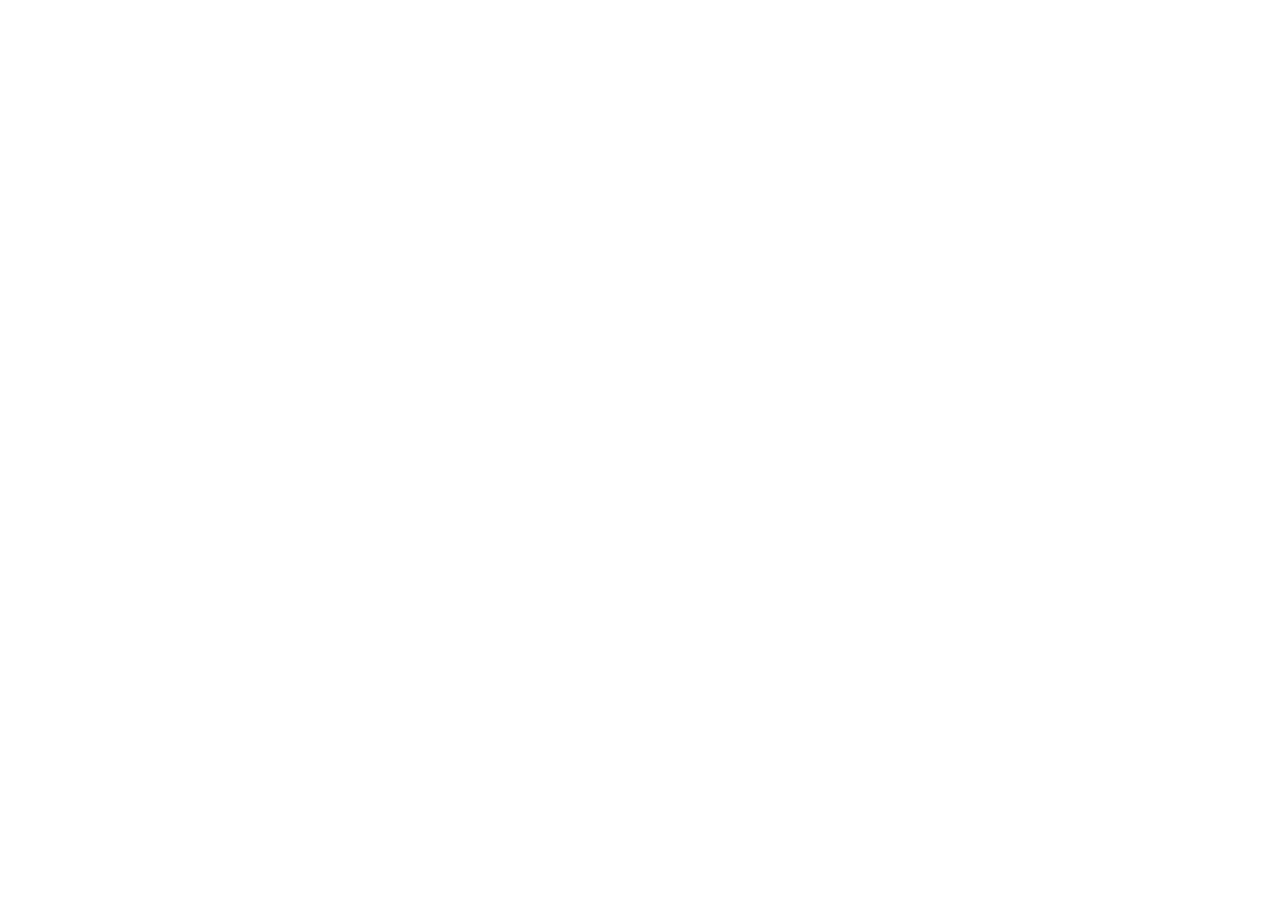
==== index.html @ fcd2b07a "Init création du dépôt, arborescence des fichiers et structure HTML de base" ====
<!DOCTYPE html>
<html lang="fr">
<head>
 <meta charset="UTF-8">
 <meta name="viewport" content="width=device-width, initial-scale=1.0">
 <title>AfriTalent — Accueil</title>
 <!-- Bootstrap 5 via CDN : feuille de style -->
 <link
href="https://cdn.jsdelivr.net/npm/bootstrap@5.3.0/dist/css/bootstrap.min.css"
rel="stylesheet">
 <!-- Votre feuille de style personnelle -->
 <link rel="stylesheet" href="css/style.css">
</head>
<body>
 <!-- Le contenu de la page sera ajoute ici -->
 <!-- Bootstrap 5 via CDN : script JavaScript -->
 <script
src="https://cdn.jsdelivr.net/npm/bootstrap@5.3.0/dist/js/bootstrap.bundle.min.js"
></script>
 <!-- Votre script JavaScript -->
 <script src="js/main.js"></script>
 </body>
</html>
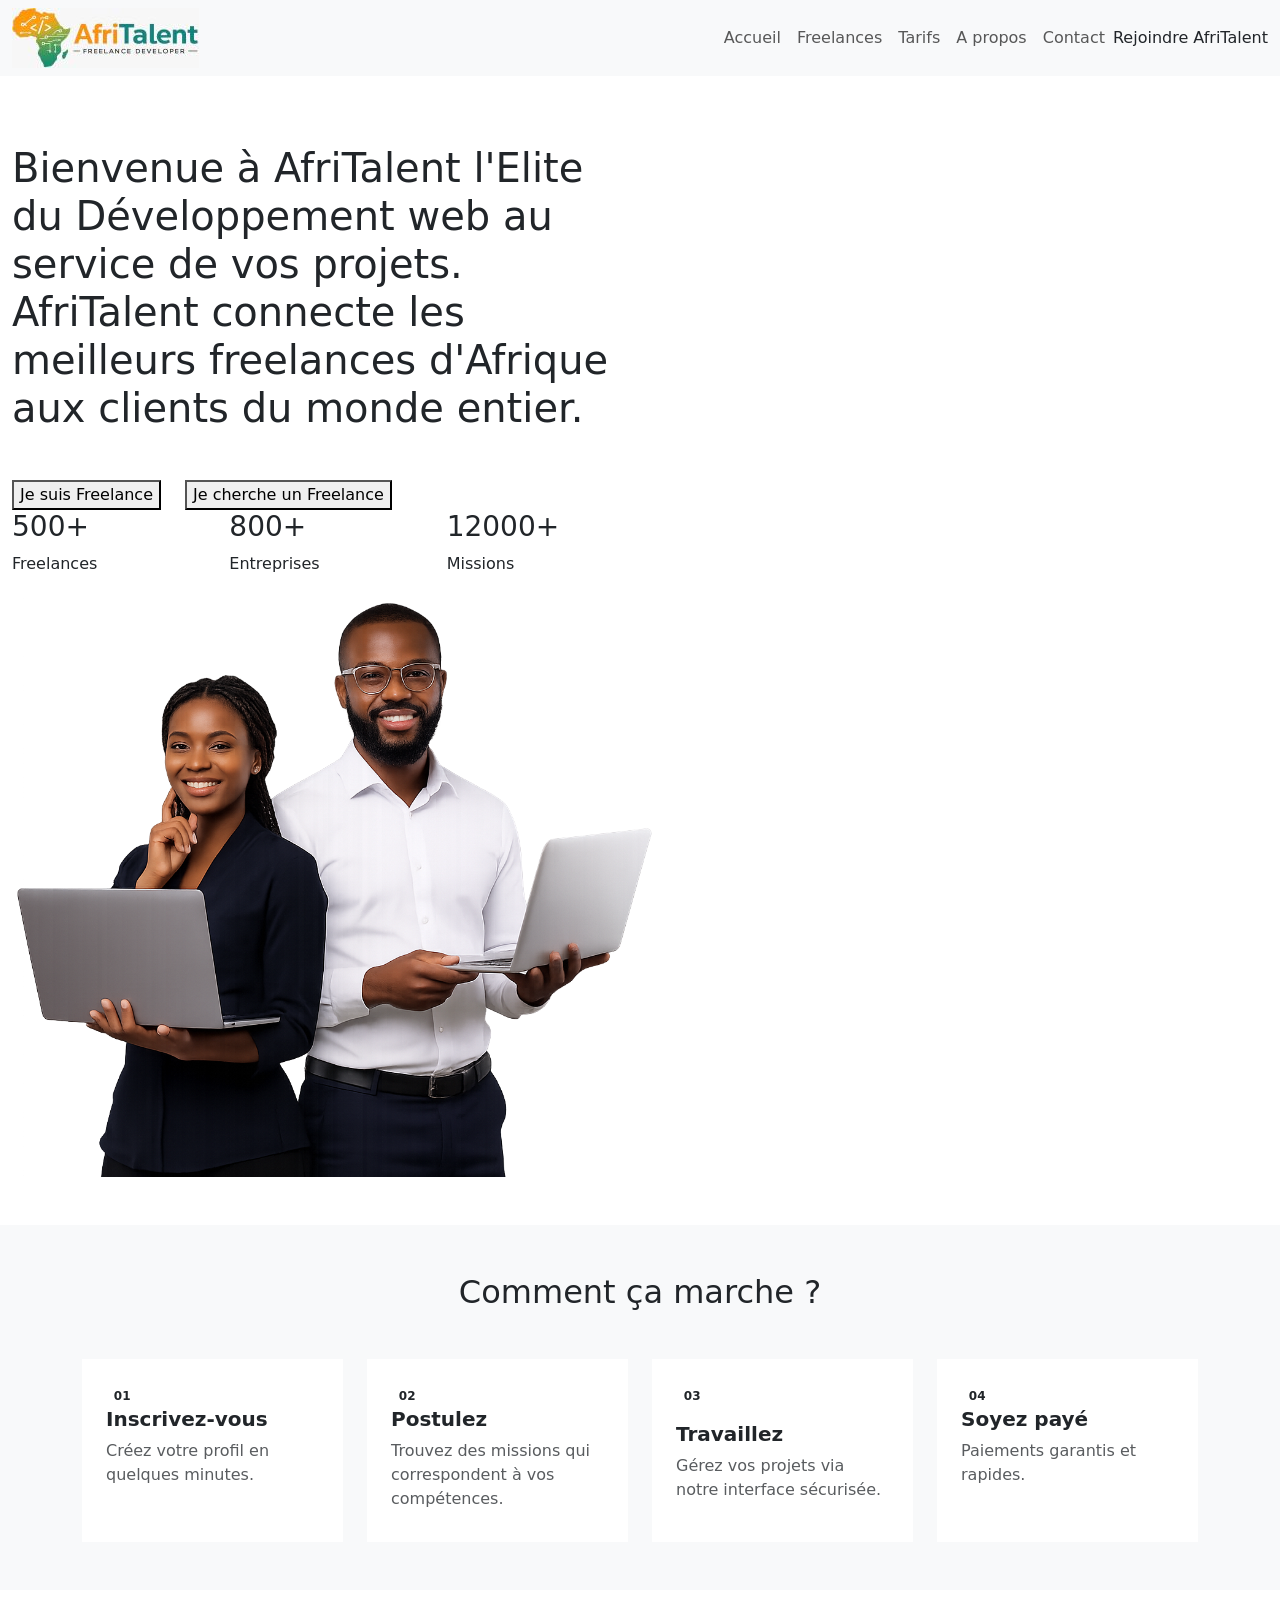
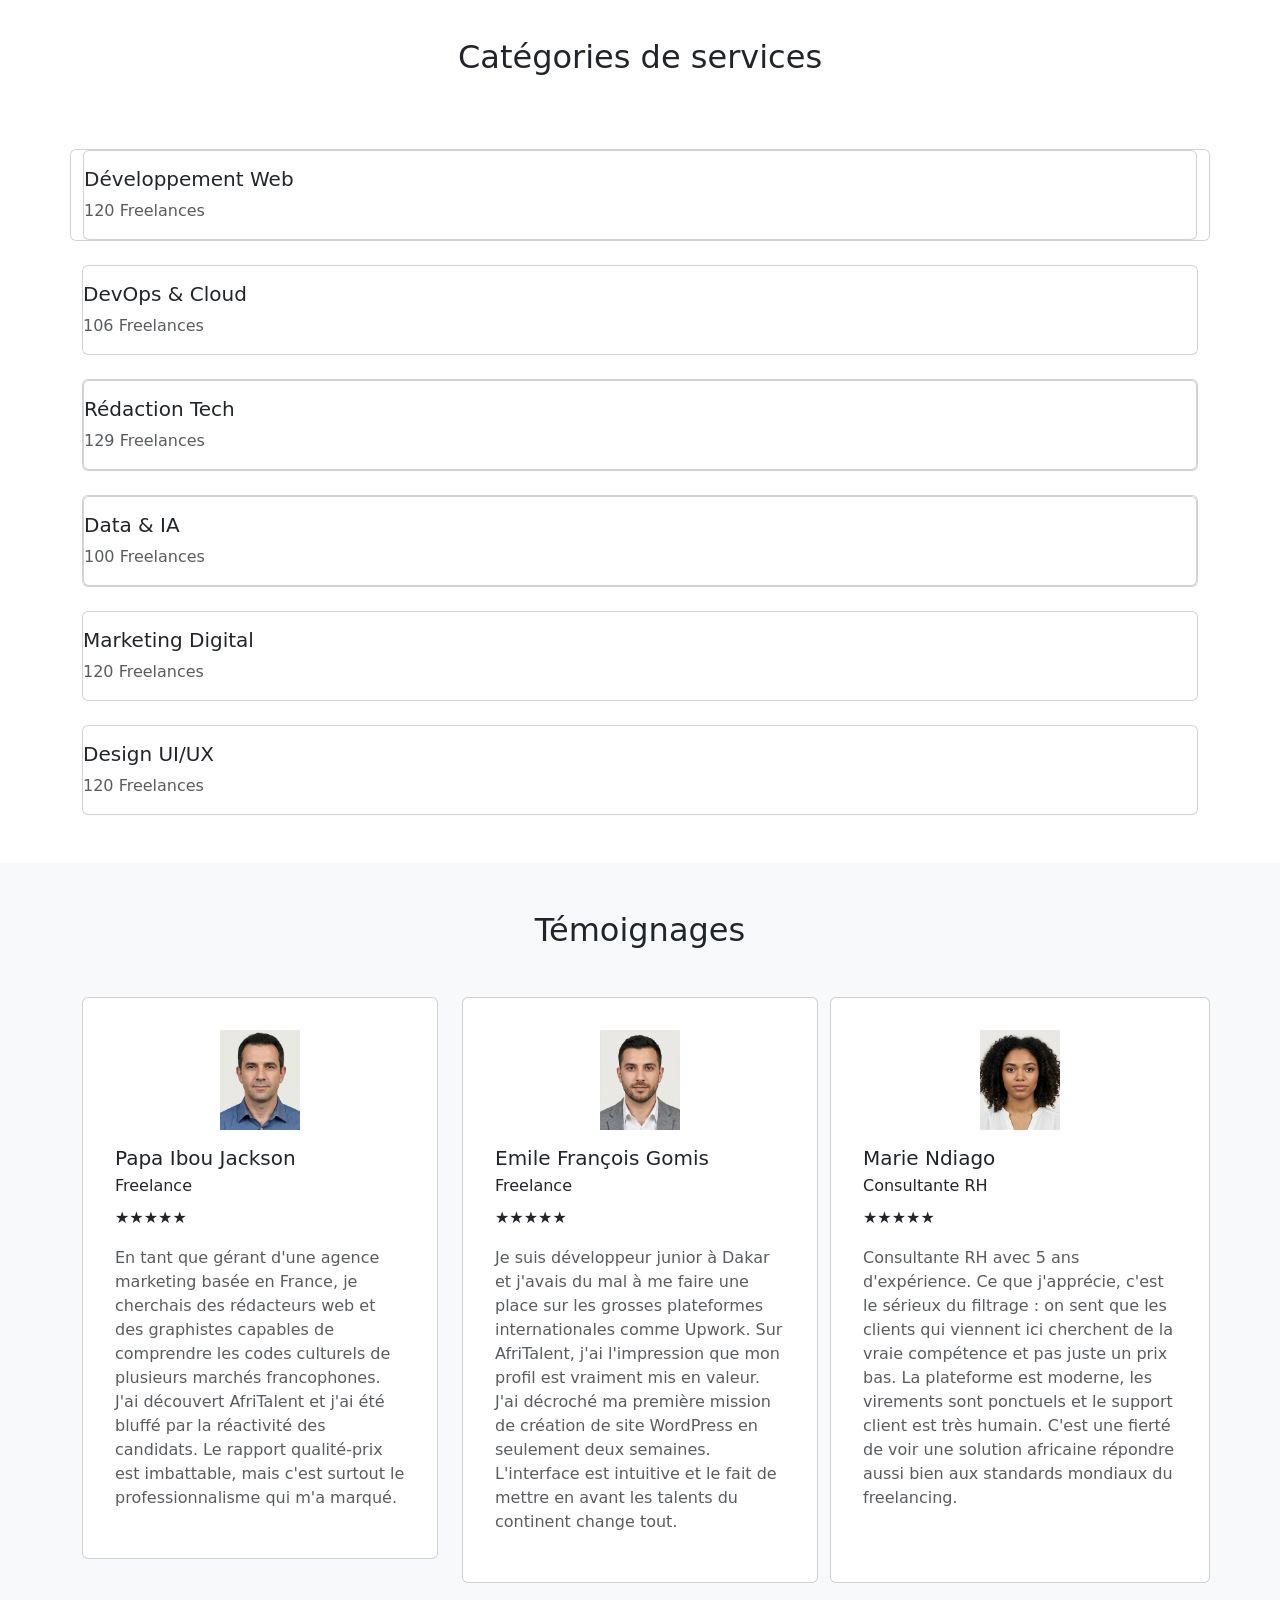
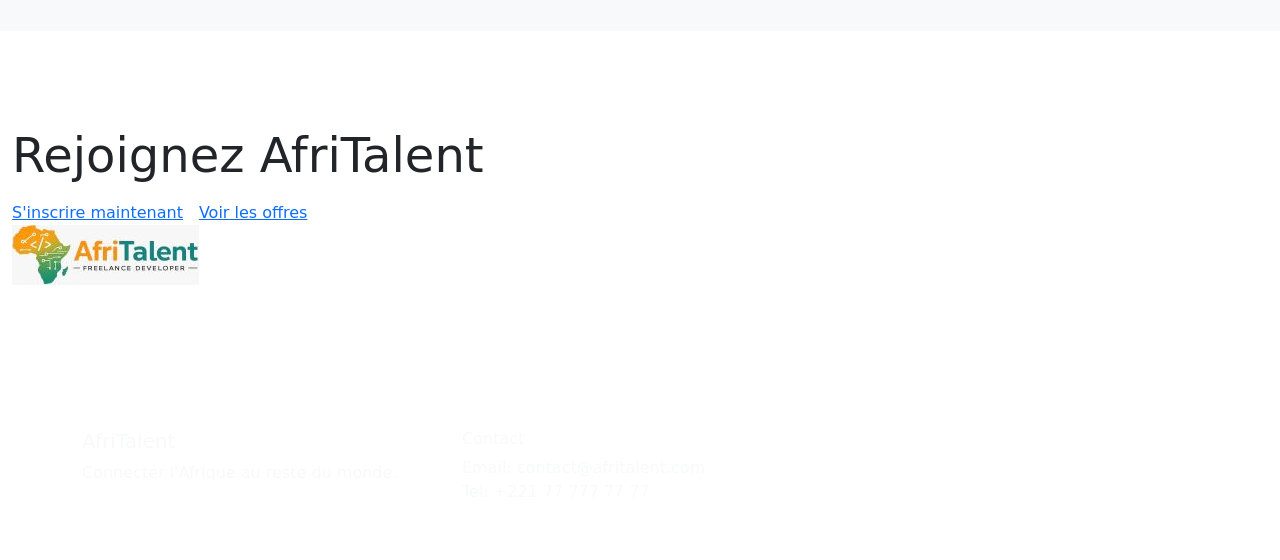
==== commit 5f37400f: "HTML : structure complète des 5 pages avec section et contenu texte" ====
--- a/index.html
+++ b/index.html
@@ -1,23 +1,276 @@
 <!DOCTYPE html>
-<html lang="fr">
+<html lang="en">
+
 <head>
- <meta charset="UTF-8">
- <meta name="viewport" content="width=device-width, initial-scale=1.0">
- <title>AfriTalent — Accueil</title>
- <!-- Bootstrap 5 via CDN : feuille de style -->
- <link
-href="https://cdn.jsdelivr.net/npm/bootstrap@5.3.0/dist/css/bootstrap.min.css"
-rel="stylesheet">
- <!-- Votre feuille de style personnelle -->
- <link rel="stylesheet" href="css/style.css">
+   <meta charset="UTF-8">
+   <meta name="viewport" content="width=device-width, initial-scale=1.0">
+   <title>Document</title>
+   <link href="https://cdn.jsdelivr.net/npm/bootstrap@5.3.0/dist/css/bootstrap.min.css" rel="stylesheet">
+   <link rel="stylesheet" href="Css/style.css">
 </head>
+
 <body>
- <!-- Le contenu de la page sera ajoute ici -->
- <!-- Bootstrap 5 via CDN : script JavaScript -->
- <script
-src="https://cdn.jsdelivr.net/npm/bootstrap@5.3.0/dist/js/bootstrap.bundle.min.js"
-></script>
- <!-- Votre script JavaScript -->
- <script src="js/main.js"></script>
- </body>
+   <header>
+      <nav class="navbar navbar-expand-lg bg-light fixed-top">
+         <div class="container-fluid">
+            <img src="Images/logoAFT.jpg" alt="">
+            <!-- La class collapse navbar-collapse permet de faciliter le regroupage des liens de navigation sur des ecrans plus petit en menu amburgur comme les telephones -->
+            <div class="collapse navbar-collapse">
+               <ul class="navbar-nav ms-auto">
+                  <li><a class="nav-link " href="index.html">Accueil</a></li>
+                  <li><a class="nav-link" href="freelances.html">Freelances</a></li>
+                  <li><a class="nav-link" href="tarifs.html">Tarifs</a></li>
+                  <li><a class="nav-link" href="about.html">A propos</a></li>
+                  <li><a class="nav-link" href="contact.html">Contact</a></li>
+                  
+               </ul>
+               <a href="" class="nav-link">Rejoindre AfriTalent</a>
+            </div>
+         </div>
+      </nav>
+   </header>
+
+   <main>
+      <section class="py-5 mt-5">
+         <div class="container-fluid">
+            <div>
+               <div class="col-md-6">
+                  <h1 class="display-7  mt-5">
+                     Bienvenue à AfriTalent l'Elite du Développement web au service de
+                     vos projets.
+                     AfriTalent connecte les meilleurs freelances d'Afrique aux
+                     clients du monde entier.
+                  </h1>
+
+                  <div class="d-flex gap-4 mt-5">
+                     <button>Je suis Freelance</button>
+                     <button>Je cherche un Freelance</button>
+                  </div>
+                  <!-- La classe text-md-start permet d'aligner les textes à gauche dans un ecran moyen -->
+                  <div class="row ">
+                     <div class="col">
+                        <h3>500+</h3>
+                        <p>Freelances</p>
+                     </div>
+                     <div class="col">
+                        <h3>800+</h3>
+                        <p>Entreprises</p>
+                     </div>
+                     <div class="col">
+                        <h3>12000+</h3>
+                        <p>Missions</p>
+                     </div>
+                  </div>
+               </div>
+               <div class="col-md-6 text-center">
+                  <img src="Images/photoAcceuil.png" width="650px" height="585px" alt="">
+               </div>
+            </div>
+         </div>
+      </section>
+
+      <section class="py-5 bg-light">
+         <div class="container">
+            <h2 class="text-center mb-5">Comment ça marche ?</h2>
+
+            <div class="row ">
+               <div class="col">
+                  <div class="h-100 p-4 bg-white ">
+                     <span class="badge text-dark">01</span>
+                     <h3 class="h5 fw-bold">Inscrivez-vous</h3>
+                     <p class="text-muted mb-0">Créez votre profil en quelques minutes.</p>
+                  </div>
+               </div>
+
+
+               <div class="col">
+                  <div class="h-100 p-4 bg-white ">
+                     <span class="badge text-dark "> 02</span>
+                     <h3 class="h5 fw-bold">Postulez</h3>
+                     <p class="text-muted mb-0">Trouvez des missions qui correspondent à vos compétences.</p>
+                  </div>
+               </div>
+
+
+               <div class="col">
+                  <div class="h-100 p-4 bg-white ">
+                     <span class="badge text-dark mb-3 ">03</span>
+                     <h3 class="h5 fw-bold">Travaillez</h3>
+                     <p class="text-muted ">Gérez vos projets via notre interface sécurisée.</p>
+                  </div>
+               </div>
+
+
+               <div class="col">
+                  <div class="h-100 p-4 bg-white ">
+                     <span class="badge  text-dark">04</span>
+                     <h3 class="h5 fw-bold">Soyez payé</h3>
+                     <p class="text-muted mb-0">Paiements garantis et rapides.</p>
+                  </div>
+               </div>
+            </div>
+         </div>
+      </section>
+
+      <section class="py-5 ">
+         <div class="container">
+            <h2 class=" text-center mb-5">Catégories de services</h2>
+            <div class="row ">
+               <div class="card mt-4 ">
+                  <div class="card">
+                     <h5 class=" mt-3">Développement Web</h5>
+                     <p class="text-muted ">120 Freelances</p>
+                  </div>
+               </div>
+            </div>
+
+            <div class="col">
+               <div class=" mt-4">
+                  <div class="card">
+                     <h5 class="mt-3">DevOps & Cloud</h5>
+                     <p class="text-muted ">106 Freelances</p>
+                  </div>
+               </div>
+            </div>
+            <div class="col">
+               <div class="card mt-4 ">
+                  <div class="card">
+                     <h5 class=" mt-3">Rédaction Tech</h5>
+                     <p class="text-muted ">129 Freelances</p>
+                  </div>
+               </div>
+            </div>
+            <div class="col">
+               <div class="card mt-4 ">
+
+                  <div class="card">
+
+                     <h5 class=" mt-3"> Data & IA</h5>
+                     <p class="text-muted ">100 Freelances</p>
+                  </div>
+               </div>
+            </div>
+            <div class="col">
+               <div class=" mt-4 ">
+
+                  <div class="card">
+                     <h5 class="mt-3">Marketing Digital</h5>
+                     <p class="text-muted ">120 Freelances</p>
+                  </div>
+               </div>
+            </div>
+            <div class="col">
+               <div class=" mt-4">
+
+                  <div class="card">
+                     <h5 class="card-title mt-3"> Design UI/UX</h5>
+                     <p class="text-muted ">120 Freelances</p>
+                  </div>
+               </div>
+            </div>
+      </section>
+
+      <section class="py-5 bg-light">
+         <div class="container">
+            <h2 class="text-center mb-5 ">Témoignages</h2>
+            <div class="row row-cols-md-3 g-4">
+               <div>
+                  <div class="card p-3">
+                     <div class="d-flex justify-content-center mt-3">
+                        <img src="Images/Avis1.jpeg" alt="" style="width: 80px; height: 100px;">
+                     </div>
+                     <div class="card-body">
+                        <h5 class="mb-1">Papa Ibou Jackson</h5>
+                        <p class=" mb-2">Freelance</p>
+                        <div class="mb-3">
+                           <span>★</span><span>★</span><span>★</span><span>★</span><span>★</span>
+                        </div>
+                        <p class="text-muted">En tant que gérant d'une agence marketing basée en France, je cherchais
+                           des rédacteurs web et des graphistes capables de comprendre les codes culturels de plusieurs
+                           marchés francophones. J'ai découvert AfriTalent et j'ai été bluffé par la réactivité des
+                           candidats. Le rapport qualité-prix est imbattable, mais c'est surtout le professionnalisme
+                           qui m'a marqué.</p>
+                     </div>
+                  </div>
+               </div>
+               <div>
+                  <div class="card p-3">
+                     <div class="d-flex justify-content-center mt-3">
+                        <img src="Images/Avis2.jpeg" alt="" style="width: 80px; height: 100px;">
+                     </div>
+                     <div class="card-body">
+                        <h5 class=" mb-1">Emile François Gomis</h5>
+                        <p class=" mb-2">Freelance</p>
+                        <div class=" mb-3">
+                           <span>★</span><span>★</span><span>★</span><span>★</span><span>★</span>
+                        </div>
+                        <p class=" text-muted ">Je suis développeur junior à Dakar et j'avais du mal à me faire une
+                           place sur les grosses plateformes internationales comme Upwork. Sur AfriTalent, j'ai
+                           l'impression que mon profil est vraiment mis en valeur. J'ai décroché ma première mission de
+                           création de site WordPress en seulement deux semaines. L'interface est intuitive et le fait
+                           de mettre en avant les talents du continent change tout.</p>
+                     </div>
+                  </div>
+               </div>
+
+               <div class="card p-3">
+                  <div class="d-flex justify-content-center mt-3">
+                     <img src="Images/Avis3.jpeg" alt="" style="width: 80px; height: 100px;">
+                  </div>
+                  <div class="card-body">
+                     <h5 class=" mb-1">Marie Ndiago</h5>
+                     <p class=" mb-2">Consultante RH</p>
+                     <div class="mb-3">
+                        <span>★</span><span>★</span><span>★</span><span>★</span><span>★</span>
+                     </div>
+                     <p class=" text-muted">Consultante RH avec 5 ans d'expérience. Ce que j'apprécie, c'est le
+                        sérieux du filtrage : on sent que les clients qui viennent ici cherchent de la vraie
+                        compétence et pas juste un prix bas. La plateforme est moderne, les virements sont ponctuels
+                        et le support client est très humain. C'est une fierté de voir une solution africaine
+                        répondre aussi bien aux standards mondiaux du freelancing.</p>
+                  </div>
+               </div>
+            </div>
+         </div>
+      </section>
+   </main>
+
+   <section class="py-5">
+      <div class="container-fluid bg-white text-dark py-5">
+         <div class="row align-items-center">
+            <div class="col-lg-6">
+               <h2 class="display-5 mb-3">
+                  Rejoignez AfriTalent
+               </h2>
+
+               <div class="d-flex gap-3">
+                  <a href="#">S'inscrire maintenant</a>
+                  <a href="tarifs.html" >Voir les offres </a>
+               </div>
+            </div>
+            <div>
+               <img src="Images/logoAFT.jpg" alt="">
+            </div>
+         </div>
+      </div>
+   </section>
+
+   <footer class="text-light pt-5 pb-3">
+      <div class="container">
+         <div class="row">
+            <div class="col-md-4 mb-4">
+               <h5>AfriTalent</h5>
+               <p>Connecter l'Afrique au reste du monde.</p>
+            </div>
+            <div class="col-md-4 mb-4">
+               <h6>Contact</h6>
+               <p>Email: contact@afritalent.com<br>Tel: +221 77 777 77 77</p>
+            </div>
+         </div>
+      </div>
+   </footer>
+   <script src="https://cdn.jsdelivr.net/npm/bootstrap@5.3.0/dist/js/bootstrap.bundle.min.js"></script>
+   <script src="Js/main.js"></script>
+</body>
+
 </html>
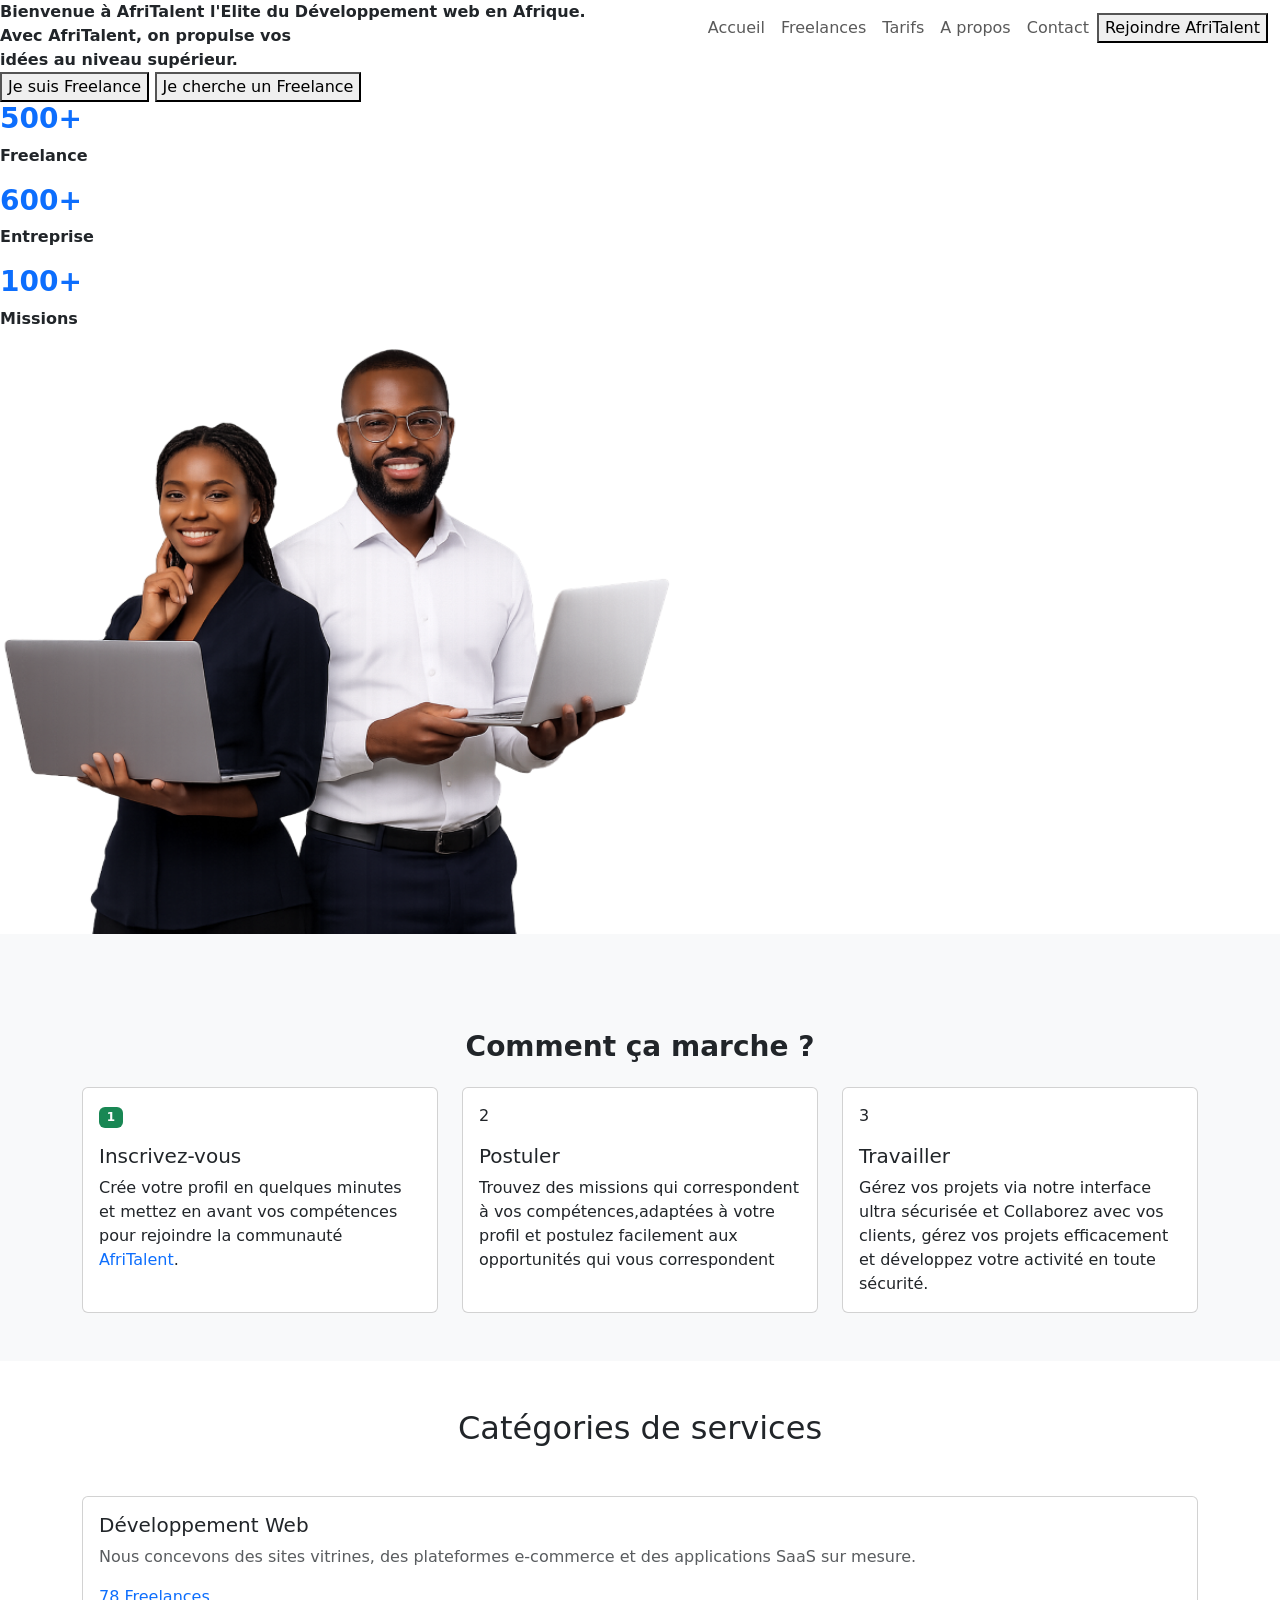
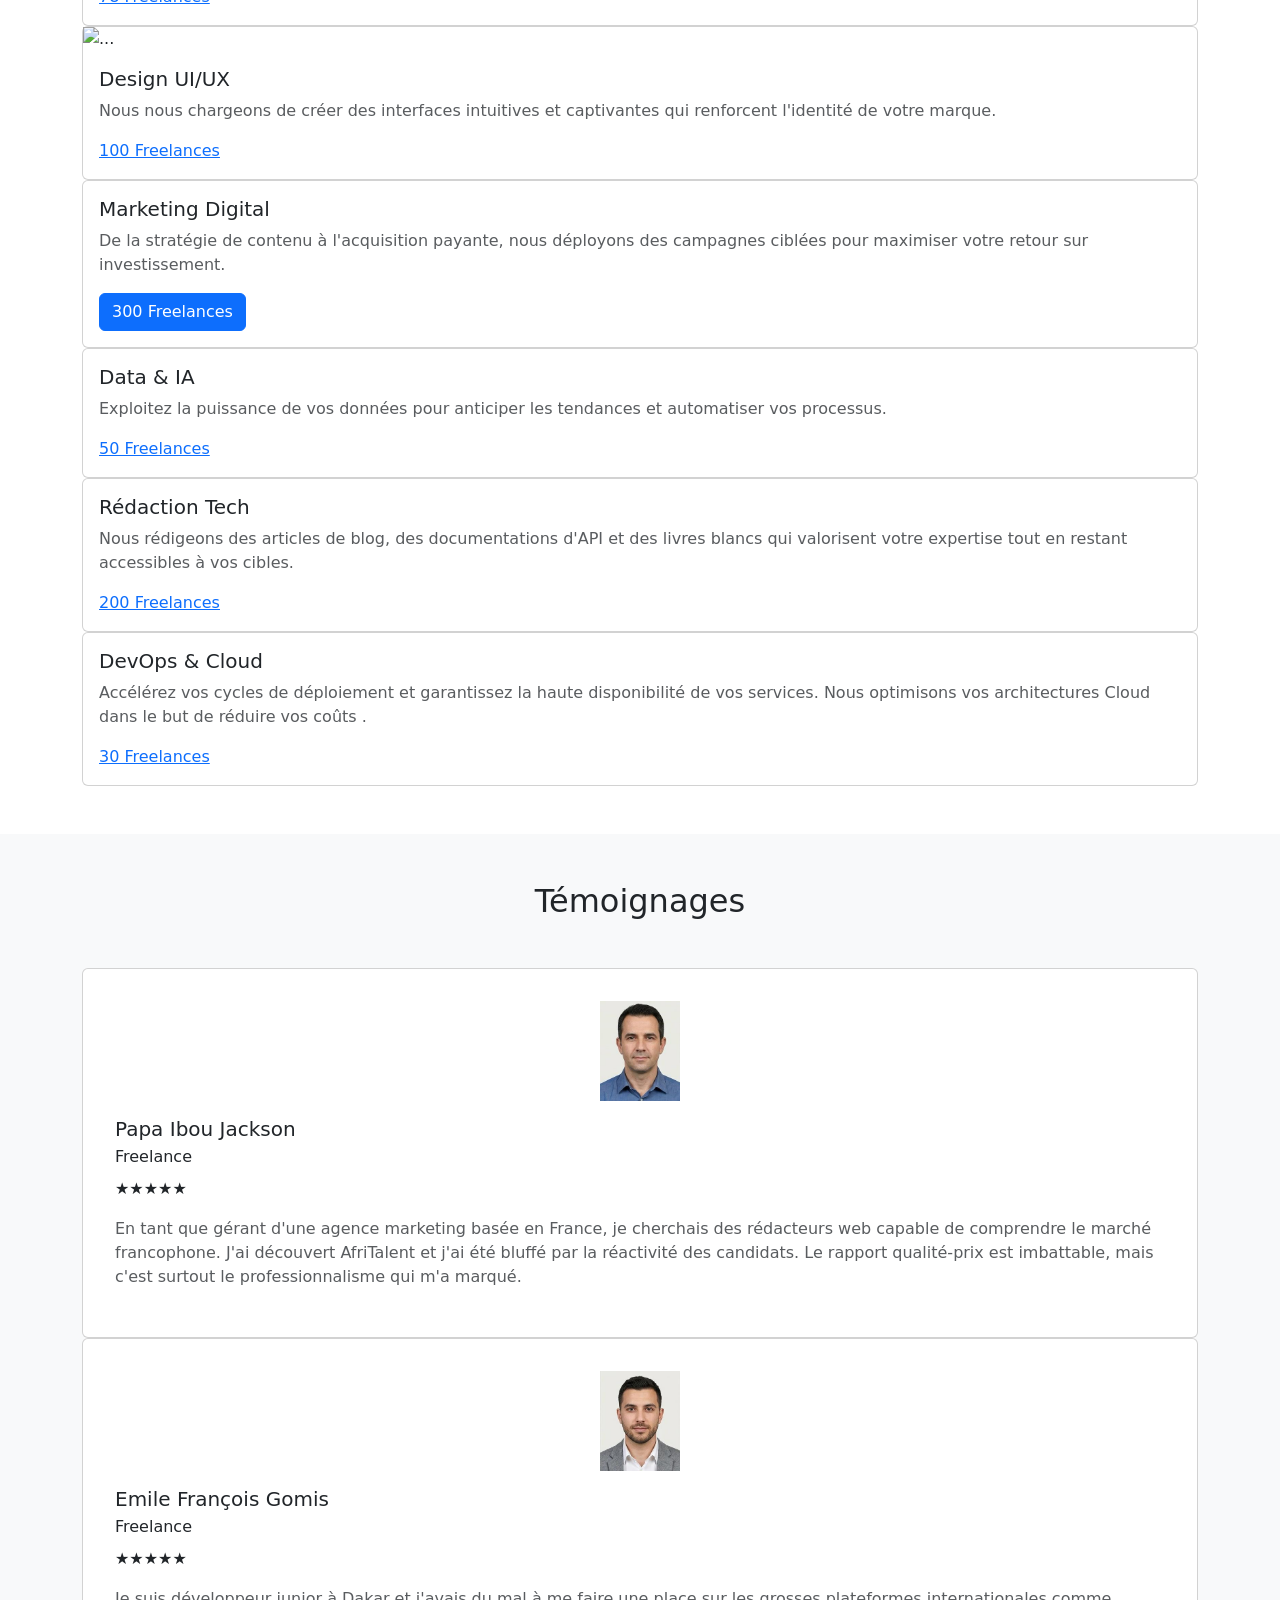
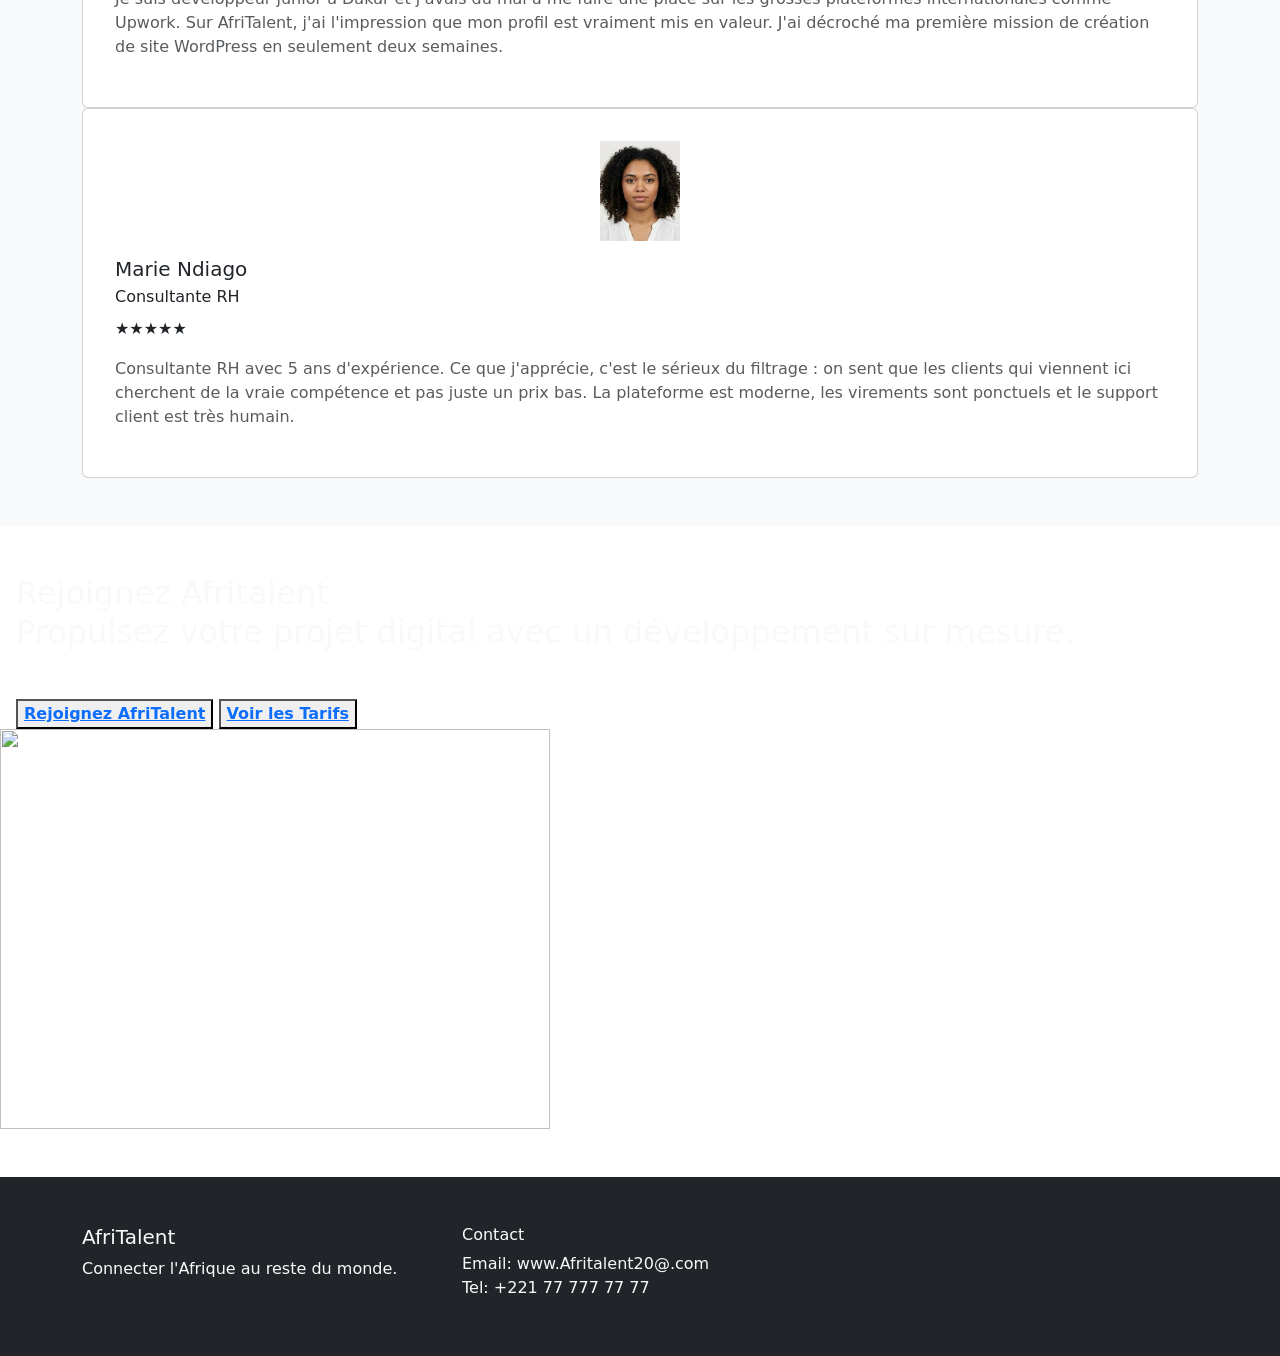
==== commit 3f349fe5: "HTML : structure complète des 5 pages avec sections et contenu texte" ====
--- a/index.html
+++ b/index.html
@@ -5,257 +5,270 @@
    <meta charset="UTF-8">
    <meta name="viewport" content="width=device-width, initial-scale=1.0">
    <title>Document</title>
+
    <link href="https://cdn.jsdelivr.net/npm/bootstrap@5.3.0/dist/css/bootstrap.min.css" rel="stylesheet">
    <link rel="stylesheet" href="Css/style.css">
 </head>
 
 <body>
-   <header>
-      <nav class="navbar navbar-expand-lg bg-light fixed-top">
-         <div class="container-fluid">
-            <img src="Images/logoAFT.jpg" alt="">
-            <!-- La class collapse navbar-collapse permet de faciliter le regroupage des liens de navigation sur des ecrans plus petit en menu amburgur comme les telephones -->
-            <div class="collapse navbar-collapse">
-               <ul class="navbar-nav ms-auto">
-                  <li><a class="nav-link " href="index.html">Accueil</a></li>
-                  <li><a class="nav-link" href="freelances.html">Freelances</a></li>
-                  <li><a class="nav-link" href="tarifs.html">Tarifs</a></li>
-                  <li><a class="nav-link" href="about.html">A propos</a></li>
-                  <li><a class="nav-link" href="contact.html">Contact</a></li>
-                  
-               </ul>
-               <a href="" class="nav-link">Rejoindre AfriTalent</a>
-            </div>
-         </div>
-      </nav>
-   </header>
-
-   <main>
-      <section class="py-5 mt-5">
-         <div class="container-fluid">
-            <div>
-               <div class="col-md-6">
-                  <h1 class="display-7  mt-5">
-                     Bienvenue à AfriTalent l'Elite du Développement web au service de
-                     vos projets.
-                     AfriTalent connecte les meilleurs freelances d'Afrique aux
-                     clients du monde entier.
-                  </h1>
-
-                  <div class="d-flex gap-4 mt-5">
+   <div class="zzz">
+      <header>
+         <nav class="navbar navbar-expand-lg  fixed-top">
+            <div class="container-fluid">
+
+               <!-- La class collapse navbar-collapse permet de faciliter le regroupage des liens de navigation sur des ecrans plus petit en menu amburgur comme les telephones -->
+               <div class="collapse navbar-collapse">
+                  <ul class="navbar-nav ms-auto">
+                     <li><a class="nav-link " href="index.html">Accueil</a></li>
+                     <li><a class="nav-link" href="freelances.html">Freelances</a></li>
+                     <li><a class="nav-link" href="tarifs.html">Tarifs</a></li>
+                     <li><a class="nav-link" href="about.html">A propos</a></li>
+                     <li><a class="nav-link" href="contact.html">Contact</a></li>
+
+                  </ul>
+                  <button>Rejoindre AfriTalent</a></button>
+               </div>
+            </div>
+         </nav>
+      </header>
+
+      <main>
+         <section class="acceuil">
+            <div class="backAcceuil">
+               <div class="display-8  fw-bold text-dark">
+                  Bienvenue à AfriTalent l'Elite du Développement web en
+                  Afrique. <br>
+                  Avec <span class="afritalent"> AfriTalent</span>, on propulse vos <br> idées au niveau supérieur.
+                  <div>
                      <button>Je suis Freelance</button>
                      <button>Je cherche un Freelance</button>
                   </div>
-                  <!-- La classe text-md-start permet d'aligner les textes à gauche dans un ecran moyen -->
-                  <div class="row ">
-                     <div class="col">
-                        <h3>500+</h3>
-                        <p>Freelances</p>
+                  <div class="stat">
+                     <div>
+                        <h3 class="text-primary fw-bold">500+</h3>
+                        <p class="ppp fw-bold">Freelance</p>
                      </div>
-                     <div class="col">
-                        <h3>800+</h3>
-                        <p>Entreprises</p>
+                     <div>
+                        <h3 class="text-primary fw-bold">600+</h3>
+                        <p class="ppp fw-bold">Entreprise</p>
                      </div>
-                     <div class="col">
-                        <h3>12000+</h3>
-                        <p>Missions</p>
+                     <div>
+                        <h3 class="text-primary fw-bold">100+</h3>
+                        <p class="ppp fw-bold">Missions</p>
                      </div>
                   </div>
                </div>
-               <div class="col-md-6 text-center">
-                  <img src="Images/photoAcceuil.png" width="650px" height="585px" alt="">
-               </div>
-            </div>
-         </div>
-      </section>
-
-      <section class="py-5 bg-light">
-         <div class="container">
-            <h2 class="text-center mb-5">Comment ça marche ?</h2>
-
-            <div class="row ">
-               <div class="col">
-                  <div class="h-100 p-4 bg-white ">
-                     <span class="badge text-dark">01</span>
-                     <h3 class="h5 fw-bold">Inscrivez-vous</h3>
-                     <p class="text-muted mb-0">Créez votre profil en quelques minutes.</p>
-                  </div>
-               </div>
-
-
-               <div class="col">
-                  <div class="h-100 p-4 bg-white ">
-                     <span class="badge text-dark "> 02</span>
-                     <h3 class="h5 fw-bold">Postulez</h3>
-                     <p class="text-muted mb-0">Trouvez des missions qui correspondent à vos compétences.</p>
-                  </div>
-               </div>
-
-
-               <div class="col">
-                  <div class="h-100 p-4 bg-white ">
-                     <span class="badge text-dark mb-3 ">03</span>
-                     <h3 class="h5 fw-bold">Travaillez</h3>
-                     <p class="text-muted ">Gérez vos projets via notre interface sécurisée.</p>
-                  </div>
-               </div>
-
-
-               <div class="col">
-                  <div class="h-100 p-4 bg-white ">
-                     <span class="badge  text-dark">04</span>
-                     <h3 class="h5 fw-bold">Soyez payé</h3>
-                     <p class="text-muted mb-0">Paiements garantis et rapides.</p>
-                  </div>
-               </div>
-            </div>
-         </div>
-      </section>
-
-      <section class="py-5 ">
-         <div class="container">
-            <h2 class=" text-center mb-5">Catégories de services</h2>
-            <div class="row ">
-               <div class="card mt-4 ">
-                  <div class="card">
-                     <h5 class=" mt-3">Développement Web</h5>
-                     <p class="text-muted ">120 Freelances</p>
-                  </div>
-               </div>
-            </div>
-
-            <div class="col">
-               <div class=" mt-4">
-                  <div class="card">
-                     <h5 class="mt-3">DevOps & Cloud</h5>
-                     <p class="text-muted ">106 Freelances</p>
-                  </div>
-               </div>
-            </div>
-            <div class="col">
-               <div class="card mt-4 ">
-                  <div class="card">
-                     <h5 class=" mt-3">Rédaction Tech</h5>
-                     <p class="text-muted ">129 Freelances</p>
-                  </div>
-               </div>
-            </div>
-            <div class="col">
-               <div class="card mt-4 ">
-
-                  <div class="card">
-
-                     <h5 class=" mt-3"> Data & IA</h5>
-                     <p class="text-muted ">100 Freelances</p>
-                  </div>
-               </div>
-            </div>
-            <div class="col">
-               <div class=" mt-4 ">
-
-                  <div class="card">
-                     <h5 class="mt-3">Marketing Digital</h5>
-                     <p class="text-muted ">120 Freelances</p>
-                  </div>
-               </div>
-            </div>
-            <div class="col">
-               <div class=" mt-4">
-
-                  <div class="card">
-                     <h5 class="card-title mt-3"> Design UI/UX</h5>
-                     <p class="text-muted ">120 Freelances</p>
-                  </div>
-               </div>
-            </div>
-      </section>
-
-      <section class="py-5 bg-light">
-         <div class="container">
-            <h2 class="text-center mb-5 ">Témoignages</h2>
-            <div class="row row-cols-md-3 g-4">
+
                <div>
-                  <div class="card p-3">
-                     <div class="d-flex justify-content-center mt-3">
-                        <img src="Images/Avis1.jpeg" alt="" style="width: 80px; height: 100px;">
-                     </div>
-                     <div class="card-body">
-                        <h5 class="mb-1">Papa Ibou Jackson</h5>
-                        <p class=" mb-2">Freelance</p>
-                        <div class="mb-3">
-                           <span>★</span><span>★</span><span>★</span><span>★</span><span>★</span>
-                        </div>
-                        <p class="text-muted">En tant que gérant d'une agence marketing basée en France, je cherchais
-                           des rédacteurs web et des graphistes capables de comprendre les codes culturels de plusieurs
-                           marchés francophones. J'ai découvert AfriTalent et j'ai été bluffé par la réactivité des
-                           candidats. Le rapport qualité-prix est imbattable, mais c'est surtout le professionnalisme
-                           qui m'a marqué.</p>
-                     </div>
-                  </div>
-               </div>
-               <div>
-                  <div class="card p-3">
-                     <div class="d-flex justify-content-center mt-3">
-                        <img src="Images/Avis2.jpeg" alt="" style="width: 80px; height: 100px;">
-                     </div>
-                     <div class="card-body">
-                        <h5 class=" mb-1">Emile François Gomis</h5>
-                        <p class=" mb-2">Freelance</p>
-                        <div class=" mb-3">
-                           <span>★</span><span>★</span><span>★</span><span>★</span><span>★</span>
-                        </div>
-                        <p class=" text-muted ">Je suis développeur junior à Dakar et j'avais du mal à me faire une
-                           place sur les grosses plateformes internationales comme Upwork. Sur AfriTalent, j'ai
-                           l'impression que mon profil est vraiment mis en valeur. J'ai décroché ma première mission de
-                           création de site WordPress en seulement deux semaines. L'interface est intuitive et le fait
-                           de mettre en avant les talents du continent change tout.</p>
-                     </div>
-                  </div>
-               </div>
-
-               <div class="card p-3">
-                  <div class="d-flex justify-content-center mt-3">
-                     <img src="Images/Avis3.jpeg" alt="" style="width: 80px; height: 100px;">
-                  </div>
-                  <div class="card-body">
-                     <h5 class=" mb-1">Marie Ndiago</h5>
-                     <p class=" mb-2">Consultante RH</p>
-                     <div class="mb-3">
-                        <span>★</span><span>★</span><span>★</span><span>★</span><span>★</span>
-                     </div>
-                     <p class=" text-muted">Consultante RH avec 5 ans d'expérience. Ce que j'apprécie, c'est le
-                        sérieux du filtrage : on sent que les clients qui viennent ici cherchent de la vraie
-                        compétence et pas juste un prix bas. La plateforme est moderne, les virements sont ponctuels
-                        et le support client est très humain. C'est une fierté de voir une solution africaine
-                        répondre aussi bien aux standards mondiaux du freelancing.</p>
-                  </div>
-               </div>
-            </div>
-         </div>
-      </section>
+                  <img src="Images/photoAcceuil.png" alt="" width="680px" height="587px">
+               </div>
+            </div>
+         </section>
+
+      </main>
+   </div>
+
+   <section class="py-5  bg-light" id="section2">
+      <div class="container">
+         <h3 class="text-center fw-bold mb-2 pb-3 mt-5">Comment ça marche ?</h3>
+         <div class="row row-cols-1 row-cols-md-3 g-4" id="comment">
+            <div class="col">
+               <div class="card h-100">
+                  <img src="Images/postuler.jpg" alt="">
+                  <div class="card-body">
+                     <p class="badge bg-success">1</p>
+                     <h5 class="card-title">Inscrivez-vous</h5>
+                     <p class="card-text">Crée votre profil en quelques minutes et mettez en avant vos compétences pour
+                        rejoindre la communauté <span class="text-primary">AfriTalent</span>.</p>
+                  </div>
+               </div>
+            </div>
+            <div class="col">
+               <div class="card h-100">
+                  <img src="Images/pos2.jpg" alt="">
+                  <div class="card-body">
+                     <p>2</p>
+                     <h5 class="card-title">Postuler</h5>
+                     <p class="card-text">Trouvez des missions qui correspondent à vos compétences,adaptées à votre
+                        profil et postulez facilement aux opportunités qui vous correspondent</p>
+                  </div>
+               </div>
+            </div>
+            <div class="col">
+               <div class="card h-100">
+                  <img src="Images/pos3.jpg" alt="">
+                  <div class="card-body">
+                     <p>3</p>
+                     <h5 class="card-title">Travailler</h5>
+                     <p class="card-text">Gérez vos projets via notre interface ultra sécurisée et Collaborez avec vos
+                        clients, gérez vos projets efficacement et développez votre activité en toute sécurité.</p>
+                  </div>
+               </div>
+            </div>
+         </div>
+      </div>
+   </section>
+
+   <section class="py-5 ">
+      <div class="container">
+         <h2 class="text-center mb-5">Catégories de services</h2>
+         <div>
+            <div class="col">
+               <div class="card h-100">
+                  <img src="Images/imageAcceuil.jpg" alt="">
+                  <div class="card-body">
+                     <h5 class="card-title ">Développement Web</h5>
+                     <p class="card-text text-muted">Nous concevons des sites vitrines, des plateformes e-commerce et
+                        des applications SaaS sur mesure.</p>
+                     <a href="">78 Freelances</a>
+                  </div>
+               </div>
+            </div>
+
+            <div class="col">
+               <div class="card h-100">
+                  <img src="Images/Capture d'écran 2026-04-11 135808.png" alt="...">
+                  <div class="card-body">
+                     <h5 class="card-title ">Design UI/UX</h5>
+                     <p class="card-text text-muted">Nous nous chargeons de créer des interfaces intuitives et
+                        captivantes qui renforcent l'identité de
+                        votre marque.</p>
+                     <a href="#">100 Freelances</a>
+                  </div>
+               </div>
+            </div>
+
+            <div class="col">
+               <div class="card h-100">
+                  <img src="Images/digitale.png" alt="">
+                  <div class="card-body">
+                     <h5 class="card-title"> Marketing Digital</h5>
+                     <p class="card-text text-muted">De la stratégie de contenu à l'acquisition payante, nous déployons
+                        des campagnes ciblées pour maximiser votre retour sur investissement.</p>
+                     <a href="#" class="btn btn-primary">300 Freelances</a>
+                  </div>
+               </div>
+            </div>
+            <div class="col">
+               <div class="card h-100">
+                  <img src="Images/data_ia.jpg" alt="">
+                  <div class="card-body">
+                     <h5 class="card-title ">Data & IA</h5>
+                     <p class="card-text text-muted">Exploitez la puissance de vos données pour anticiper les tendances
+                        et automatiser vos processus.</p>
+                     <a href="#">50 Freelances</a>
+                  </div>
+               </div>
+            </div>
+            <div class="col">
+               <div class="card h-100">
+                  <img src="Images/redact.png" alt="">
+                  <div class="card-body">
+                     <h5 class="card-title">Rédaction Tech</h5>
+                     <p class="card-text text-muted"> Nous
+                        rédigeons des articles de blog, des documentations d'API et des livres blancs qui valorisent
+                        votre expertise tout en restant accessibles à vos cibles.</p>
+                     <a href="#">200 Freelances</a>
+                  </div>
+               </div>
+            </div>
+            <div class="col">
+               <div class="card h-100">
+                  <img src="Images/devops.png" alt="">
+                  <div class="card-body">
+                     <h5 class="card-title ">DevOps & Cloud</h5>
+                     <p class="card-text text-muted">Accélérez vos cycles de déploiement et garantissez la haute
+                        disponibilité de vos services. Nous optimisons vos architectures Cloud dans le but de réduire
+                        vos coûts .</p>
+                     <a href="#">30 Freelances</a>
+                  </div>
+               </div>
+            </div>
+
+         </div>
+      </div>
+   </section>
+
+   <section class="py-5 bg-light">
+      <div class="container">
+         <h2 class="text-center mb-5 ">Témoignages</h2>
+
+         <div>
+            <div class="card p-3">
+               <div class="d-flex justify-content-center mt-3">
+                  <img src="Images/Avis1.jpeg" alt="" style="width: 80px; height: 100px;">
+               </div>
+               <div class="card-body">
+                  <h5 class="mb-1">Papa Ibou Jackson</h5>
+                  <p class=" mb-2">Freelance</p>
+                  <div class="mb-3">
+                     <span>★</span><span>★</span><span>★</span><span>★</span><span>★</span>
+                  </div>
+                  <p class="text-muted">En tant que gérant d'une agence marketing basée en France, je cherchais
+                     des rédacteurs web capable de comprendre le marché francophone. J'ai découvert AfriTalent et
+                     j'ai été bluffé par la réactivité des
+                     candidats. Le rapport qualité-prix est imbattable, mais c'est surtout le professionnalisme
+                     qui m'a marqué.</p>
+               </div>
+            </div>
+         </div>
+         <div>
+            <div class="card p-3">
+               <div class="d-flex justify-content-center mt-3">
+                  <img src="Images/Avis2.jpeg" alt="" style="width: 80px; height: 100px;">
+               </div>
+               <div class="card-body">
+                  <h5 class=" mb-1">Emile François Gomis</h5>
+                  <p class=" mb-2">Freelance</p>
+                  <div class=" mb-3">
+                     <span>★</span><span>★</span><span>★</span><span>★</span><span>★</span>
+                  </div>
+                  <p class=" text-muted ">Je suis développeur junior à Dakar et j'avais du mal à me faire une
+                     place sur les grosses plateformes internationales comme Upwork. Sur AfriTalent, j'ai
+                     l'impression que mon profil est vraiment mis en valeur. J'ai décroché ma première mission de
+                     création de site WordPress en seulement deux semaines. </p>
+               </div>
+            </div>
+         </div>
+
+         <div class="card p-3">
+            <div class="d-flex justify-content-center mt-3">
+               <img src="Images/Avis3.jpeg" alt="" style="width: 80px; height: 100px;">
+            </div>
+            <div class="card-body">
+               <h5 class=" mb-1">Marie Ndiago</h5>
+               <p class=" mb-2">Consultante RH</p>
+               <div class="mb-3">
+                  <span>★</span><span>★</span><span>★</span><span>★</span><span>★</span>
+               </div>
+               <p class=" text-muted">Consultante RH avec 5 ans d'expérience. Ce que j'apprécie, c'est le
+                  sérieux du filtrage : on sent que les clients qui viennent ici cherchent de la vraie
+                  compétence et pas juste un prix bas. La plateforme est moderne, les virements sont ponctuels
+                  et le support client est très humain.</p>
+            </div>
+         </div>
+      </div>
+   </section> 
    </main>
 
-   <section class="py-5">
-      <div class="container-fluid bg-white text-dark py-5">
-         <div class="row align-items-center">
-            <div class="col-lg-6">
-               <h2 class="display-5 mb-3">
-                  Rejoignez AfriTalent
-               </h2>
-
-               <div class="d-flex gap-3">
-                  <a href="#">S'inscrire maintenant</a>
-                  <a href="tarifs.html" >Voir les offres </a>
-               </div>
-            </div>
-            <div>
-               <img src="Images/logoAFT.jpg" alt="">
-            </div>
+   <section class="py-5" id="bbb">
+      <div class="AAA">
+         <div>
+            <h2 class="text-light ms-3" id="rejoignez">
+               Rejoignez Afritalent <br> Propulsez votre projet digital avec un développement sur mesure.
+            </h2>
+            <div class="mt-5 ms-3 ">
+               <button class=" fw-bold text-light " id="bt1"><a href="">Rejoignez AfriTalent</a></button>
+               <button class="text-light fw-bold" id="bt2"><a href="">Voir les Tarifs</a></button>
+            </div>
+         </div>
+         <div>
+            <img src="Images/GroupeAfriTalent.jpg" alt="" width="550px" height="400px" class="groupe">
          </div>
       </div>
    </section>
 
-   <footer class="text-light pt-5 pb-3">
+   <footer class=" bg-dark text-light pt-5 pb-3">
       <div class="container">
          <div class="row">
             <div class="col-md-4 mb-4">
@@ -264,7 +277,7 @@
             </div>
             <div class="col-md-4 mb-4">
                <h6>Contact</h6>
-               <p>Email: contact@afritalent.com<br>Tel: +221 77 777 77 77</p>
+               <p>Email: www.Afritalent20@.com<br>Tel: +221 77 777 77 77</p>
             </div>
          </div>
       </div>
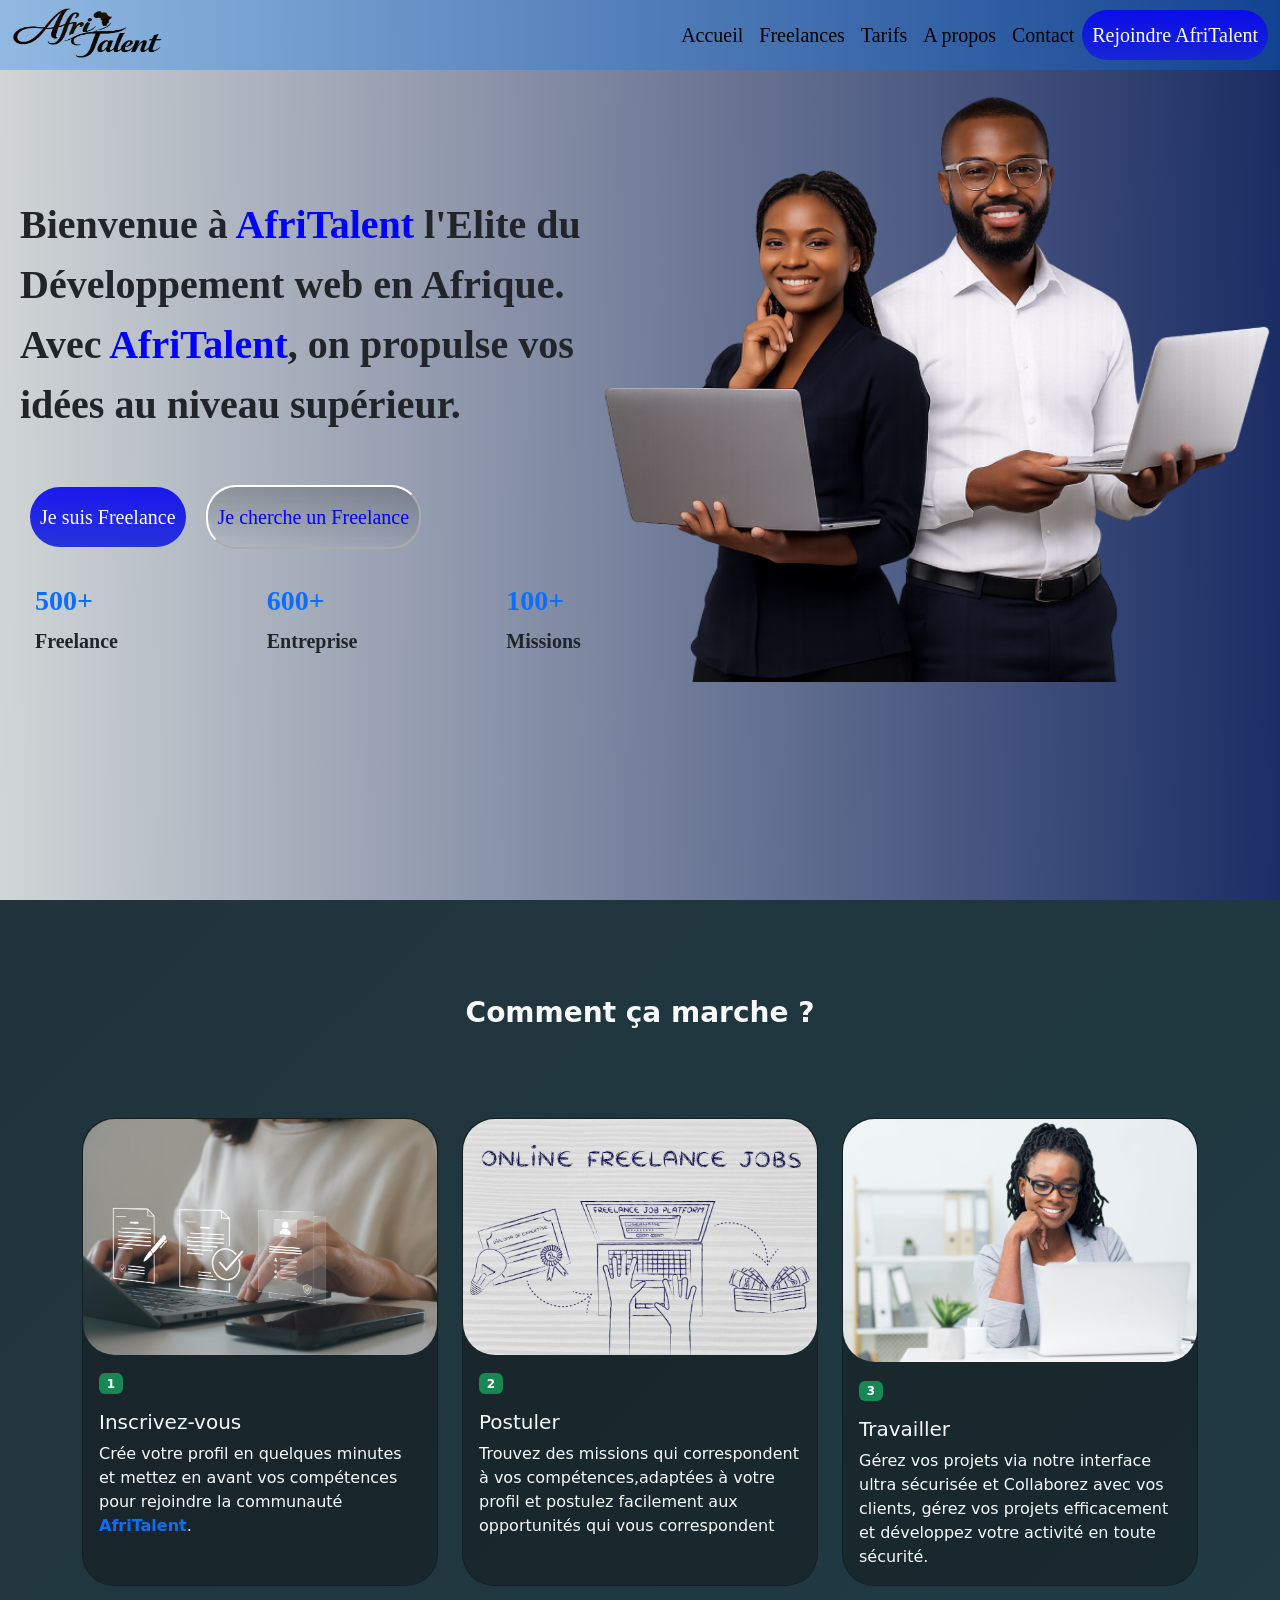
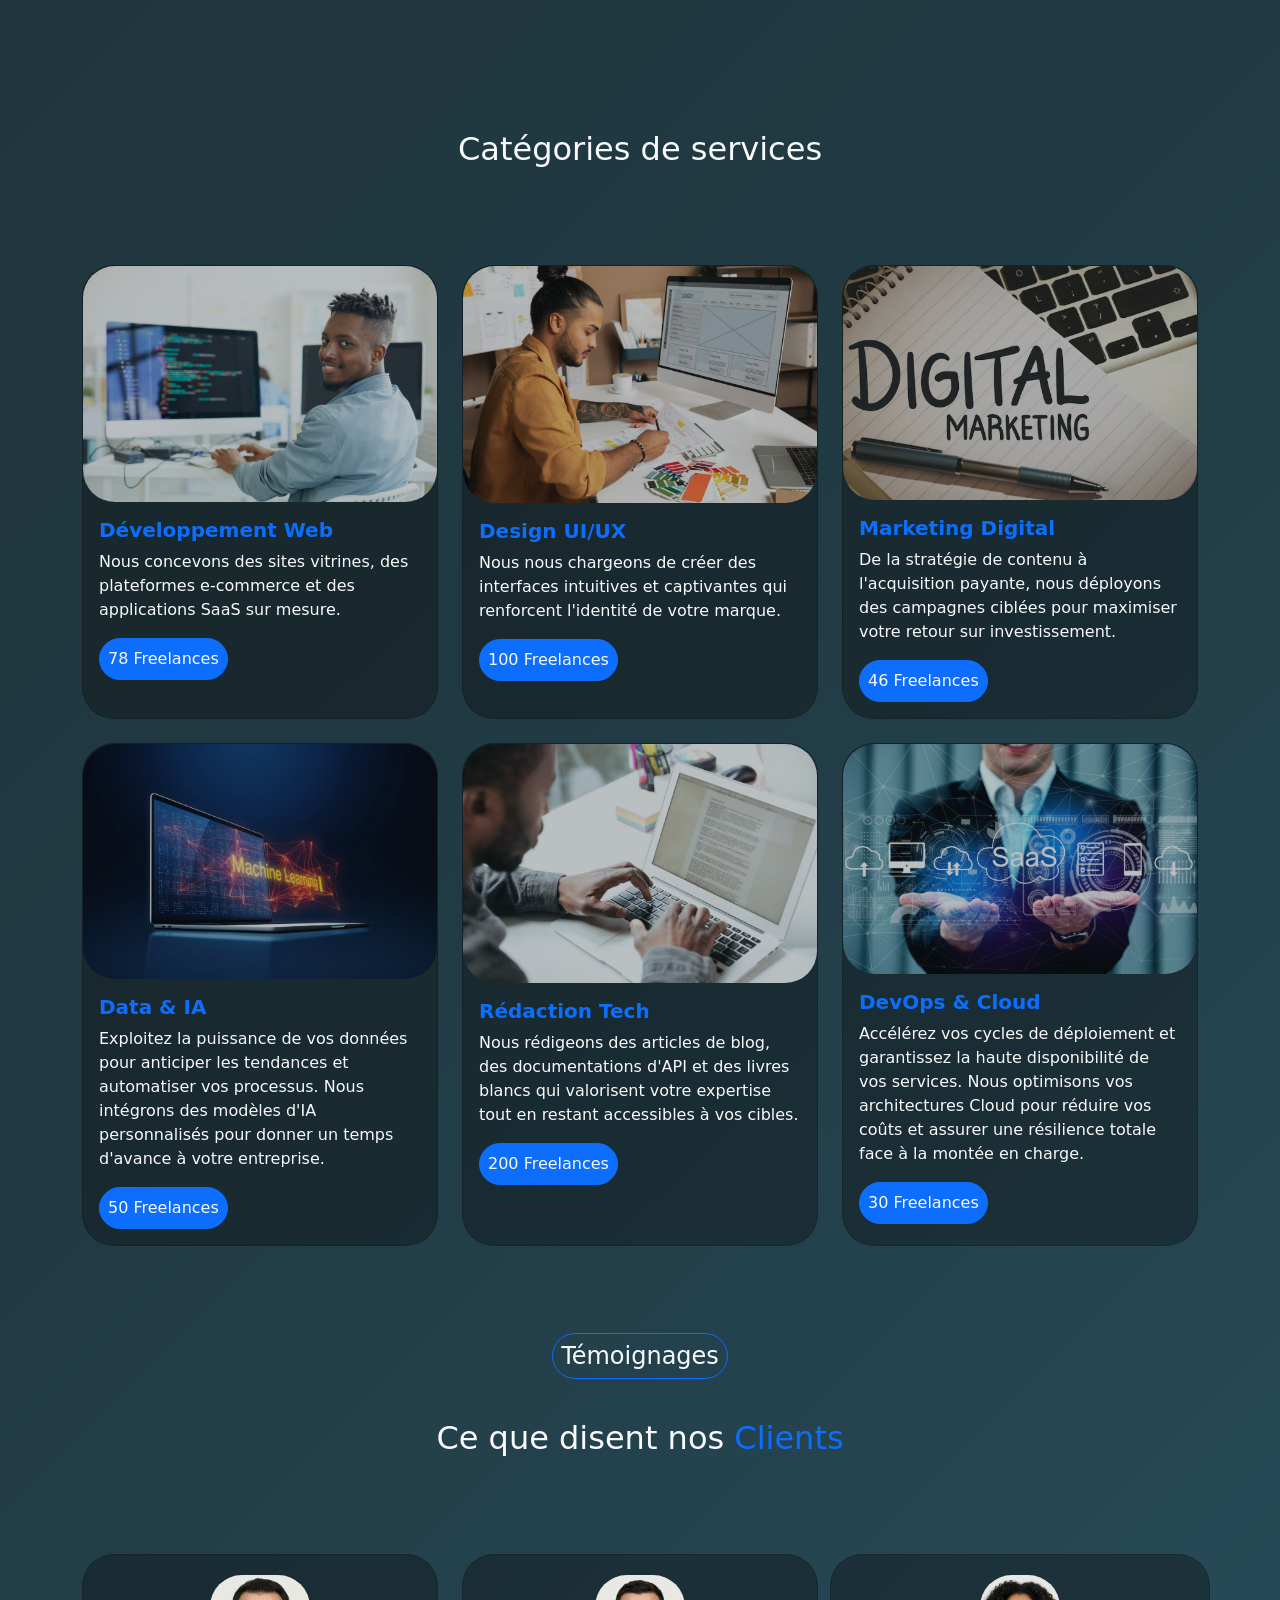
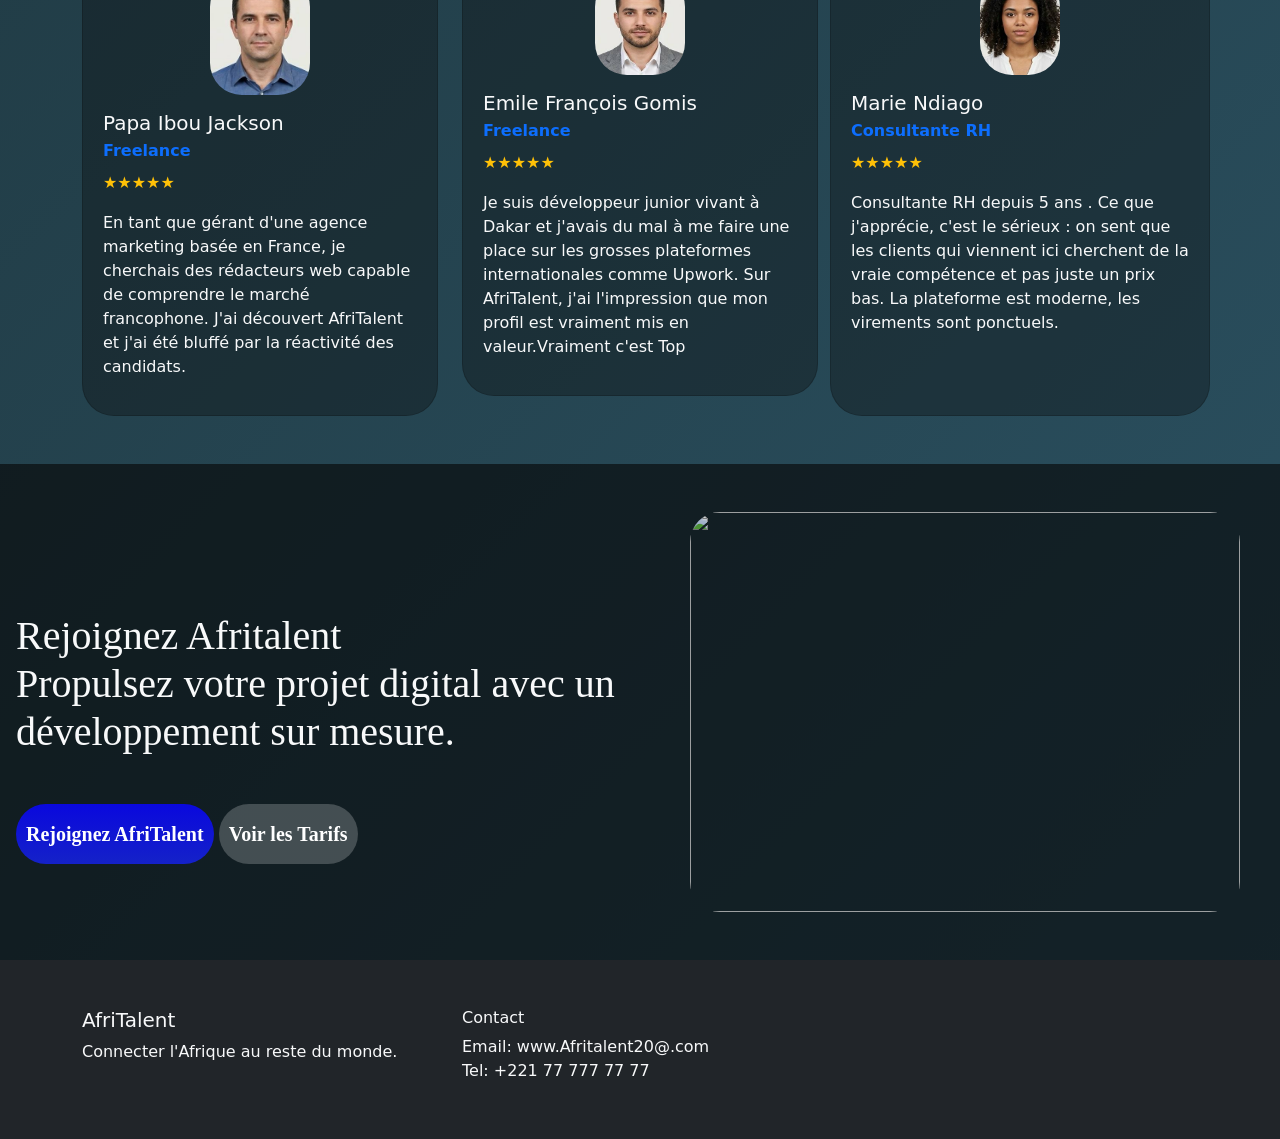
==== commit ae45145e: "CSS : variables, typographie, layout général et styles de base" ====
--- a/index.html
+++ b/index.html
@@ -10,12 +10,12 @@
    <link rel="stylesheet" href="Css/style.css">
 </head>
 
-<body>
+<body class="index">
    <div class="zzz">
       <header>
-         <nav class="navbar navbar-expand-lg  fixed-top">
+         <nav class="navbar navbar-expand-lg  fixed-top mb-1">
             <div class="container-fluid">
-
+               <img src="Images/AFRI.png" alt="" class="LOGO mb-1">
                <!-- La class collapse navbar-collapse permet de faciliter le regroupage des liens de navigation sur des ecrans plus petit en menu amburgur comme les telephones -->
                <div class="collapse navbar-collapse">
                   <ul class="navbar-nav ms-auto">
@@ -26,7 +26,7 @@
                      <li><a class="nav-link" href="contact.html">Contact</a></li>
 
                   </ul>
-                  <button>Rejoindre AfriTalent</a></button>
+                  <button class="buttonR"><a href="">Rejoindre AfriTalent</a></button>
                </div>
             </div>
          </nav>
@@ -35,13 +35,13 @@
       <main>
          <section class="acceuil">
             <div class="backAcceuil">
-               <div class="display-8  fw-bold text-dark">
-                  Bienvenue à AfriTalent l'Elite du Développement web en
+               <div class="display-8  fw-bold text-dark" id="texte">
+                  Bienvenue à <span class="afritalent"> AfriTalent</span> l'Elite du <br> Développement web en
                   Afrique. <br>
                   Avec <span class="afritalent"> AfriTalent</span>, on propulse vos <br> idées au niveau supérieur.
                   <div>
-                     <button>Je suis Freelance</button>
-                     <button>Je cherche un Freelance</button>
+                     <button class="button">Je suis Freelance</button>
+                     <button class="button2">Je cherche un Freelance</button>
                   </div>
                   <div class="stat">
                      <div>
@@ -68,39 +68,42 @@
       </main>
    </div>
 
-   <section class="py-5  bg-light" id="section2">
-      <div class="container">
-         <h3 class="text-center fw-bold mb-2 pb-3 mt-5">Comment ça marche ?</h3>
-         <div class="row row-cols-1 row-cols-md-3 g-4" id="comment">
-            <div class="col">
-               <div class="card h-100">
-                  <img src="Images/postuler.jpg" alt="">
+   <section class="py-5 mb-5">
+      <div class="container">
+         <h3 class="text-center fw-bold mb-2 pb-3 mt-5 text-light">Comment ça marche ?</h3>
+         <div class="row row-cols-1 row-cols-md-3 g-4 mt-5">
+            <div class="col">
+               <div class="card h-100 rounded-5" id="backcarte">
+                  <img src="Images/postuler.jpg" alt="" class="rounded-5">
                   <div class="card-body">
                      <p class="badge bg-success">1</p>
-                     <h5 class="card-title">Inscrivez-vous</h5>
-                     <p class="card-text">Crée votre profil en quelques minutes et mettez en avant vos compétences pour
-                        rejoindre la communauté <span class="text-primary">AfriTalent</span>.</p>
-                  </div>
-               </div>
-            </div>
-            <div class="col">
-               <div class="card h-100">
-                  <img src="Images/pos2.jpg" alt="">
-                  <div class="card-body">
-                     <p>2</p>
-                     <h5 class="card-title">Postuler</h5>
-                     <p class="card-text">Trouvez des missions qui correspondent à vos compétences,adaptées à votre
+                     <h5 class="card-title text-light">Inscrivez-vous</h5>
+                     <p class="card-text text-light">Crée votre profil en quelques minutes et mettez en avant vos
+                        compétences pour
+                        rejoindre la communauté <span class="text-primary fw-bold">AfriTalent</span>.</p>
+                  </div>
+               </div>
+            </div>
+            <div class="col">
+               <div class="card h-100 rounded-5" id="backcarte">
+                  <img src="Images/pos2.jpg" alt="" class="rounded-5">
+                  <div class="card-body">
+                     <p class="badge bg-success">2</p>
+                     <h5 class="card-title text-light">Postuler</h5>
+                     <p class="card-text text-light">Trouvez des missions qui correspondent à vos compétences,adaptées à
+                        votre
                         profil et postulez facilement aux opportunités qui vous correspondent</p>
                   </div>
                </div>
             </div>
             <div class="col">
-               <div class="card h-100">
-                  <img src="Images/pos3.jpg" alt="">
-                  <div class="card-body">
-                     <p>3</p>
-                     <h5 class="card-title">Travailler</h5>
-                     <p class="card-text">Gérez vos projets via notre interface ultra sécurisée et Collaborez avec vos
+               <div class="card h-100 rounded-5" id="backcarte">
+                  <img src="Images/pos3.jpg" alt="" class="rounded-5">
+                  <div class="card-body">
+                     <p class="badge bg-success">3</p>
+                     <h5 class="card-title text-light">Travailler</h5>
+                     <p class="card-text text-light">Gérez vos projets via notre interface ultra sécurisée et Collaborez
+                        avec vos
                         clients, gérez vos projets efficacement et développez votre activité en toute sécurité.</p>
                   </div>
                </div>
@@ -108,150 +111,154 @@
          </div>
       </div>
    </section>
-
-   <section class="py-5 ">
-      <div class="container">
-         <h2 class="text-center mb-5">Catégories de services</h2>
-         <div>
-            <div class="col">
-               <div class="card h-100">
-                  <img src="Images/imageAcceuil.jpg" alt="">
-                  <div class="card-body">
-                     <h5 class="card-title ">Développement Web</h5>
-                     <p class="card-text text-muted">Nous concevons des sites vitrines, des plateformes e-commerce et
+   <section class="py-5 " id="Catégories">
+      <div class="container">
+         <h2 class="text-center mb-5 pb-5 text-light">Catégories de services</h2>
+         <div class="row row-cols-1 row-cols-md-3 g-4">
+            <div class="col">
+               <div class="card h-100 rounded-5" id="backcarte">
+                  <img src="Images/imageAcceuil.jpg" alt="" class="rounded-5" id="services">
+                  <div class="card-body">
+                     <h5 class="card-title text-primary fw-bold">Développement Web</h5>
+                     <p class="card-text text-light">Nous concevons des sites vitrines, des plateformes e-commerce et
                         des applications SaaS sur mesure.</p>
-                     <a href="">78 Freelances</a>
-                  </div>
-               </div>
-            </div>
-
-            <div class="col">
-               <div class="card h-100">
-                  <img src="Images/Capture d'écran 2026-04-11 135808.png" alt="...">
-                  <div class="card-body">
-                     <h5 class="card-title ">Design UI/UX</h5>
-                     <p class="card-text text-muted">Nous nous chargeons de créer des interfaces intuitives et
+                     <button class="rounded-5 bg-primary p-2 border border-primary"><a href="" class="text-light">78
+                           Freelances</a></button>
+                  </div>
+               </div>
+            </div>
+
+            <div class="col">
+               <div class="card h-100 rounded-5" id="backcarte">
+                  <img src="Images/Capture d'écran 2026-04-11 135808.png" alt="..." class="rounded-5" id="services">
+                  <div class="card-body">
+                     <h5 class="card-title text-primary fw-bold">Design UI/UX</h5>
+                     <p class="card-text text-light">Nous nous chargeons de créer des interfaces intuitives et
                         captivantes qui renforcent l'identité de
                         votre marque.</p>
-                     <a href="#">100 Freelances</a>
-                  </div>
-               </div>
-            </div>
-
-            <div class="col">
-               <div class="card h-100">
-                  <img src="Images/digitale.png" alt="">
-                  <div class="card-body">
-                     <h5 class="card-title"> Marketing Digital</h5>
-                     <p class="card-text text-muted">De la stratégie de contenu à l'acquisition payante, nous déployons
+                     <button class="rounded-5 bg-primary p-2 border border-primary"><a href="" class="text-light">100
+                           Freelances</a></button>
+                  </div>
+               </div>
+            </div>
+
+            <div class="col">
+               <div class="card h-100 rounded-5" id="backcarte">
+                  <img src="Images/digitale.png" alt="" class="rounded-5" id="services">
+                  <div class="card-body">
+                     <h5 class="card-title text-primary fw-bold"> Marketing Digital</h5>
+                     <p class="card-text text-light">De la stratégie de contenu à l'acquisition payante, nous déployons
                         des campagnes ciblées pour maximiser votre retour sur investissement.</p>
-                     <a href="#" class="btn btn-primary">300 Freelances</a>
-                  </div>
-               </div>
-            </div>
-            <div class="col">
-               <div class="card h-100">
-                  <img src="Images/data_ia.jpg" alt="">
-                  <div class="card-body">
-                     <h5 class="card-title ">Data & IA</h5>
-                     <p class="card-text text-muted">Exploitez la puissance de vos données pour anticiper les tendances
-                        et automatiser vos processus.</p>
-                     <a href="#">50 Freelances</a>
-                  </div>
-               </div>
-            </div>
-            <div class="col">
-               <div class="card h-100">
-                  <img src="Images/redact.png" alt="">
-                  <div class="card-body">
-                     <h5 class="card-title">Rédaction Tech</h5>
-                     <p class="card-text text-muted"> Nous
+                     <button class="rounded-5 bg-primary p-2 border border-primary"><a href="" class="text-light">46
+                           Freelances</a></button>
+                  </div>
+               </div>
+            </div>
+            <div class="col">
+               <div class="card h-100 rounded-5" id="backcarte">
+                  <img src="Images/data_ia.jpg" alt="" class="rounded-5" id="services">
+                  <div class="card-body">
+                     <h5 class="card-title text-primary fw-bold">Data & IA</h5>
+                     <p class="card-text text-light">Exploitez la puissance de vos données pour anticiper les tendances
+                        et automatiser vos processus. Nous intégrons des modèles d'IA personnalisés pour donner un temps
+                        d'avance à votre entreprise.</p>
+                     <button class="rounded-5 bg-primary p-2 border border-primary"><a href="" class="text-light">50
+                           Freelances</a></button>
+                  </div>
+               </div>
+            </div>
+            <div class="col">
+               <div class="card h-100 rounded-5" id="backcarte">
+                  <img src="Images/redact.png" alt="" class="rounded-5" id="services">
+                  <div class="card-body">
+                     <h5 class="card-title text-primary fw-bold">Rédaction Tech</h5>
+                     <p class="card-text text-light"> Nous
                         rédigeons des articles de blog, des documentations d'API et des livres blancs qui valorisent
                         votre expertise tout en restant accessibles à vos cibles.</p>
-                     <a href="#">200 Freelances</a>
-                  </div>
-               </div>
-            </div>
-            <div class="col">
-               <div class="card h-100">
-                  <img src="Images/devops.png" alt="">
-                  <div class="card-body">
-                     <h5 class="card-title ">DevOps & Cloud</h5>
-                     <p class="card-text text-muted">Accélérez vos cycles de déploiement et garantissez la haute
-                        disponibilité de vos services. Nous optimisons vos architectures Cloud dans le but de réduire
-                        vos coûts .</p>
-                     <a href="#">30 Freelances</a>
-                  </div>
-               </div>
-            </div>
-
-         </div>
-      </div>
-   </section>
-
-   <section class="py-5 bg-light">
-      <div class="container">
-         <h2 class="text-center mb-5 ">Témoignages</h2>
-
-         <div>
-            <div class="card p-3">
+                     <button class="rounded-5 bg-primary p-2 border border-primary"><a href="" class="text-light">200
+                           Freelances</a></button>
+                  </div>
+               </div>
+            </div>
+            <div class="col">
+               <div class="card h-100 rounded-5" id="backcarte">
+                  <img src="Images/devops.png" alt="" class="rounded-5" id="services">
+                  <div class="card-body">
+                     <h5 class="card-title text-primary fw-bold">DevOps & Cloud</h5>
+                     <p class="card-text text-light">Accélérez vos cycles de déploiement et garantissez la haute
+                        disponibilité de vos services. Nous optimisons vos architectures Cloud pour réduire vos coûts et
+                        assurer une résilience totale face à la montée en charge.</p>
+                     <button class="rounded-5 bg-primary p-2 border border-primary"><a href="" class="text-light">30
+                           Freelances</a></button>
+                  </div>
+               </div>
+            </div>
+         </div>
+   </section>
+
+   <section class="py-5 ">
+      <div class="container">
+         <h4 class="text-center mb-5 "><span class="border border-primary rounded-5 p-2 text-light"
+               id="temoignage mt-5 pt-5">Témoignages</span></h4>
+         <h2 class="text-center pb-3 text-light mb-5 pb-5">Ce que disent nos <span class="text-primary">Clients</span>
+         </h2>
+         <div class="row row-cols-md-3 g-4">
+            <div>
+               <div class="card p-1 rounded-5" id="backcarte">
+                  <div class="d-flex justify-content-center mt-3 ">
+                     <img src="Images/Avis1.jpeg" alt="" style="width: 100px; height: 120px;"class="rounded-5">
+                  </div>
+                  <div class="card-body">
+                     <h5 class="mb-1 text-light">Papa Ibou Jackson</h5>
+                     <p class=" mb-2 text-primary fw-bold">Freelance</p>
+                     <div class="mb-3 text-warning">
+                        <span>★</span><span>★</span><span>★</span><span>★</span><span>★</span>
+                     </div>
+                     <p class="text-light">En tant que gérant d'une agence marketing basée en France, je cherchais
+                        des rédacteurs web capable de comprendre le marché francophone. J'ai découvert AfriTalent et
+                        j'ai été bluffé par la réactivité des
+                        candidats.</p>
+                  </div>
+               </div>
+            </div>
+            <div>
+               <div class="card p-1 rounded-5"id="backcarte">
+                  <div class="d-flex justify-content-center mt-3">
+                     <img src="Images/Avis2.jpeg" alt="" style="width: 90px; height: 100px;" class="rounded-5">
+                  </div>
+                  <div class="card-body">
+                     <h5 class=" mb-1 text-light">Emile François Gomis</h5>
+                     <p class=" mb-2 text-primary fw-bold">Freelance</p>
+                     <div class=" mb-3 text-warning">
+                        <span>★</span><span>★</span><span>★</span><span>★</span><span>★</span>
+                     </div>
+                     <p class=" text-light ">Je suis développeur junior vivant à Dakar et j'avais du mal à me faire une
+                        place sur les grosses plateformes internationales comme Upwork. Sur AfriTalent, j'ai
+                        l'impression que mon profil est vraiment mis en valeur.Vraiment c'est Top </p>
+                  </div>
+               </div>
+            </div>
+
+            <div class="card p-1 rounded-5" id="backcarte">
                <div class="d-flex justify-content-center mt-3">
-                  <img src="Images/Avis1.jpeg" alt="" style="width: 80px; height: 100px;">
+                  <img src="Images/Avis3.jpeg" alt="" style="width: 80px; height: 100px;"class="rounded-5">
                </div>
                <div class="card-body">
-                  <h5 class="mb-1">Papa Ibou Jackson</h5>
-                  <p class=" mb-2">Freelance</p>
-                  <div class="mb-3">
+                  <h5 class=" mb-1 text-light">Marie Ndiago</h5>
+                  <p class=" mb-2 text-primary fw-bold">Consultante RH</p>
+                  <div class="mb-3 text-warning">
                      <span>★</span><span>★</span><span>★</span><span>★</span><span>★</span>
                   </div>
-                  <p class="text-muted">En tant que gérant d'une agence marketing basée en France, je cherchais
-                     des rédacteurs web capable de comprendre le marché francophone. J'ai découvert AfriTalent et
-                     j'ai été bluffé par la réactivité des
-                     candidats. Le rapport qualité-prix est imbattable, mais c'est surtout le professionnalisme
-                     qui m'a marqué.</p>
-               </div>
-            </div>
-         </div>
-         <div>
-            <div class="card p-3">
-               <div class="d-flex justify-content-center mt-3">
-                  <img src="Images/Avis2.jpeg" alt="" style="width: 80px; height: 100px;">
-               </div>
-               <div class="card-body">
-                  <h5 class=" mb-1">Emile François Gomis</h5>
-                  <p class=" mb-2">Freelance</p>
-                  <div class=" mb-3">
-                     <span>★</span><span>★</span><span>★</span><span>★</span><span>★</span>
-                  </div>
-                  <p class=" text-muted ">Je suis développeur junior à Dakar et j'avais du mal à me faire une
-                     place sur les grosses plateformes internationales comme Upwork. Sur AfriTalent, j'ai
-                     l'impression que mon profil est vraiment mis en valeur. J'ai décroché ma première mission de
-                     création de site WordPress en seulement deux semaines. </p>
-               </div>
-            </div>
-         </div>
-
-         <div class="card p-3">
-            <div class="d-flex justify-content-center mt-3">
-               <img src="Images/Avis3.jpeg" alt="" style="width: 80px; height: 100px;">
-            </div>
-            <div class="card-body">
-               <h5 class=" mb-1">Marie Ndiago</h5>
-               <p class=" mb-2">Consultante RH</p>
-               <div class="mb-3">
-                  <span>★</span><span>★</span><span>★</span><span>★</span><span>★</span>
-               </div>
-               <p class=" text-muted">Consultante RH avec 5 ans d'expérience. Ce que j'apprécie, c'est le
-                  sérieux du filtrage : on sent que les clients qui viennent ici cherchent de la vraie
-                  compétence et pas juste un prix bas. La plateforme est moderne, les virements sont ponctuels
-                  et le support client est très humain.</p>
-            </div>
-         </div>
-      </div>
-   </section> 
+                  <p class=" text-light">Consultante RH depuis 5 ans . Ce que j'apprécie, c'est le
+                     sérieux : on sent que les clients qui viennent ici cherchent de la vraie compétence et pas juste un
+                     prix bas. La plateforme est moderne, les virements sont ponctuels.</p>
+               </div>
+         </div>
+      </div>
+   </section>
    </main>
 
-   <section class="py-5" id="bbb">
+   <section class="py-5 pt-5" id="bbb">
       <div class="AAA">
          <div>
             <h2 class="text-light ms-3" id="rejoignez">
--- a/Css/style.css
+++ b/Css/style.css
@@ -0,0 +1,377 @@
+
+*{
+    margin: 0
+}
+.acceuil{
+    height:100vh;
+}
+.backAcceuil{
+    display: flex;
+    justify-content: space-between;
+    padding-top:95px;
+
+
+}
+.zzz{
+    background:linear-gradient(to right,rgba(243, 245, 245, 0.836), rgba(5, 9, 248, 0.205)),url(../../../../Downloads/BACK14.png);
+    background-size: cover;
+    background-position: center;
+    background-attachment: fixed;
+   
+}
+.LOGO{
+    width: 150px;
+    height: 50px;
+}
+
+.nav-link {
+    color:black;
+}
+
+#texte{
+    margin-top: 100px;
+    margin-left: 20px;
+    font-family: 'Times New Roman', Times, serif;
+    font-size: 40px;
+}
+.button{
+    background: linear-gradient( rgba(9, 6, 241, 0.904), rgba(21, 34, 219, 0.897));
+    color: white;
+    border: blue;
+    padding: 15px 10px;
+    border-radius: 30px;
+    font-size: 20px;
+    margin-top: 50px;
+    margin-left: 10px;
+    font-family: 'Times New Roman';
+}
+.buttonR{
+    background: linear-gradient( rgba(9, 6, 241, 0.904), rgba(21, 34, 219, 0.897));
+    color: white;
+    border: blue;
+    padding: 10px 10px;
+    border-radius: 30px;
+    font-size: 20px;
+    
+    font-family: 'Times New Roman';
+}
+.button2{
+    color:blue;
+    padding: 15px 10px;
+    border-radius: 30px;
+    font-size: 20px;
+    margin-top: 50px;
+    border-color: white;
+    margin-left: 10px;
+    font-family: 'Times New Roman';
+    background: linear-gradient( rgba(0,0,0,0.2), rgba(0,0,0,0));
+}
+.ppp{
+    font-size: 20px;
+}
+.stat{
+    display: flex;
+    justify-content: space-between;
+    gap: 8px;
+    margin-top: 35px;
+    margin-left: 15px;
+}
+li{
+    font-family: 'Times New Roman';
+    font-size: 20px;
+}
+.afritalent{
+    color: blue;
+}
+#section2{
+    background: linear-gradient(#add8e6, #87ceeb);
+    
+}
+#comment{
+    margin-top: 50px;
+}
+
+.AAA{
+    display: flex;
+    justify-content: space-between;
+}
+.groupe{
+    opacity: 0.80;
+    border-radius: 30px;
+    margin-right: 40px;
+}
+#bbb{
+    background-color: rgba(5, 5, 5, 0.623);
+}
+#rejoignez{
+    font-size: 40px;
+    margin-left: 10px;
+    margin-top: 100px;
+    font-family: 'Times New Roman';
+
+}
+
+#bt1{
+    background: linear-gradient( rgba(9, 6, 241, 0.904), rgba(21, 34, 219, 0.897));
+    color: white;
+    border: blue;
+    padding: 15px 10px;
+    border-radius: 30px;
+    font-size: 20px;
+    font-family: 'Times New Roman';
+   
+    
+}
+a{
+     text-decoration: none;
+     color: white;
+     
+    
+}
+#bt2{
+    padding: 15px;
+    border-radius: 30px;
+    background-color: rgba(255, 255, 255, 0.212);
+    color: white;
+    border: white;
+    padding: 15px 10px;
+    border-radius: 30px;
+    font-size: 20px;  
+    font-family: 'Times New Roman';
+    
+}
+
+#FR{
+    background-color:rgba(0, 0, 0, 0.527);
+}
+#botom{
+    margin-top: 120px;
+
+}
+#Notre{
+    opacity: 0.8;
+}
+
+.TARIFS{
+    background: linear-gradient(rgba(46, 12, 236, 0.295),rgba(4, 29, 253, 0.562));
+}
+/* Container principal pour centrer le formulaire */
+.contact {
+    display: flex;
+    justify-content: center;
+    padding: 20px;
+    font-family: 'Segoe UI', Tahoma, Geneva, Verdana, sans-serif;
+}
+
+
+.taille {
+    background:white;
+    padding: 30px;
+    border-radius: 12px;
+    
+}
+
+.espace{
+    margin-bottom: 15px;
+}
+
+.AAA {
+    display: flex;
+    gap: 15px;
+}
+
+.form-row .form-group {
+    flex: 1;
+}
+
+/* Style des labels */
+label {
+    display: block;
+    font-size: 13px;
+    font-weight: 600;
+    margin-bottom: 5px;
+    color: #555;
+}
+
+input, select, textarea {  
+    padding: 10px;
+    border: 1px solid #ddd;
+    border-radius: 6px;
+    font-size: 14px;
+
+}
+
+input {
+    border-color: #007bff;
+}
+
+/* Style du bouton */
+.submit-btn {
+    width: 100%;
+    padding: 12px;
+    background-color: #007bff;
+    color: white;
+    border: none;
+    border-radius: 6px;
+    font-size: 16px;
+   
+}
+li{
+    color: black;
+}
+hr{
+    color: white;
+}
+.index{
+    background:linear-gradient(135deg, #0f2027ec, #203a43, #2c5364);
+} 
+#services{
+    opacity: 0.7;
+}
+#temoignage{
+    background-color: rgba(0, 0, 255, 0.192);
+    
+}
+#backcarte{
+    background-color: #0c0c0c5b;
+}
+.carteVert{
+    color: rgba(38, 156, 38, 0.747);
+}
+#pop{
+    border-radius: 40px;
+    padding:10px 10px ;
+}
+#accordion{
+    background:linear-gradient(135deg, #0f2027ec, #203a43, #2c5364);
+}
+#contact{
+    border-radius: 30px;
+    border-color: black;
+}
+.contact{
+    width: 30%;
+}
+.hhh{
+    display: flex;
+    justify-content: space-between;
+}
+.vvv{
+    margin-bottom: 20px;
+}
+#large{
+    width: 177px;
+}
+.BtEA{
+    display: flex;
+    gap: 10px; 
+    
+}
+.btE{
+    padding: 10px 15px;
+    border-radius: 20px;
+}
+.contact{
+    margin-top: 100px;
+    width: 30%;
+}
+.hhh{
+    display: flex;
+    
+    gap: 50px;
+    justify-content: space-between;
+}
+.vvv{
+    margin-bottom: 20px;
+}
+#large{
+    width: 177px;
+}
+.navbar{
+    background: #007bff4d;
+}
+.BtEA{
+    display: flex;
+    gap: 10px; 
+    
+}
+.btE{
+    padding: 10px 15px;
+    border-radius: 20px;
+}
+.azer{
+    display: flex;
+    justify-content: space-between;
+}
+:root {
+    --primary-color: #0d6efd;      
+    --secondary-color: #2c3e50;   
+    --accent-color: #f39c12;
+    --bg-light: #f8f9fa;   
+    --error-color: #dc3545;    
+    --border-color: #e0e0e0;
+    --main-padding: 40px;
+    --border-radius: 12px;
+    --input-padding: 12px;
+    --font-titles: 'Times New Roman', Times, serif;
+    --font-body: 'Open Sans', sans-serif;
+}
+label{
+    font-family: var(--font-titles);;
+}
+
+.dContact {
+    
+    display: flex;
+    justify-content: center;
+    padding: 40px;
+    gap: 100px;
+   
+}
+
+.contacts {
+    background:var(--bg-light);
+    max-width: 1000px;
+    gap: 150px;
+    width: 100%;
+    display: flex;
+    flex-wrap: wrap;
+    background:linear-gradient( #0f202710, #203a4318, #2c53640c);
+
+}
+
+
+.contact-form {
+    padding: 35px;
+    padding-top: 5px;
+    border: 1px solid white;
+    border-radius: 10px;
+}
+
+.contact-form h2 {
+    margin-top: 0;
+    
+}
+
+
+.group {
+    margin-bottom: 10px;
+}
+
+label {
+    display: block;
+    margin-bottom: 5px;
+    
+}
+
+input, select, textarea {
+    width: 100%;
+    padding: 7px;
+    border: 1px solid #ddd;
+    border-radius: 5px;
+    font-size: 14px;
+}
+
+
+
+
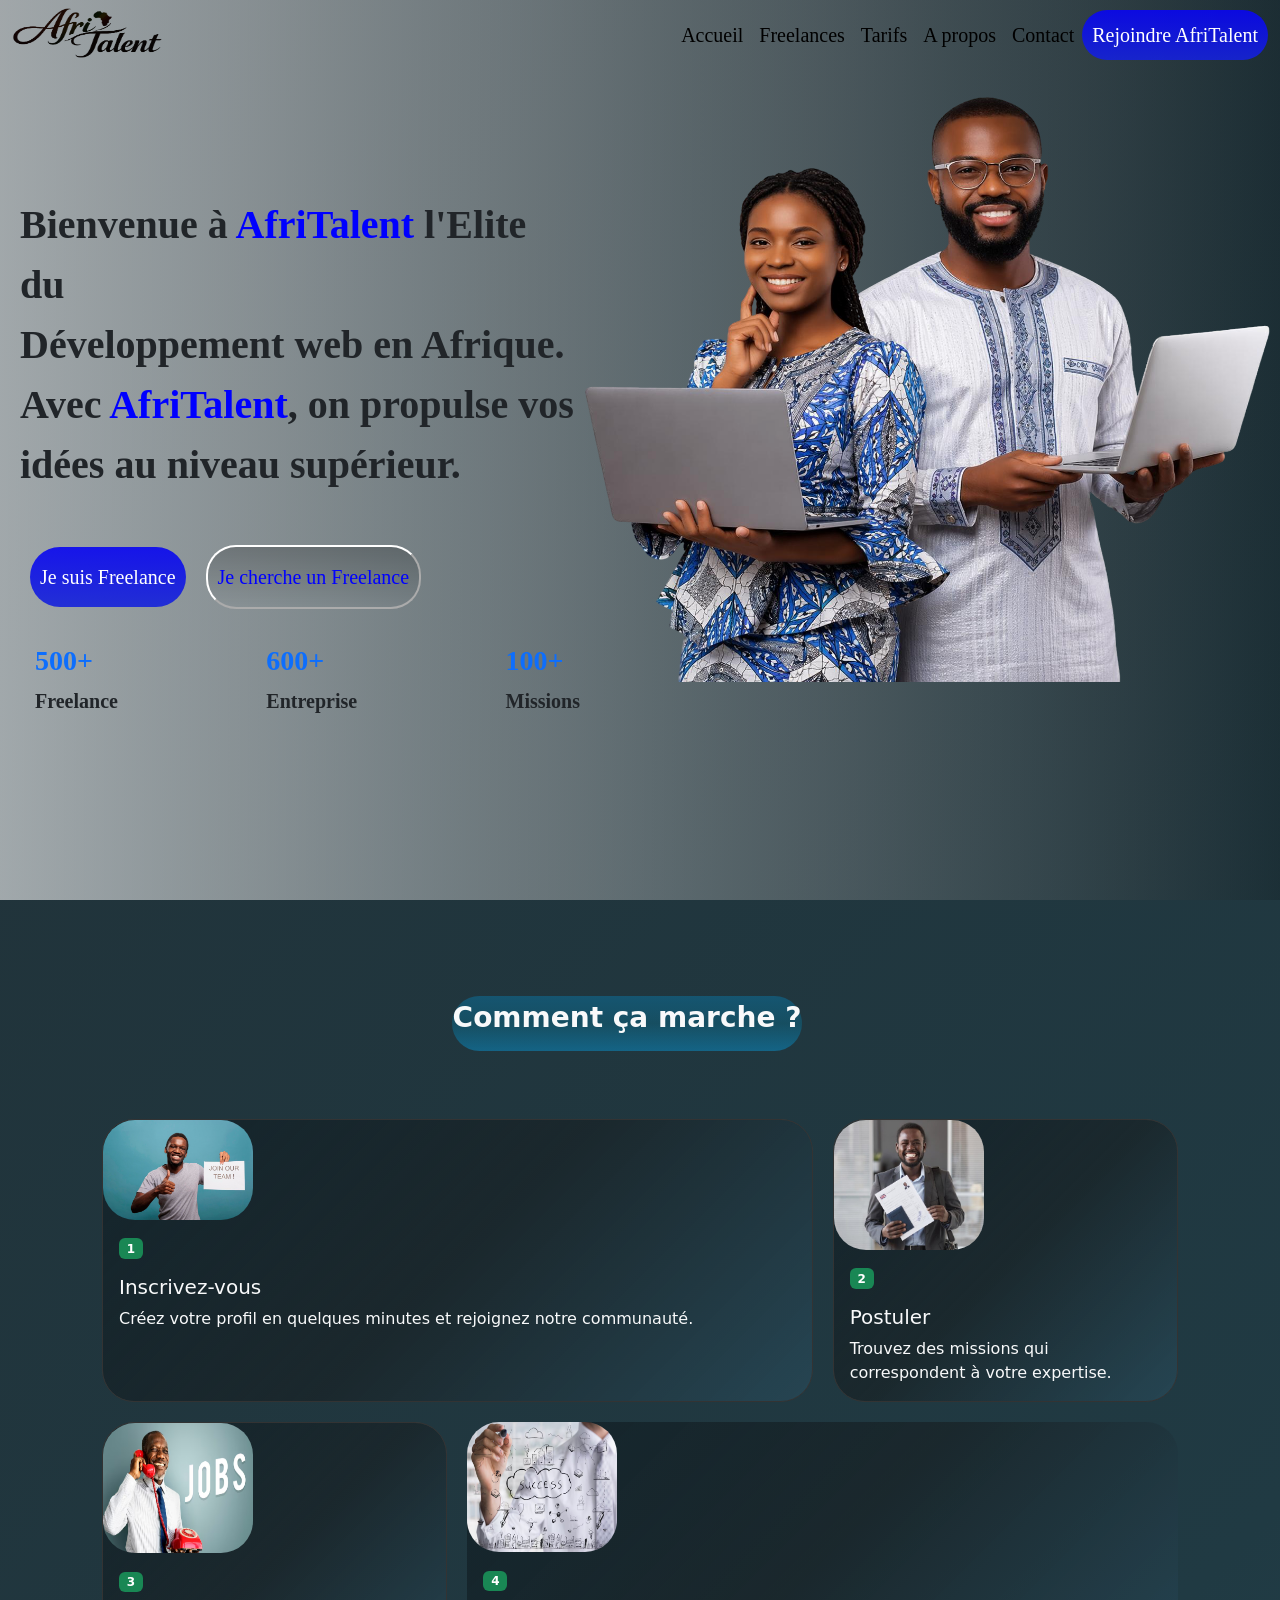
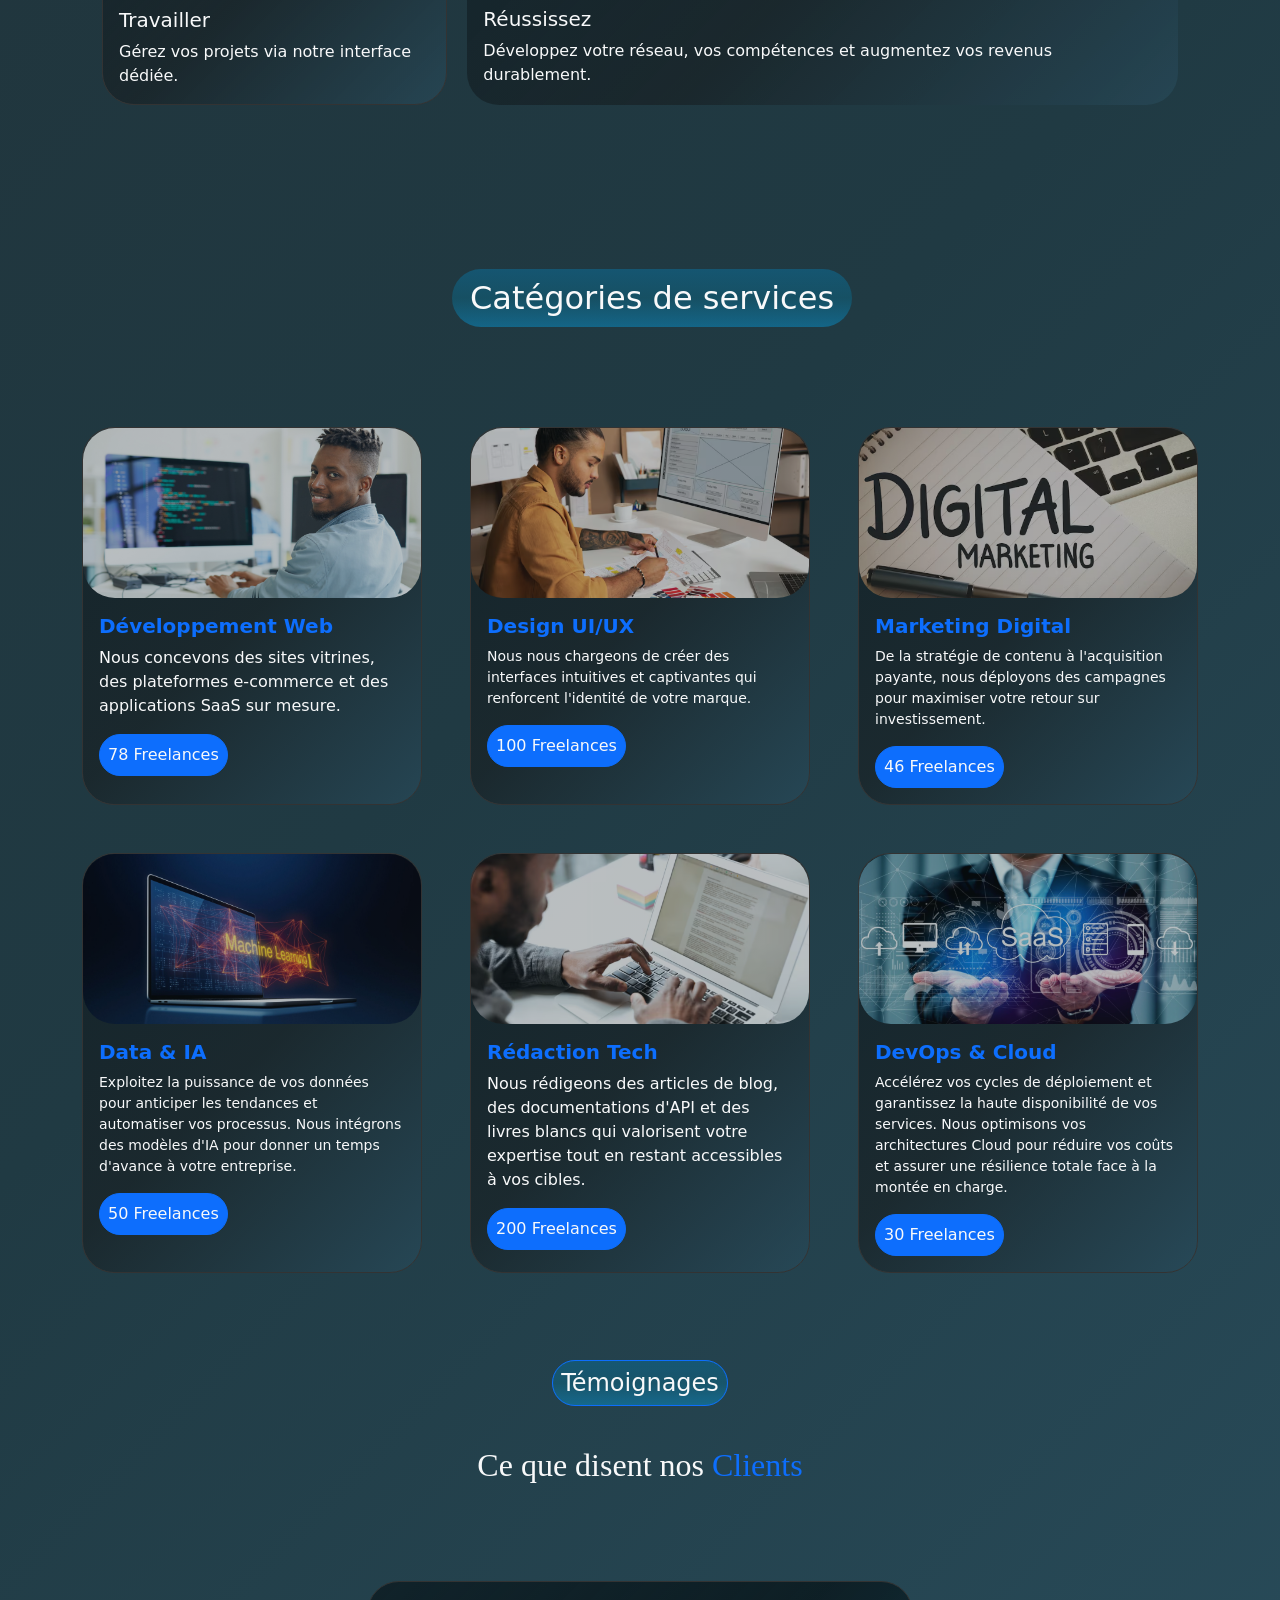
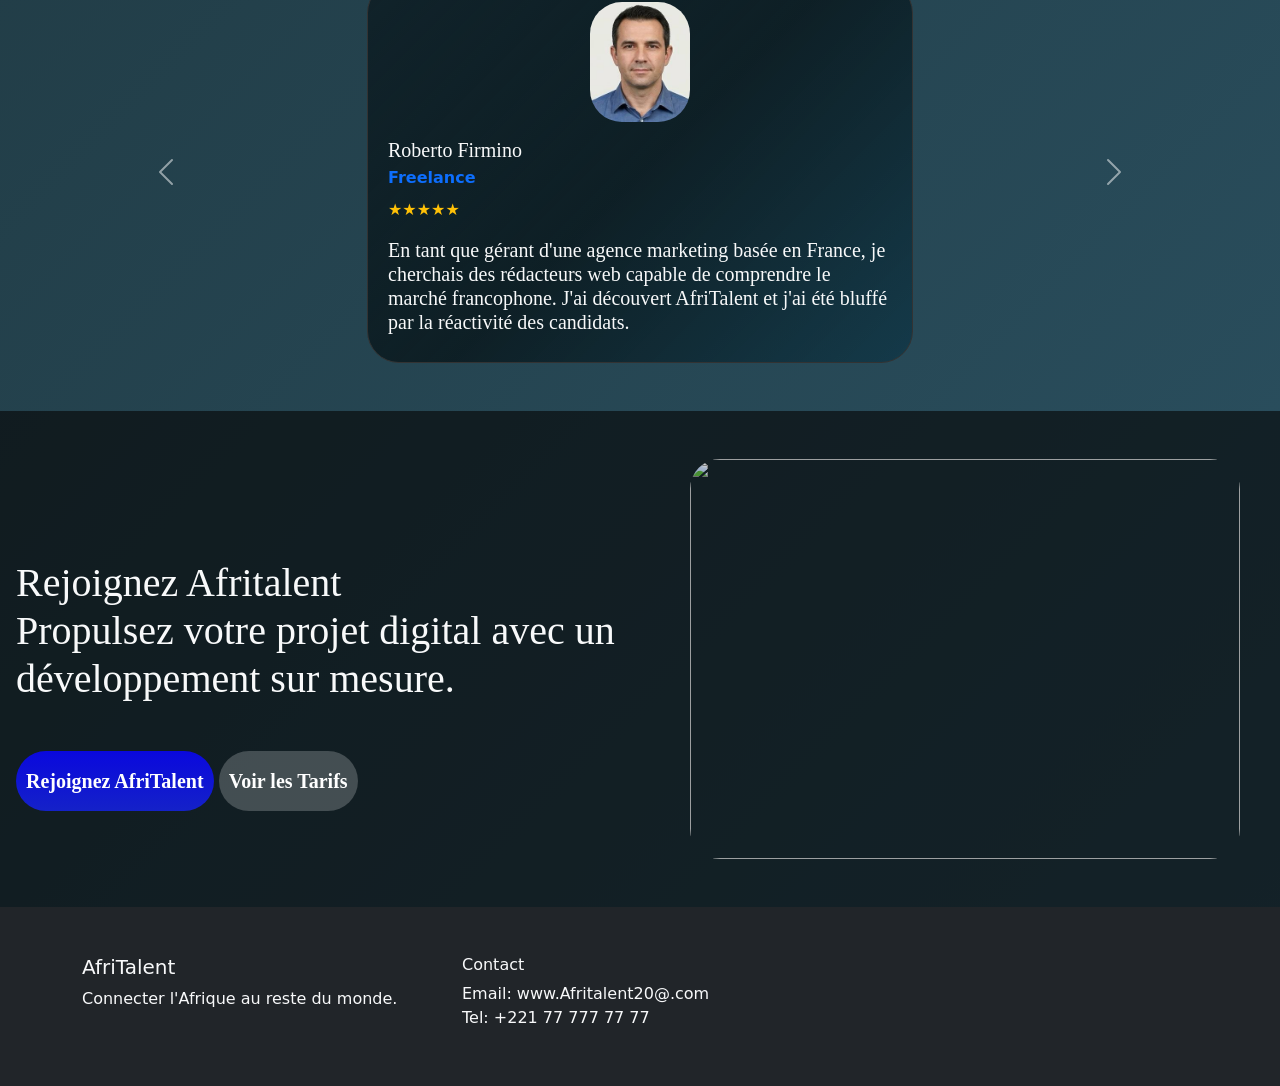
==== commit 46e78276: "CSS : Bento Grid, sections hero et catégories, effets hover" ====
--- a/index.html
+++ b/index.html
@@ -7,6 +7,7 @@
    <title>Document</title>
 
    <link href="https://cdn.jsdelivr.net/npm/bootstrap@5.3.0/dist/css/bootstrap.min.css" rel="stylesheet">
+   <link rel="stylesheet" href="https://cdn.jsdelivr.net/npm/bootstrap-icons@1.11.3/font/bootstrap-icons.min.css">
    <link rel="stylesheet" href="Css/style.css">
 </head>
 
@@ -58,9 +59,8 @@
                      </div>
                   </div>
                </div>
-
                <div>
-                  <img src="Images/photoAcceuil.png" alt="" width="680px" height="587px">
+                  <img src="Images/AAT1.png" alt="" width="700px" height="587px">
                </div>
             </div>
          </section>
@@ -70,41 +70,56 @@
 
    <section class="py-5 mb-5">
       <div class="container">
-         <h3 class="text-center fw-bold mb-2 pb-3 mt-5 text-light">Comment ça marche ?</h3>
-         <div class="row row-cols-1 row-cols-md-3 g-4 mt-5">
-            <div class="col">
-               <div class="card h-100 rounded-5" id="backcarte">
-                  <img src="Images/postuler.jpg" alt="" class="rounded-5">
+         <h3 class="text-center fw-bold mb-5 pb-3 mt-5 text-light" id="Titre">Comment ça marche ?</h3>
+
+         <div class="Commentçamarhce">
+
+            <div id="carte1">
+               <div class="card h-100 rounded-5" id="backcarte">
+                  <img src="Images/Capture d'écran 2026-04-19 202310.png" alt="" width="150px" height="100px"
+                     class="rounded-5">
                   <div class="card-body">
                      <p class="badge bg-success">1</p>
                      <h5 class="card-title text-light">Inscrivez-vous</h5>
-                     <p class="card-text text-light">Crée votre profil en quelques minutes et mettez en avant vos
-                        compétences pour
-                        rejoindre la communauté <span class="text-primary fw-bold">AfriTalent</span>.</p>
-                  </div>
-               </div>
-            </div>
-            <div class="col">
-               <div class="card h-100 rounded-5" id="backcarte">
-                  <img src="Images/pos2.jpg" alt="" class="rounded-5">
+                     <p class="card-text text-light">Créez votre profil en quelques minutes et rejoignez notre
+                        communauté.</p>
+                  </div>
+               </div>
+            </div>
+
+            <div id="carte2">
+               <div class="card h-100 rounded-5" id="backcarte">
+                  <img src="Images/Capture d'écran 2026-04-19 202723.png" alt="" width="150px" height="130px"
+                     class="rounded-5">
                   <div class="card-body">
                      <p class="badge bg-success">2</p>
                      <h5 class="card-title text-light">Postuler</h5>
-                     <p class="card-text text-light">Trouvez des missions qui correspondent à vos compétences,adaptées à
-                        votre
-                        profil et postulez facilement aux opportunités qui vous correspondent</p>
-                  </div>
-               </div>
-            </div>
-            <div class="col">
-               <div class="card h-100 rounded-5" id="backcarte">
-                  <img src="Images/pos3.jpg" alt="" class="rounded-5">
+                     <p class="card-text text-light">Trouvez des missions qui correspondent à votre expertise.</p>
+                  </div>
+               </div>
+            </div>
+
+            <div id="carte3">
+               <div class="card h-100 rounded-5" id="backcarte">
+                  <img src="Images/Capture d'écran 2026-04-19 202951.png" alt="" width="150px" height="130px"
+                     class="rounded-5">
                   <div class="card-body">
                      <p class="badge bg-success">3</p>
                      <h5 class="card-title text-light">Travailler</h5>
-                     <p class="card-text text-light">Gérez vos projets via notre interface ultra sécurisée et Collaborez
-                        avec vos
-                        clients, gérez vos projets efficacement et développez votre activité en toute sécurité.</p>
+                     <p class="card-text text-light">Gérez vos projets via notre interface dédiée.</p>
+                  </div>
+               </div>
+            </div>
+
+            <div id="carte4">
+               <div class="card h-100 rounded-5 border-0" id="backcarte">
+                  <img src="Images/Capture d'écran 2026-04-19 210205.png" alt="" width="150px" height="130px"
+                     class="rounded-5">
+                  <div class="card-body">
+                     <p class="badge bg-success">4</p>
+                     <h5 class="card-title text-light">Réussissez</h5>
+                     <p class="card-text text-light">Développez votre réseau, vos compétences et augmentez vos revenus
+                        durablement.</p>
                   </div>
                </div>
             </div>
@@ -113,8 +128,8 @@
    </section>
    <section class="py-5 " id="Catégories">
       <div class="container">
-         <h2 class="text-center mb-5 pb-5 text-light">Catégories de services</h2>
-         <div class="row row-cols-1 row-cols-md-3 g-4">
+         <h2 class="text-center text-light" id="Titre1">Catégories de services</h2>
+         <div class="row row-cols-1 row-cols-md-3 g-5">
             <div class="col">
                <div class="card h-100 rounded-5" id="backcarte">
                   <img src="Images/imageAcceuil.jpg" alt="" class="rounded-5" id="services">
@@ -133,7 +148,7 @@
                   <img src="Images/Capture d'écran 2026-04-11 135808.png" alt="..." class="rounded-5" id="services">
                   <div class="card-body">
                      <h5 class="card-title text-primary fw-bold">Design UI/UX</h5>
-                     <p class="card-text text-light">Nous nous chargeons de créer des interfaces intuitives et
+                     <p class="card-text text-light small">Nous nous chargeons de créer des interfaces intuitives et
                         captivantes qui renforcent l'identité de
                         votre marque.</p>
                      <button class="rounded-5 bg-primary p-2 border border-primary"><a href="" class="text-light">100
@@ -147,8 +162,9 @@
                   <img src="Images/digitale.png" alt="" class="rounded-5" id="services">
                   <div class="card-body">
                      <h5 class="card-title text-primary fw-bold"> Marketing Digital</h5>
-                     <p class="card-text text-light">De la stratégie de contenu à l'acquisition payante, nous déployons
-                        des campagnes ciblées pour maximiser votre retour sur investissement.</p>
+                     <p class="card-text text-light small">De la stratégie de contenu à l'acquisition payante, nous
+                        déployons
+                        des campagnes pour maximiser votre retour sur investissement.</p>
                      <button class="rounded-5 bg-primary p-2 border border-primary"><a href="" class="text-light">46
                            Freelances</a></button>
                   </div>
@@ -159,8 +175,9 @@
                   <img src="Images/data_ia.jpg" alt="" class="rounded-5" id="services">
                   <div class="card-body">
                      <h5 class="card-title text-primary fw-bold">Data & IA</h5>
-                     <p class="card-text text-light">Exploitez la puissance de vos données pour anticiper les tendances
-                        et automatiser vos processus. Nous intégrons des modèles d'IA personnalisés pour donner un temps
+                     <p class="card-text text-light small">Exploitez la puissance de vos données pour anticiper les
+                        tendances
+                        et automatiser vos processus. Nous intégrons des modèles d'IA pour donner un temps
                         d'avance à votre entreprise.</p>
                      <button class="rounded-5 bg-primary p-2 border border-primary"><a href="" class="text-light">50
                            Freelances</a></button>
@@ -185,7 +202,7 @@
                   <img src="Images/devops.png" alt="" class="rounded-5" id="services">
                   <div class="card-body">
                      <h5 class="card-title text-primary fw-bold">DevOps & Cloud</h5>
-                     <p class="card-text text-light">Accélérez vos cycles de déploiement et garantissez la haute
+                     <p class="card-text text-light small" >Accélérez vos cycles de déploiement et garantissez la haute
                         disponibilité de vos services. Nous optimisons vos architectures Cloud pour réduire vos coûts et
                         assurer une résilience totale face à la montée en charge.</p>
                      <button class="rounded-5 bg-primary p-2 border border-primary"><a href="" class="text-light">30
@@ -197,65 +214,80 @@
    </section>
 
    <section class="py-5 ">
-      <div class="container">
-         <h4 class="text-center mb-5 "><span class="border border-primary rounded-5 p-2 text-light"
-               id="temoignage mt-5 pt-5">Témoignages</span></h4>
-         <h2 class="text-center pb-3 text-light mb-5 pb-5">Ce que disent nos <span class="text-primary">Clients</span>
-         </h2>
-         <div class="row row-cols-md-3 g-4">
-            <div>
-               <div class="card p-1 rounded-5" id="backcarte">
-                  <div class="d-flex justify-content-center mt-3 ">
-                     <img src="Images/Avis1.jpeg" alt="" style="width: 100px; height: 120px;"class="rounded-5">
-                  </div>
-                  <div class="card-body">
-                     <h5 class="mb-1 text-light">Papa Ibou Jackson</h5>
-                     <p class=" mb-2 text-primary fw-bold">Freelance</p>
-                     <div class="mb-3 text-warning">
-                        <span>★</span><span>★</span><span>★</span><span>★</span><span>★</span>
-                     </div>
-                     <p class="text-light">En tant que gérant d'une agence marketing basée en France, je cherchais
-                        des rédacteurs web capable de comprendre le marché francophone. J'ai découvert AfriTalent et
-                        j'ai été bluffé par la réactivité des
-                        candidats.</p>
-                  </div>
-               </div>
-            </div>
-            <div>
-               <div class="card p-1 rounded-5"id="backcarte">
-                  <div class="d-flex justify-content-center mt-3">
-                     <img src="Images/Avis2.jpeg" alt="" style="width: 90px; height: 100px;" class="rounded-5">
-                  </div>
-                  <div class="card-body">
-                     <h5 class=" mb-1 text-light">Emile François Gomis</h5>
-                     <p class=" mb-2 text-primary fw-bold">Freelance</p>
-                     <div class=" mb-3 text-warning">
-                        <span>★</span><span>★</span><span>★</span><span>★</span><span>★</span>
-                     </div>
-                     <p class=" text-light ">Je suis développeur junior vivant à Dakar et j'avais du mal à me faire une
-                        place sur les grosses plateformes internationales comme Upwork. Sur AfriTalent, j'ai
-                        l'impression que mon profil est vraiment mis en valeur.Vraiment c'est Top </p>
-                  </div>
-               </div>
-            </div>
-
-            <div class="card p-1 rounded-5" id="backcarte">
-               <div class="d-flex justify-content-center mt-3">
-                  <img src="Images/Avis3.jpeg" alt="" style="width: 80px; height: 100px;"class="rounded-5">
-               </div>
-               <div class="card-body">
-                  <h5 class=" mb-1 text-light">Marie Ndiago</h5>
+  <div class="container">
+    <h4 class="text-center mb-5 "><span class="border border-primary rounded-5 p-2 text-light" id="Titre2" id="TEM">Témoignages</span></h4>
+    <h2 class="text-center pb-3 text-light mb-5 pb-5" id="TEM">Ce que disent nos <span class="text-primary">Clients</span></h2>
+    <div id="carouselExampleControlsNoTouching" class="carousel slide" data-bs-touch="false">
+      <div class="carousel-inner">
+        <div class="carousel-item active">
+          <div class="row justify-content-center">
+            <div class="col-lg-6">
+                <div class="card p-1 rounded-5 h-100">
+                <div class="d-flex justify-content-center mt-3 ">
+                  <img src="Images/Avis1.jpeg" alt="" style="width: 100px; height: 120px;" class="rounded-5">
+                </div>
+                <div class="card-body">
+                  <h5 class="mb-1 text-light" id="TEM">Roberto Firmino</h5>
+                  <p class=" mb-2 text-primary fw-bold">Freelance</p>
+                  <div class="mb-3 text-warning">
+                    <span>★</span><span>★</span><span>★</span><span>★</span><span>★</span>
+                  </div>
+                  <h5 class="text-light"id="TEM">En tant que gérant d'une agence marketing basée en France, je cherchais des rédacteurs web capable de comprendre le marché francophone. J'ai découvert AfriTalent et j'ai été bluffé par la réactivité des candidats.</h5>
+                </div>
+              </div>
+            </div>
+          </div>
+        </div>
+        <div class="carousel-item">
+          <div class="row justify-content-center">
+            <div class="col-lg-6">
+              <div class="card p-1 rounded-5 h-100" >
+                <div class="d-flex justify-content-center mt-3">
+                  <img src="Images/Avis2.jpeg" alt="" style="width: 100px; height: 110px;" class="rounded-5">
+                </div>
+                <div class="card-body">
+                  <h5 class=" text-light" id="TEM">Emile François Gomis</h5>
+                  <p class=" mb-2 text-primary fw-bold">Freelance</p>
+                  <div class=" mb-3 text-warning">
+                    <span>★</span><span>★</span><span>★</span><span>★</span><span>★</span>
+                  </div>
+                  <h5 class=" text-light pb-3 "id="TEM">Je suis développeur junior vivant à Dakar et j'avais du mal à me faire une place sur les grosses plateformes internationales comme Upwork. Sur AfriTalent, j'ai l'impression que mon profil est vraiment mis en valeur.Vraiment c'est Top </h5>
+                </div>
+              </div>
+            </div>
+          </div>
+        </div>
+        <div class="carousel-item">
+          <div class="row justify-content-center">
+            <div class="col-lg-6">
+              <div class="card  rounded-5 h-100" >
+                <div class="d-flex justify-content-center mt-3">
+                  <img src="Images/Avis3.jpeg" alt="" style="width: 100px; height: 100px;" class="rounded-5">
+                </div>
+                <div class="card-body">
+                  <h5 class=" mb-1 text-light" id="TEM">Marie Ndiago</h5>
                   <p class=" mb-2 text-primary fw-bold">Consultante RH</p>
                   <div class="mb-3 text-warning">
-                     <span>★</span><span>★</span><span>★</span><span>★</span><span>★</span>
-                  </div>
-                  <p class=" text-light">Consultante RH depuis 5 ans . Ce que j'apprécie, c'est le
-                     sérieux : on sent que les clients qui viennent ici cherchent de la vraie compétence et pas juste un
-                     prix bas. La plateforme est moderne, les virements sont ponctuels.</p>
-               </div>
-         </div>
+                    <span>★</span><span>★</span><span>★</span><span>★</span><span>★</span>
+                  </div>
+                  <h5 class=" text-light mb-2 " id="TEM">Consultante RH depuis 5 ans . Ce que j'apprécie, c'est le sérieux : on sent que les clients qui viennent ici cherchent de la vraie compétence et pas juste un prix bas. La plateforme est moderne, les virements sont ponctuels.</h5>
+                </div>
+              </div>
+            </div>
+          </div>
+        </div>
       </div>
-   </section>
+      <button class="carousel-control-prev" type="button" data-bs-target="#carouselExampleControlsNoTouching" data-bs-slide="prev">
+        <span class="carousel-control-prev-icon" aria-hidden="true"></span>
+        <span class="visually-hidden">Previous</span>
+      </button>
+      <button class="carousel-control-next" type="button" data-bs-target="#carouselExampleControlsNoTouching" data-bs-slide="next">
+        <span class="carousel-control-next-icon" aria-hidden="true"></span>
+        <span class="visually-hidden">Next</span>
+      </button>
+    </div>
+  </div>
+</section>
    </main>
 
    <section class="py-5 pt-5" id="bbb">
--- a/Css/style.css
+++ b/Css/style.css
@@ -1,41 +1,46 @@
-
-*{
+* {
     margin: 0
 }
-.acceuil{
-    height:100vh;
-}
-.backAcceuil{
-    display: flex;
-    justify-content: space-between;
-    padding-top:95px;
-
-
-}
-.zzz{
-    background:linear-gradient(to right,rgba(243, 245, 245, 0.836), rgba(5, 9, 248, 0.205)),url(../../../../Downloads/BACK14.png);
+
+.acceuil {
+    height: 100vh;
+}
+
+.backAcceuil {
+    display: flex;
+    justify-content: space-between;
+    padding-top: 95px;
+
+
+}
+
+.zzz {
+    background: linear-gradient(to right, rgba(255, 254, 254, 0.575), rgba(7, 7, 7, 0.171)), url(../../../Images/BACK140.png);
+    /* linear-gradient(to top,rgba(243, 245, 245, 0.356), rgba(21, 17, 214, 0.336)), */
     background-size: cover;
     background-position: center;
     background-attachment: fixed;
-   
-}
-.LOGO{
+
+}
+
+.LOGO {
     width: 150px;
     height: 50px;
 }
 
 .nav-link {
-    color:black;
-}
-
-#texte{
+    color: black;
+}
+
+#texte {
     margin-top: 100px;
     margin-left: 20px;
     font-family: 'Times New Roman', Times, serif;
     font-size: 40px;
 }
-.button{
-    background: linear-gradient( rgba(9, 6, 241, 0.904), rgba(21, 34, 219, 0.897));
+
+.button {
+    background: linear-gradient(rgba(9, 6, 241, 0.904), rgba(21, 34, 219, 0.897));
     color: white;
     border: blue;
     padding: 15px 10px;
@@ -45,18 +50,20 @@
     margin-left: 10px;
     font-family: 'Times New Roman';
 }
-.buttonR{
-    background: linear-gradient( rgba(9, 6, 241, 0.904), rgba(21, 34, 219, 0.897));
+
+.buttonR {
+    background: linear-gradient(rgba(9, 6, 241, 0.904), rgba(21, 34, 219, 0.897));
     color: white;
     border: blue;
     padding: 10px 10px;
     border-radius: 30px;
     font-size: 20px;
-    
-    font-family: 'Times New Roman';
-}
-.button2{
-    color:blue;
+
+    font-family: 'Times New Roman';
+}
+
+.button2 {
+    color: blue;
     padding: 15px 10px;
     border-radius: 30px;
     font-size: 20px;
@@ -64,46 +71,55 @@
     border-color: white;
     margin-left: 10px;
     font-family: 'Times New Roman';
-    background: linear-gradient( rgba(0,0,0,0.2), rgba(0,0,0,0));
-}
-.ppp{
-    font-size: 20px;
-}
-.stat{
+    background: linear-gradient(rgba(0, 0, 0, 0.2), rgba(0, 0, 0, 0));
+}
+
+.ppp {
+    font-size: 20px;
+}
+
+.stat {
     display: flex;
     justify-content: space-between;
     gap: 8px;
     margin-top: 35px;
     margin-left: 15px;
 }
-li{
-    font-family: 'Times New Roman';
-    font-size: 20px;
-}
-.afritalent{
+
+li {
+    font-family: 'Times New Roman';
+    font-size: 20px;
+}
+
+.afritalent {
     color: blue;
 }
-#section2{
+
+#section2 {
     background: linear-gradient(#add8e6, #87ceeb);
-    
-}
-#comment{
+
+}
+
+#comment {
     margin-top: 50px;
 }
 
-.AAA{
-    display: flex;
-    justify-content: space-between;
-}
-.groupe{
+.AAA {
+    display: flex;
+    justify-content: space-between;
+}
+
+.groupe {
     opacity: 0.80;
     border-radius: 30px;
     margin-right: 40px;
 }
-#bbb{
+
+#bbb {
     background-color: rgba(5, 5, 5, 0.623);
 }
-#rejoignez{
+
+#rejoignez {
     font-size: 40px;
     margin-left: 10px;
     margin-top: 100px;
@@ -111,24 +127,26 @@
 
 }
 
-#bt1{
-    background: linear-gradient( rgba(9, 6, 241, 0.904), rgba(21, 34, 219, 0.897));
+#bt1 {
+    background: linear-gradient(rgba(9, 6, 241, 0.904), rgba(21, 34, 219, 0.897));
     color: white;
     border: blue;
     padding: 15px 10px;
     border-radius: 30px;
     font-size: 20px;
     font-family: 'Times New Roman';
-   
-    
-}
-a{
-     text-decoration: none;
-     color: white;
-     
-    
-}
-#bt2{
+
+
+}
+
+a {
+    text-decoration: none;
+    color: white;
+
+
+}
+
+#bt2 {
     padding: 15px;
     border-radius: 30px;
     background-color: rgba(255, 255, 255, 0.212);
@@ -136,26 +154,28 @@
     border: white;
     padding: 15px 10px;
     border-radius: 30px;
-    font-size: 20px;  
-    font-family: 'Times New Roman';
-    
-}
-
-#FR{
-    background-color:rgba(0, 0, 0, 0.527);
-}
-#botom{
+    font-size: 20px;
+    font-family: 'Times New Roman';
+
+}
+
+#FR {
+    background-color: rgba(0, 0, 0, 0.527);
+}
+
+#botom {
     margin-top: 120px;
 
 }
-#Notre{
+
+#Notre {
     opacity: 0.8;
 }
 
-.TARIFS{
-    background: linear-gradient(rgba(46, 12, 236, 0.295),rgba(4, 29, 253, 0.562));
-}
-/* Container principal pour centrer le formulaire */
+.TARIFS {
+    background: linear-gradient(rgba(46, 12, 236, 0.295), rgba(4, 29, 253, 0.562));
+}
+
 .contact {
     display: flex;
     justify-content: center;
@@ -165,13 +185,13 @@
 
 
 .taille {
-    background:white;
+    background: white;
     padding: 30px;
     border-radius: 12px;
-    
-}
-
-.espace{
+
+}
+
+.espace {
     margin-bottom: 15px;
 }
 
@@ -180,11 +200,6 @@
     gap: 15px;
 }
 
-.form-row .form-group {
-    flex: 1;
-}
-
-/* Style des labels */
 label {
     display: block;
     font-size: 13px;
@@ -193,7 +208,7 @@
     color: #555;
 }
 
-input, select, textarea {  
+input, select, textarea {
     padding: 10px;
     border: 1px solid #ddd;
     border-radius: 6px;
@@ -205,142 +220,168 @@
     border-color: #007bff;
 }
 
-/* Style du bouton */
-.submit-btn {
-    width: 100%;
-    padding: 12px;
+#btnEnvoyer{
+    width: 30%;
+    padding: 10px;
     background-color: #007bff;
     color: white;
     border: none;
-    border-radius: 6px;
+    border-radius: 20px;
     font-size: 16px;
-   
-}
-li{
+
+}
+#btnAnnuler{
+    width: 30%;
+    padding: 10px;
+    background-color:white;
     color: black;
-}
-hr{
-    color: white;
-}
-.index{
-    background:linear-gradient(135deg, #0f2027ec, #203a43, #2c5364);
-} 
-#services{
+    border-radius: 20px;
+    font-size: 16px;
+
+}
+label{
+    color: white;
+}
+
+li {
+    color: black;
+}
+
+hr {
+    color: white;
+}
+
+.index {
+    background: linear-gradient(135deg, #0f2027ec, #203a43, #2c5364);
+}
+
+#services {
     opacity: 0.7;
 }
-#temoignage{
-    background-color: rgba(0, 0, 255, 0.192);
-    
-}
-#backcarte{
-    background-color: #0c0c0c5b;
-}
-.carteVert{
+
+#backcarte {
+    background-color: #e7e7ee41;
+}
+
+.carteVert {
     color: rgba(38, 156, 38, 0.747);
 }
-#pop{
+
+#pop {
     border-radius: 40px;
-    padding:10px 10px ;
-}
-#accordion{
-    background:linear-gradient(135deg, #0f2027ec, #203a43, #2c5364);
-}
-#contact{
+    padding: 10px 10px;
+}
+
+#accordion {
+    background: linear-gradient(135deg, #0f2027ec, #203a43, #2c5364);
+}
+
+#contact {
     border-radius: 30px;
     border-color: black;
 }
-.contact{
+
+.contact {
     width: 30%;
 }
-.hhh{
-    display: flex;
-    justify-content: space-between;
-}
-.vvv{
+
+.hhh {
+    display: flex;
+    justify-content: space-between;
+}
+
+.vvv {
     margin-bottom: 20px;
 }
-#large{
+
+#large {
     width: 177px;
 }
-.BtEA{
-    display: flex;
-    gap: 10px; 
-    
-}
-.btE{
+
+.BtEA {
+    display: flex;
+    gap: 10px;
+
+}
+
+.btE {
     padding: 10px 15px;
     border-radius: 20px;
 }
-.contact{
+
+.contact {
     margin-top: 100px;
     width: 30%;
 }
-.hhh{
-    display: flex;
-    
+
+.hhh {
+    display: flex;
+
     gap: 50px;
     justify-content: space-between;
 }
-.vvv{
+
+.vvv {
     margin-bottom: 20px;
 }
-#large{
+
+#large {
     width: 177px;
 }
-.navbar{
+
+/* .navbar{
     background: #007bff4d;
-}
-.BtEA{
-    display: flex;
-    gap: 10px; 
-    
-}
-.btE{
+} */
+.BtEA {
+    display: flex;
+    gap: 10px;
+
+}
+
+.btE {
     padding: 10px 15px;
     border-radius: 20px;
 }
-.azer{
-    display: flex;
-    justify-content: space-between;
-}
+
+.azer {
+    display: flex;
+    justify-content: space-between;
+}
+
 :root {
-    --primary-color: #0d6efd;      
-    --secondary-color: #2c3e50;   
+    --primary-color: #0d6efd;
+    --secondary-color: #2c3e50;
     --accent-color: #f39c12;
-    --bg-light: #f8f9fa;   
-    --error-color: #dc3545;    
+    --bg-light: #f8f9fa;
     --border-color: #e0e0e0;
-    --main-padding: 40px;
     --border-radius: 12px;
-    --input-padding: 12px;
     --font-titles: 'Times New Roman', Times, serif;
     --font-body: 'Open Sans', sans-serif;
 }
-label{
-    font-family: var(--font-titles);;
+
+label {
+    font-family: var(--font-titles);
 }
 
 .dContact {
-    
+
     display: flex;
     justify-content: center;
     padding: 40px;
     gap: 100px;
-   
+
 }
 
 .contacts {
-    background:var(--bg-light);
+    background: var(--bg-light);
     max-width: 1000px;
     gap: 150px;
     width: 100%;
     display: flex;
     flex-wrap: wrap;
-    background:linear-gradient( #0f202710, #203a4318, #2c53640c);
-
-}
-
-
+    background: linear-gradient(#0f202710, #203a4318, #2c53640c);
+
+}
 .contact-form {
     padding: 35px;
     padding-top: 5px;
@@ -350,18 +391,15 @@
 
 .contact-form h2 {
     margin-top: 0;
-    
-}
-
-
+
+}
 .group {
     margin-bottom: 10px;
 }
-
 label {
     display: block;
     margin-bottom: 5px;
-    
+
 }
 
 input, select, textarea {
@@ -372,6 +410,80 @@
     font-size: 14px;
 }
 
-
-
-
+#Titre {
+    border: 2px;
+    border-radius: 30px;
+    width: 350px;
+    margin-left: 370px;
+    padding-top: 5px;
+    background: linear-gradient(#135b7ad7, #096f916b, #0b86bb91);
+
+}
+
+#Titre1 {
+    margin-bottom: 100px;
+    border: 2px;
+    border-radius: 35px;
+    width: 400px;
+    margin-left: 370px;
+    padding: 10px 15px;
+    background: linear-gradient(#135b7ad7, #096f916b, #0b86bb91);
+}
+
+#Titre2 {
+    margin-bottom: 100px;
+    border: 2px;
+    border-radius: 35px;
+    width: 350px;
+    padding: 10px 15px;
+    background: linear-gradient(#135b7ad7, #096f916b, #0b86bb91);
+}
+
+.Commentçamarhce {
+    display: grid;
+    grid-template-columns: repeat(3, 1fr);
+    grid-template-rows: auto;
+    gap: 20px;
+    padding: 20px;
+}
+
+.card {
+    background: linear-gradient(135deg, #0f2027ec, #061216bb, #0931429c);
+    border: 1px solid #333;
+    border-radius: 30px;
+}
+
+#carte1 {
+    grid-column: 1 / 3;
+    grid-row: 1 / 2;
+}
+
+#carte2 {
+    grid-column: 3 / 4;
+    grid-row: 1 / 2;
+}
+
+#carte3 {
+    grid-column: 1 / 2;
+    grid-row: 2 / 3;
+}
+
+#carte4 {
+    grid-column: 2 / 4;
+    grid-row: 2 / 3;
+}
+#services {
+    height: 170px;      
+    object-fit: cover;
+    width: 100%;
+}
+#backcarte:hover {
+    transform: translateY(-20px);
+    transition: 0.7s;
+    cursor: pointer;
+    box-shadow: 0 10px 10px rgba(251, 251, 252, 0.897);
+    border-color:white; 
+}
+#TEM{
+    font-family: var(--font-titles);
+}
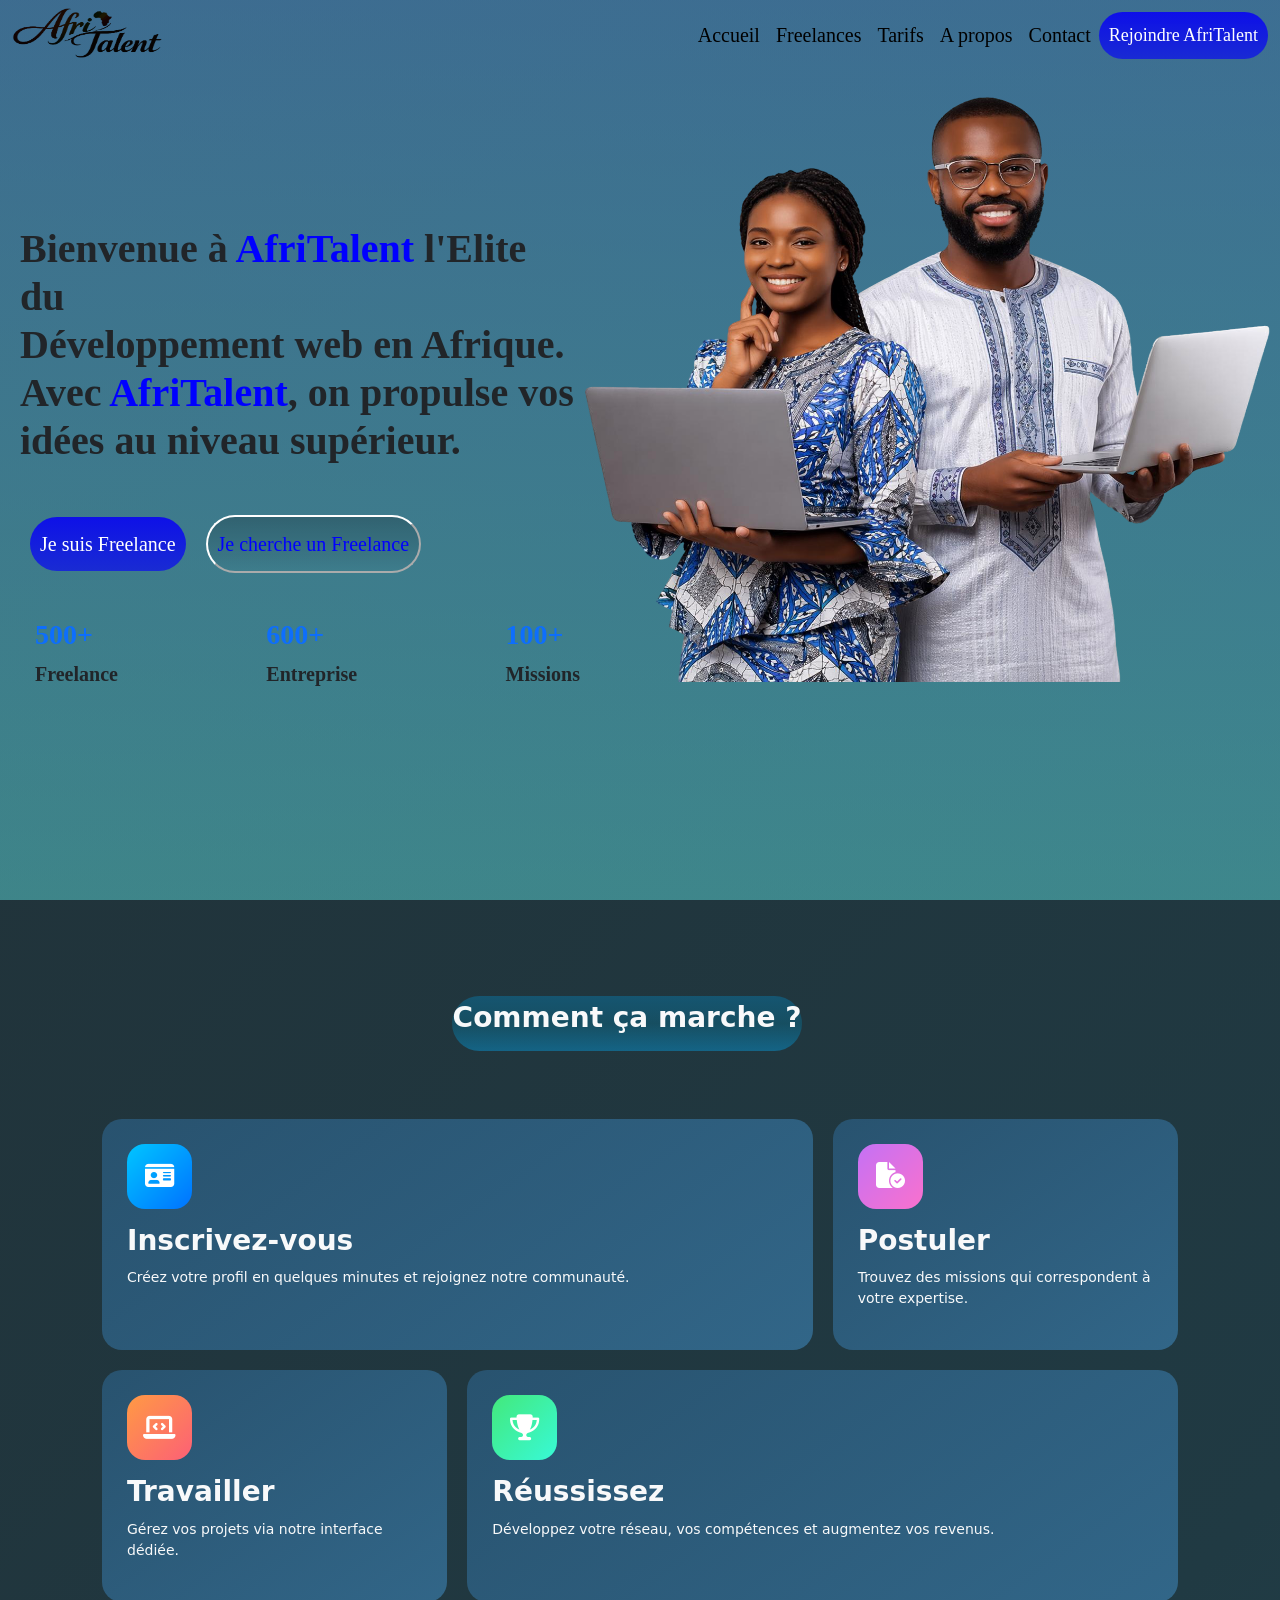
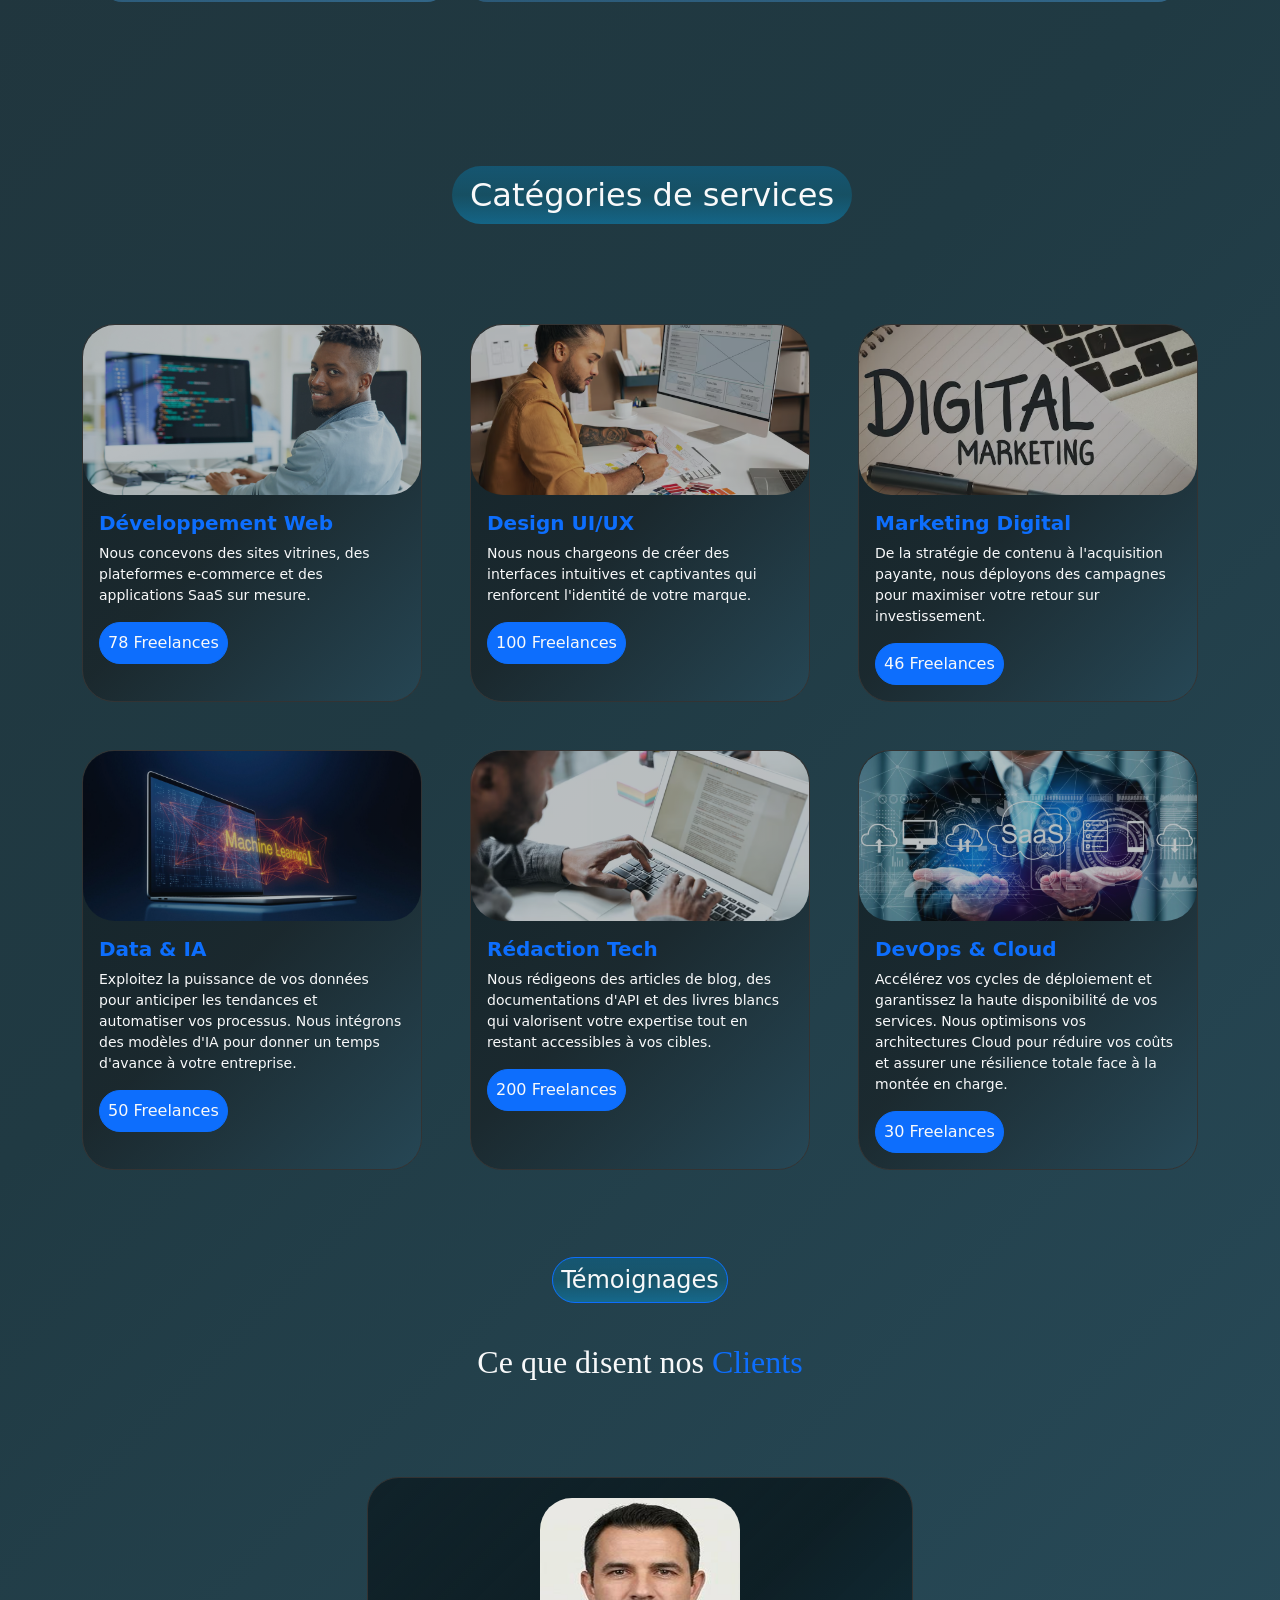
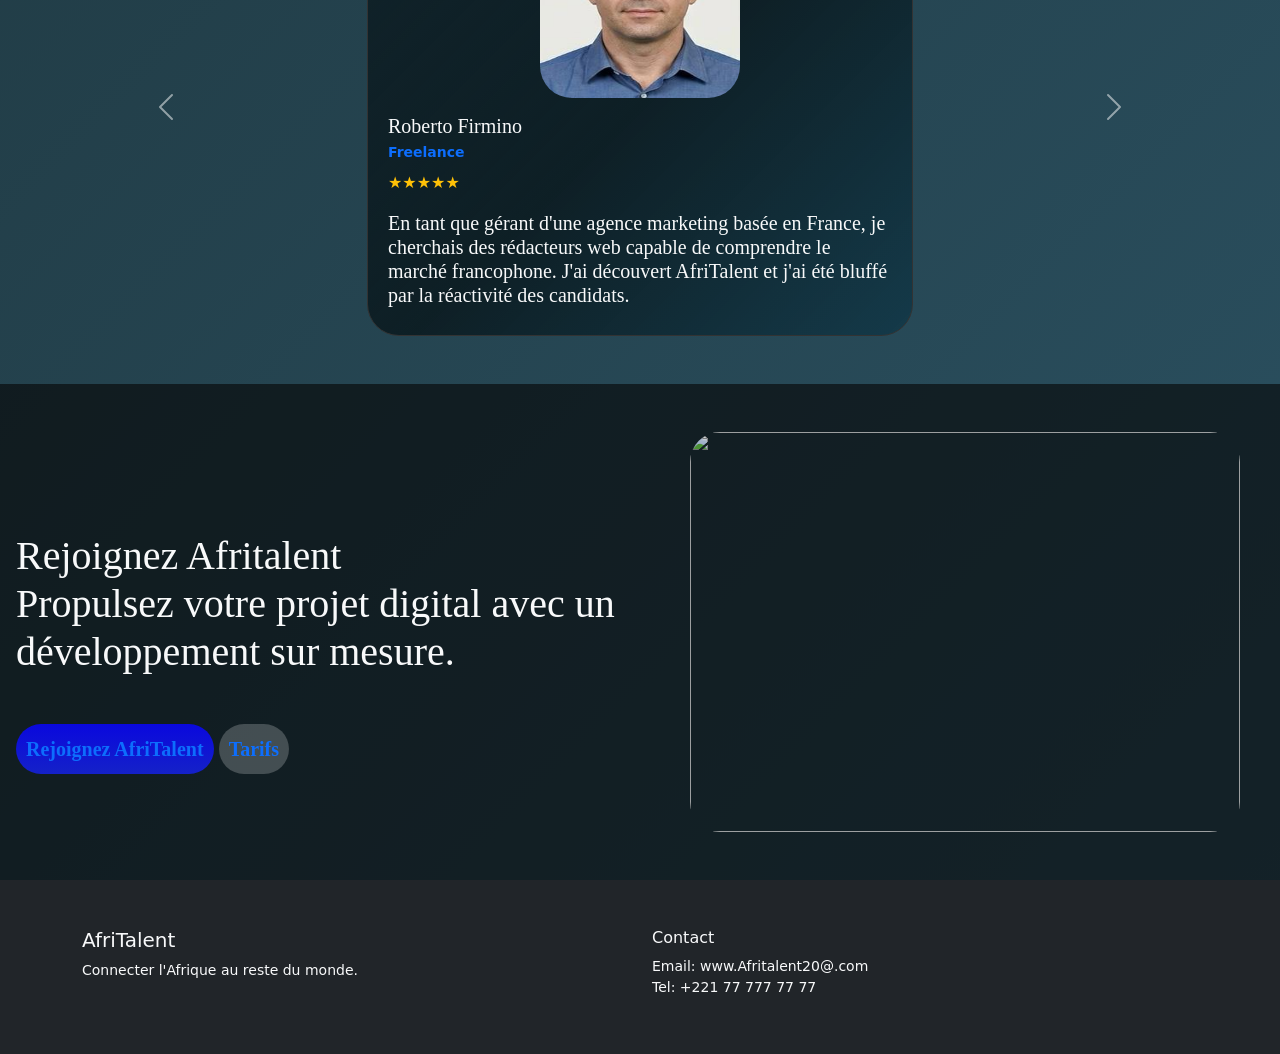
==== commit 8d48cad1: "CSS : responsive design mobile et tablette, media queries" ====
--- a/index.html
+++ b/index.html
@@ -5,9 +5,8 @@
    <meta charset="UTF-8">
    <meta name="viewport" content="width=device-width, initial-scale=1.0">
    <title>Document</title>
-
    <link href="https://cdn.jsdelivr.net/npm/bootstrap@5.3.0/dist/css/bootstrap.min.css" rel="stylesheet">
-   <link rel="stylesheet" href="https://cdn.jsdelivr.net/npm/bootstrap-icons@1.11.3/font/bootstrap-icons.min.css">
+   <link rel="stylesheet" href="https://cdnjs.cloudflare.com/ajax/libs/font-awesome/6.5.1/css/all.min.css">
    <link rel="stylesheet" href="Css/style.css">
 </head>
 
@@ -18,16 +17,20 @@
             <div class="container-fluid">
                <img src="Images/AFRI.png" alt="" class="LOGO mb-1">
                <!-- La class collapse navbar-collapse permet de faciliter le regroupage des liens de navigation sur des ecrans plus petit en menu amburgur comme les telephones -->
-               <div class="collapse navbar-collapse">
-                  <ul class="navbar-nav ms-auto">
+               <button class="navbar-toggler ms-auto" type="button" data-bs-toggle="collapse"
+                  data-bs-target="#navbarNav">
+                  <span class="navbar-toggler-icon"></span>
+               </button>
+               <div class="collapse navbar-collapse" id="navbarNav">
+                  <ul class="navbar-nav ms-auto text-end">
                      <li><a class="nav-link " href="index.html">Accueil</a></li>
                      <li><a class="nav-link" href="freelances.html">Freelances</a></li>
                      <li><a class="nav-link" href="tarifs.html">Tarifs</a></li>
                      <li><a class="nav-link" href="about.html">A propos</a></li>
                      <li><a class="nav-link" href="contact.html">Contact</a></li>
-
+                     <li><a class="buttonR btn btn-primary" href="">Rejoindre AfriTalent</a></li>
                   </ul>
-                  <button class="buttonR"><a href="">Rejoindre AfriTalent</a></button>
+                  
                </div>
             </div>
          </nav>
@@ -36,11 +39,11 @@
       <main>
          <section class="acceuil">
             <div class="backAcceuil">
-               <div class="display-8  fw-bold text-dark" id="texte">
+               <div class="display-6  fw-bold text-dark" id="texte">
                   Bienvenue à <span class="afritalent"> AfriTalent</span> l'Elite du <br> Développement web en
                   Afrique. <br>
                   Avec <span class="afritalent"> AfriTalent</span>, on propulse vos <br> idées au niveau supérieur.
-                  <div>
+                  <div class="BUTTONACCEUIL">
                      <button class="button">Je suis Freelance</button>
                      <button class="button2">Je cherche un Freelance</button>
                   </div>
@@ -60,7 +63,7 @@
                   </div>
                </div>
                <div>
-                  <img src="Images/AAT1.png" alt="" width="700px" height="587px">
+                  <img src="Images/AAT1.png" alt="" class="imageA">
                </div>
             </div>
          </section>
@@ -71,57 +74,37 @@
    <section class="py-5 mb-5">
       <div class="container">
          <h3 class="text-center fw-bold mb-5 pb-3 mt-5 text-light" id="Titre">Comment ça marche ?</h3>
-
-         <div class="Commentçamarhce">
-
-            <div id="carte1">
-               <div class="card h-100 rounded-5" id="backcarte">
-                  <img src="Images/Capture d'écran 2026-04-19 202310.png" alt="" width="150px" height="100px"
-                     class="rounded-5">
-                  <div class="card-body">
-                     <p class="badge bg-success">1</p>
-                     <h5 class="card-title text-light">Inscrivez-vous</h5>
-                     <p class="card-text text-light">Créez votre profil en quelques minutes et rejoignez notre
-                        communauté.</p>
-                  </div>
-               </div>
-            </div>
-
-            <div id="carte2">
-               <div class="card h-100 rounded-5" id="backcarte">
-                  <img src="Images/Capture d'écran 2026-04-19 202723.png" alt="" width="150px" height="130px"
-                     class="rounded-5">
-                  <div class="card-body">
-                     <p class="badge bg-success">2</p>
-                     <h5 class="card-title text-light">Postuler</h5>
-                     <p class="card-text text-light">Trouvez des missions qui correspondent à votre expertise.</p>
-                  </div>
-               </div>
-            </div>
-
-            <div id="carte3">
-               <div class="card h-100 rounded-5" id="backcarte">
-                  <img src="Images/Capture d'écran 2026-04-19 202951.png" alt="" width="150px" height="130px"
-                     class="rounded-5">
-                  <div class="card-body">
-                     <p class="badge bg-success">3</p>
-                     <h5 class="card-title text-light">Travailler</h5>
-                     <p class="card-text text-light">Gérez vos projets via notre interface dédiée.</p>
-                  </div>
-               </div>
-            </div>
-
-            <div id="carte4">
-               <div class="card h-100 rounded-5 border-0" id="backcarte">
-                  <img src="Images/Capture d'écran 2026-04-19 210205.png" alt="" width="150px" height="130px"
-                     class="rounded-5">
-                  <div class="card-body">
-                     <p class="badge bg-success">4</p>
-                     <h5 class="card-title text-light">Réussissez</h5>
-                     <p class="card-text text-light">Développez votre réseau, vos compétences et augmentez vos revenus
-                        durablement.</p>
-                  </div>
-               </div>
+         <div class="Commentçamarche">
+            <div class="card1" id="carte1">
+               <div class="lesicons " id="carte1C">
+                  <i class="fa-solid fa-id-card"></i>
+               </div>
+               <h3 class="text-light fw-bold">Inscrivez-vous</h3>
+               <p class="text-light">Créez votre profil en quelques minutes et rejoignez notre communauté.</p>
+            </div>
+
+            <div class="card1" id="carte2">
+               <div class="lesicons" id="carte2C">
+                  <i class="fa-solid fa-file-circle-check"></i>
+               </div>
+               <h3 class="text-light fw-bold">Postuler</h3>
+               <p class="text-light">Trouvez des missions qui correspondent à votre expertise.</p>
+            </div>
+
+            <div class="card1" id="carte3">
+               <div class="lesicons" id="carte3C">
+                  <i class="fa-solid fa-laptop-code"></i>
+               </div>
+               <h3 class="text-light fw-bold">Travailler</h3>
+               <p class="text-light">Gérez vos projets via notre interface dédiée.</p>
+            </div>
+
+            <div class="card1" id="carte4">
+               <div class="lesicons" id="carte4C">
+                  <i class="fa-solid fa-trophy"></i>
+               </div>
+               <h3 class="text-light fw-bold">Réussissez</h3>
+               <p class="text-light">Développez votre réseau, vos compétences et augmentez vos revenus.</p>
             </div>
          </div>
       </div>
@@ -129,8 +112,8 @@
    <section class="py-5 " id="Catégories">
       <div class="container">
          <h2 class="text-center text-light" id="Titre1">Catégories de services</h2>
-         <div class="row row-cols-1 row-cols-md-3 g-5">
-            <div class="col">
+         <div class="row g-5">
+            <div class="col-12 col-md-6 col-lg-4">
                <div class="card h-100 rounded-5" id="backcarte">
                   <img src="Images/imageAcceuil.jpg" alt="" class="rounded-5" id="services">
                   <div class="card-body">
@@ -143,7 +126,7 @@
                </div>
             </div>
 
-            <div class="col">
+            <div class="col-12 col-md-6 col-lg-4">
                <div class="card h-100 rounded-5" id="backcarte">
                   <img src="Images/Capture d'écran 2026-04-11 135808.png" alt="..." class="rounded-5" id="services">
                   <div class="card-body">
@@ -157,7 +140,7 @@
                </div>
             </div>
 
-            <div class="col">
+            <div class="col-12 col-md-6 col-lg-4">
                <div class="card h-100 rounded-5" id="backcarte">
                   <img src="Images/digitale.png" alt="" class="rounded-5" id="services">
                   <div class="card-body">
@@ -170,7 +153,7 @@
                   </div>
                </div>
             </div>
-            <div class="col">
+            <div class="col-12 col-md-6 col-lg-4">
                <div class="card h-100 rounded-5" id="backcarte">
                   <img src="Images/data_ia.jpg" alt="" class="rounded-5" id="services">
                   <div class="card-body">
@@ -184,7 +167,7 @@
                   </div>
                </div>
             </div>
-            <div class="col">
+            <div class="col-12 col-md-6 col-lg-4">
                <div class="card h-100 rounded-5" id="backcarte">
                   <img src="Images/redact.png" alt="" class="rounded-5" id="services">
                   <div class="card-body">
@@ -197,12 +180,12 @@
                   </div>
                </div>
             </div>
-            <div class="col">
+            <div class="col-12 col-md-6 col-lg-4">
                <div class="card h-100 rounded-5" id="backcarte">
                   <img src="Images/devops.png" alt="" class="rounded-5" id="services">
                   <div class="card-body">
                      <h5 class="card-title text-primary fw-bold">DevOps & Cloud</h5>
-                     <p class="card-text text-light small" >Accélérez vos cycles de déploiement et garantissez la haute
+                     <p class="card-text text-light small">Accélérez vos cycles de déploiement et garantissez la haute
                         disponibilité de vos services. Nous optimisons vos architectures Cloud pour réduire vos coûts et
                         assurer une résilience totale face à la montée en charge.</p>
                      <button class="rounded-5 bg-primary p-2 border border-primary"><a href="" class="text-light">30
@@ -214,80 +197,92 @@
    </section>
 
    <section class="py-5 ">
-  <div class="container">
-    <h4 class="text-center mb-5 "><span class="border border-primary rounded-5 p-2 text-light" id="Titre2" id="TEM">Témoignages</span></h4>
-    <h2 class="text-center pb-3 text-light mb-5 pb-5" id="TEM">Ce que disent nos <span class="text-primary">Clients</span></h2>
-    <div id="carouselExampleControlsNoTouching" class="carousel slide" data-bs-touch="false">
-      <div class="carousel-inner">
-        <div class="carousel-item active">
-          <div class="row justify-content-center">
-            <div class="col-lg-6">
-                <div class="card p-1 rounded-5 h-100">
-                <div class="d-flex justify-content-center mt-3 ">
-                  <img src="Images/Avis1.jpeg" alt="" style="width: 100px; height: 120px;" class="rounded-5">
-                </div>
-                <div class="card-body">
-                  <h5 class="mb-1 text-light" id="TEM">Roberto Firmino</h5>
-                  <p class=" mb-2 text-primary fw-bold">Freelance</p>
-                  <div class="mb-3 text-warning">
-                    <span>★</span><span>★</span><span>★</span><span>★</span><span>★</span>
-                  </div>
-                  <h5 class="text-light"id="TEM">En tant que gérant d'une agence marketing basée en France, je cherchais des rédacteurs web capable de comprendre le marché francophone. J'ai découvert AfriTalent et j'ai été bluffé par la réactivité des candidats.</h5>
-                </div>
-              </div>
-            </div>
-          </div>
-        </div>
-        <div class="carousel-item">
-          <div class="row justify-content-center">
-            <div class="col-lg-6">
-              <div class="card p-1 rounded-5 h-100" >
-                <div class="d-flex justify-content-center mt-3">
-                  <img src="Images/Avis2.jpeg" alt="" style="width: 100px; height: 110px;" class="rounded-5">
-                </div>
-                <div class="card-body">
-                  <h5 class=" text-light" id="TEM">Emile François Gomis</h5>
-                  <p class=" mb-2 text-primary fw-bold">Freelance</p>
-                  <div class=" mb-3 text-warning">
-                    <span>★</span><span>★</span><span>★</span><span>★</span><span>★</span>
-                  </div>
-                  <h5 class=" text-light pb-3 "id="TEM">Je suis développeur junior vivant à Dakar et j'avais du mal à me faire une place sur les grosses plateformes internationales comme Upwork. Sur AfriTalent, j'ai l'impression que mon profil est vraiment mis en valeur.Vraiment c'est Top </h5>
-                </div>
-              </div>
-            </div>
-          </div>
-        </div>
-        <div class="carousel-item">
-          <div class="row justify-content-center">
-            <div class="col-lg-6">
-              <div class="card  rounded-5 h-100" >
-                <div class="d-flex justify-content-center mt-3">
-                  <img src="Images/Avis3.jpeg" alt="" style="width: 100px; height: 100px;" class="rounded-5">
-                </div>
-                <div class="card-body">
-                  <h5 class=" mb-1 text-light" id="TEM">Marie Ndiago</h5>
-                  <p class=" mb-2 text-primary fw-bold">Consultante RH</p>
-                  <div class="mb-3 text-warning">
-                    <span>★</span><span>★</span><span>★</span><span>★</span><span>★</span>
-                  </div>
-                  <h5 class=" text-light mb-2 " id="TEM">Consultante RH depuis 5 ans . Ce que j'apprécie, c'est le sérieux : on sent que les clients qui viennent ici cherchent de la vraie compétence et pas juste un prix bas. La plateforme est moderne, les virements sont ponctuels.</h5>
-                </div>
-              </div>
-            </div>
-          </div>
-        </div>
+      <div class="container">
+         <h4 class="text-center mb-5 "><span class="border border-primary rounded-5 p-2 text-light" id="Titre2"
+               id="TEM">Témoignages</span></h4>
+         <h2 class="text-center pb-3 text-light mb-5 pb-5" id="TEM">Ce que disent nos <span
+               class="text-primary">Clients</span></h2>
+         <div id="carouselExampleControlsNoTouching" class="carousel slide" data-bs-touch="false">
+            <div class="carousel-inner">
+               <div class="carousel-item active">
+                  <div class="row justify-content-center">
+                     <div class="col-lg-6">
+                        <div class="card p-1 rounded-5 h-100">
+                           <div class="d-flex justify-content-center mt-3 ">
+                              <img src="Images/Avis1.jpeg" alt="" width="200px" height="200px" class="rounded-5">
+                           </div>
+                           <div class="card-body">
+                              <h5 class="mb-1 text-light" id="TEM">Roberto Firmino</h5>
+                              <p class=" mb-2 text-primary fw-bold">Freelance</p>
+                              <div class="mb-3 text-warning">
+                                 <span>★</span><span>★</span><span>★</span><span>★</span><span>★</span>
+                              </div>
+                              <h5 class="text-light" id="TEM">En tant que gérant d'une agence marketing basée en France,
+                                 je cherchais des rédacteurs web capable de comprendre le marché francophone. J'ai
+                                 découvert AfriTalent et j'ai été bluffé par la réactivité des candidats.</h5>
+                           </div>
+                        </div>
+                     </div>
+                  </div>
+               </div>
+               <div class="carousel-item">
+                  <div class="row justify-content-center">
+                     <div class="col-lg-6 ">
+                        <div class="card p-1 rounded-5 h-100">
+                           <div class="d-flex justify-content-center mt-3">
+                              <img src="Images/Avis2.jpeg" alt="" width="200px" height="200px" class="rounded-5">
+                           </div>
+                           <div class="card-body">
+                              <h5 class=" text-light" id="TEM">Emile François Gomis</h5>
+                              <p class=" mb-2 text-primary fw-bold">Freelance</p>
+                              <div class=" mb-3 text-warning">
+                                 <span>★</span><span>★</span><span>★</span><span>★</span><span>★</span>
+                              </div>
+                              <h5 class=" text-light pb-3 " id="TEM">Je suis développeur junior vivant à Dakar et
+                                 j'avais du mal à me faire une place sur les grosses plateformes internationales comme
+                                 Upwork. Sur AfriTalent, j'ai l'impression que mon profil est vraiment mis en
+                                 valeur.Vraiment c'est Top </h5>
+                           </div>
+                        </div>
+                     </div>
+                  </div>
+               </div>
+               <div class="carousel-item">
+                  <div class="row justify-content-center">
+                     <div class="col-lg-6">
+                        <div class="card  rounded-5 h-100">
+                           <div class="d-flex justify-content-center mt-3">
+                              <img src="Images/Avis3.jpeg" alt="" width="200px" height="200px" class="rounded-5">
+                           </div>
+                           <div class="card-body">
+                              <h5 class=" mb-1 text-light" id="TEM">Marie Ndiago</h5>
+                              <p class=" mb-2 text-primary fw-bold">Consultante RH</p>
+                              <div class="mb-3 text-warning">
+                                 <span>★</span><span>★</span><span>★</span><span>★</span><span>★</span>
+                              </div>
+                              <h5 class=" text-light mb-2 " id="TEM">Consultante RH depuis 5 ans . Ce que j'apprécie,
+                                 c'est le sérieux : on sent que les clients qui viennent ici cherchent de la vraie
+                                 compétence et pas juste un prix bas. La plateforme est moderne, les virements sont
+                                 ponctuels.</h5>
+                           </div>
+                        </div>
+                     </div>
+                  </div>
+               </div>
+            </div>
+            <button class="carousel-control-prev" type="button" data-bs-target="#carouselExampleControlsNoTouching"
+               data-bs-slide="prev">
+               <span class="carousel-control-prev-icon" aria-hidden="true"></span>
+               <span class="visually-hidden">Previous</span>
+            </button>
+            <button class="carousel-control-next" type="button" data-bs-target="#carouselExampleControlsNoTouching"
+               data-bs-slide="next">
+               <span class="carousel-control-next-icon" aria-hidden="true"></span>
+               <span class="visually-hidden">Next</span>
+            </button>
+         </div>
       </div>
-      <button class="carousel-control-prev" type="button" data-bs-target="#carouselExampleControlsNoTouching" data-bs-slide="prev">
-        <span class="carousel-control-prev-icon" aria-hidden="true"></span>
-        <span class="visually-hidden">Previous</span>
-      </button>
-      <button class="carousel-control-next" type="button" data-bs-target="#carouselExampleControlsNoTouching" data-bs-slide="next">
-        <span class="carousel-control-next-icon" aria-hidden="true"></span>
-        <span class="visually-hidden">Next</span>
-      </button>
-    </div>
-  </div>
-</section>
+   </section>
    </main>
 
    <section class="py-5 pt-5" id="bbb">
@@ -296,9 +291,9 @@
             <h2 class="text-light ms-3" id="rejoignez">
                Rejoignez Afritalent <br> Propulsez votre projet digital avec un développement sur mesure.
             </h2>
-            <div class="mt-5 ms-3 ">
+            <div class="mt-5 ms-3 " id="ButtonRT">
                <button class=" fw-bold text-light " id="bt1"><a href="">Rejoignez AfriTalent</a></button>
-               <button class="text-light fw-bold" id="bt2"><a href="">Voir les Tarifs</a></button>
+               <button class="text-light fw-bold" id="bt2"><a href="tarifs.html">Tarifs</a></button>
             </div>
          </div>
          <div>
@@ -310,11 +305,11 @@
    <footer class=" bg-dark text-light pt-5 pb-3">
       <div class="container">
          <div class="row">
-            <div class="col-md-4 mb-4">
+            <div class="col-md-6 mb-4">
                <h5>AfriTalent</h5>
                <p>Connecter l'Afrique au reste du monde.</p>
             </div>
-            <div class="col-md-4 mb-4">
+            <div class="col-md-6 mb-4">
                <h6>Contact</h6>
                <p>Email: www.Afritalent20@.com<br>Tel: +221 77 777 77 77</p>
             </div>
--- a/Css/style.css
+++ b/Css/style.css
@@ -15,11 +15,11 @@
 }
 
 .zzz {
-    background: linear-gradient(to right, rgba(255, 254, 254, 0.575), rgba(7, 7, 7, 0.171)), url(../../../Images/BACK140.png);
-    /* linear-gradient(to top,rgba(243, 245, 245, 0.356), rgba(21, 17, 214, 0.336)), */
+    background:linear-gradient(to bottom,rgba(92, 173, 240, 0.479),rgba(103, 245, 245, 0.418)),url(../../../../Downloads/img1.png);
+    height: 100vh;
     background-size: cover;
     background-position: center;
-    background-attachment: fixed;
+
 
 }
 
@@ -33,10 +33,14 @@
 }
 
 #texte {
-    margin-top: 100px;
+    margin-top: 130px;
     margin-left: 20px;
     font-family: 'Times New Roman', Times, serif;
     font-size: 40px;
+}
+.imageA{
+    width: 700px;
+    height: 587px;
 }
 
 .button {
@@ -57,8 +61,7 @@
     border: blue;
     padding: 10px 10px;
     border-radius: 30px;
-    font-size: 20px;
-
+    font-size: 18px;
     font-family: 'Times New Roman';
 }
 
@@ -131,7 +134,7 @@
     background: linear-gradient(rgba(9, 6, 241, 0.904), rgba(21, 34, 219, 0.897));
     color: white;
     border: blue;
-    padding: 15px 10px;
+    padding: 10px 10px;
     border-radius: 30px;
     font-size: 20px;
     font-family: 'Times New Roman';
@@ -141,18 +144,16 @@
 
 a {
     text-decoration: none;
-    color: white;
 
 
 }
 
 #bt2 {
-    padding: 15px;
     border-radius: 30px;
     background-color: rgba(255, 255, 255, 0.212);
     color: white;
     border: white;
-    padding: 15px 10px;
+    padding: 10px 10px;
     border-radius: 30px;
     font-size: 20px;
     font-family: 'Times New Roman';
@@ -208,7 +209,9 @@
     color: #555;
 }
 
-input, select, textarea {
+input,
+select,
+textarea {
     padding: 10px;
     border: 1px solid #ddd;
     border-radius: 6px;
@@ -220,7 +223,7 @@
     border-color: #007bff;
 }
 
-#btnEnvoyer{
+#btnEnvoyer {
     width: 30%;
     padding: 10px;
     background-color: #007bff;
@@ -230,16 +233,18 @@
     font-size: 16px;
 
 }
-#btnAnnuler{
+
+#btnAnnuler {
     width: 30%;
     padding: 10px;
-    background-color:white;
+    background-color: white;
     color: black;
     border-radius: 20px;
     font-size: 16px;
 
 }
-label{
+
+label {
     color: white;
 }
 
@@ -264,7 +269,7 @@
 }
 
 .carteVert {
-    color: rgba(38, 156, 38, 0.747);
+    color: rgba(5, 250, 5, 0.959);
 }
 
 #pop {
@@ -382,6 +387,7 @@
     background: linear-gradient(#0f202710, #203a4318, #2c53640c);
 
 }
+
 .contact-form {
     padding: 35px;
     padding-top: 5px;
@@ -393,21 +399,26 @@
     margin-top: 0;
 
 }
+
 .group {
     margin-bottom: 10px;
 }
+
 label {
     display: block;
     margin-bottom: 5px;
 
 }
 
-input, select, textarea {
+input,select,textarea {
     width: 100%;
     padding: 7px;
     border: 1px solid #ddd;
     border-radius: 5px;
     font-size: 14px;
+}
+#Notre{
+    border-radius: 50%;
 }
 
 #Titre {
@@ -438,8 +449,57 @@
     padding: 10px 15px;
     background: linear-gradient(#135b7ad7, #096f916b, #0b86bb91);
 }
-
-.Commentçamarhce {
+html, body {
+    overflow-x: hidden;
+    width: 100%;
+    
+}
+
+.card {
+    background: linear-gradient(135deg, #0f2027ec, #061216bb, #0931429c);
+    border: 1px solid #333;
+    border-radius: 30px;
+}
+
+#carte1 {
+    grid-column: 1 / 3;
+    grid-row: 1 / 2;
+}
+
+#carte2 {
+    grid-column: 3 / 4;
+    grid-row: 1 / 2;
+}
+
+#carte3 {
+    grid-column: 1 / 2;
+    grid-row: 2 / 3;
+}
+
+#carte4 {
+    grid-column: 2 / 4;
+    grid-row: 2 / 3;
+}
+
+#services {
+    height: 170px;
+    object-fit: cover;
+    width: 100%;
+}
+
+#backcarte:hover {
+    transform: translateY(-8px);
+    transition: 0.7s;
+    cursor: pointer;
+    box-shadow: 0 10px 10px rgba(251, 251, 252, 0.897);
+    border-color: white;
+}
+
+#TEM {
+    font-family: var(--font-titles);
+}
+
+.Commentçamarche {
     display: grid;
     grid-template-columns: repeat(3, 1fr);
     grid-template-rows: auto;
@@ -447,43 +507,289 @@
     padding: 20px;
 }
 
-.card {
-    background: linear-gradient(135deg, #0f2027ec, #061216bb, #0931429c);
-    border: 1px solid #333;
-    border-radius: 30px;
-}
-
-#carte1 {
-    grid-column: 1 / 3;
-    grid-row: 1 / 2;
-}
-
-#carte2 {
-    grid-column: 3 / 4;
-    grid-row: 1 / 2;
-}
-
-#carte3 {
-    grid-column: 1 / 2;
-    grid-row: 2 / 3;
-}
-
-#carte4 {
-    grid-column: 2 / 4;
-    grid-row: 2 / 3;
-}
-#services {
-    height: 170px;      
-    object-fit: cover;
-    width: 100%;
-}
-#backcarte:hover {
-    transform: translateY(-20px);
-    transition: 0.7s;
-    cursor: pointer;
-    box-shadow: 0 10px 10px rgba(251, 251, 252, 0.897);
-    border-color:white; 
-}
-#TEM{
-    font-family: var(--font-titles);
-}+.card1 {
+    background: linear-gradient(145deg, #2a597ad0, #356f96d5);
+    padding: 25px;
+    border-radius: 20px;
+}
+
+#carte1:hover {
+    transform: translateY(-8px);
+    transition: 0.5s;
+}
+
+#carte2:hover {
+    transform: translateY(-8px);
+    transition: 0.5s;
+}
+
+#carte3:hover {
+    transform: translateY(-8px);
+    transition: 0.5s;
+}
+
+#carte4:hover {
+    transform: translateY(-8px);
+    transition: 0.5s;
+}
+
+.lesicons {
+    width: 65px;
+    height: 65px;
+    border-radius: 18px;
+    display: flex;
+    align-items: center;
+    justify-content: center;
+    font-size: 26px;
+    margin-bottom: 15px;
+    color: white;
+}
+
+#carte1C {
+    background: linear-gradient(135deg, #00c6ff, #0072ff);
+}
+
+#carte2C {
+    background: linear-gradient(135deg, #c471f5, #fa71cd);
+}
+
+#carte3C {
+    background: linear-gradient(135deg, #ff9a44, #fc6076);
+}
+
+#carte4C {
+    background: linear-gradient(135deg, #43e97b, #38f9d7);
+}
+
+h3 {
+    margin: 10px 0;
+}
+
+p {
+    font-size: 14px;
+}
+
+@media (min-width: 768px) and (max-width: 991px){
+    .navbar-nav {
+        background-color: #ffffff;
+        width: 200px;
+        margin-left: auto;
+        padding: 10px;           
+        border-radius: 8px;     
+        margin-top: 15px; 
+        box-shadow: 0px 4px 10px rgba(0, 0, 0, 0.1); 
+    }
+    .Commentçamarche{
+        grid-template-columns: 1fr 1fr;
+    }
+    #carte1{
+        grid-row: auto;
+        grid-column: auto;
+    }
+    #carte2{
+        grid-row: auto;
+        grid-column: auto;
+    }
+    #carte3{
+        grid-row: auto;
+        grid-column: auto;
+    }
+    #carte4{
+        grid-row: auto;
+        grid-column: auto;
+    }
+    
+    .zzz{
+        height: 65vh;
+    }
+    #texte{
+        margin-left:5px;
+        font-size: 18px;
+        margin-top: 0;
+        padding-top: 80px;
+    }
+    .backAcceuil {
+        display: flex;
+        flex-direction:row;
+        justify-content: space-between;
+    }
+
+    .backAcceuil img {
+        width: 400px;
+        height: 416px;
+        margin-top:0;
+    }
+    .groupe{
+        width: 350px;
+        padding-right: 100px;
+        height: auto;
+    }
+    .stat {
+        display: flex;
+        justify-content:space-between;
+        flex-wrap: nowrap;
+        gap: 20px;
+        margin-bottom: 20px;
+     
+    }
+
+    #rejoignez{
+        font-size: 23px;
+        margin-bottom: 50px;
+        margin-top: 40px;
+   
+    }
+    #ButtonRT{
+        display: flex;
+        padding-left: 200px;
+        gap: 15px;
+    
+    }
+    #bt1{
+        padding: 5px 30px;
+        font-size: 20px;
+
+    }
+    #bt2{
+        padding: 5px 30px;
+        font-size: 20px;
+
+    }
+
+    .BUTTONACCEUIL{
+        display: flex;
+        justify-content: center;
+        gap: 10px;
+    }
+
+    .button, .button2 {
+        font-size: 16px;
+        padding: 10px 12px;
+        
+    }
+    #Titre, #Titre1, #Titre2 {
+        margin-left: auto;
+        margin-right: auto;
+        width: 90%;
+        max-width: 350px;
+    }
+
+    .navbar-nav {
+        background: linear-gradient(rgba(247,244,244,0.6), rgba(247,244,244,0.4));
+        width: 200px;
+        margin-left: auto;
+        padding: 10px;
+        border-radius: 8px;
+        margin-top: 15px;
+    }
+
+    .nav-link{
+        font-size: 20px;
+    }
+    .Commentçamarche {
+        grid-template-columns: 1fr 1fr;
+    }
+
+    #Catégories .col {
+        width: 50%;
+    }
+}
+@media (max-width: 767px){
+    .navbar-nav {
+        background:linear-gradient(rgba(247,244,244,0.6), rgba(247,244,244,0.4));
+        width: 200px;
+        margin-left: auto;
+        padding: 10px;           
+        border-radius: 8px;     
+        margin-top: 15px; 
+    }
+
+    .zzz{
+        min-height: 70vh;
+    }
+
+    .imageA {
+        display: none;
+    }
+    .groupe{
+        display: none;
+    }
+
+    #texte {
+        font-size: 24px;
+        line-height: 1.2;
+    }
+
+    .button, .button2 {
+        width: 90%;
+        margin-left: 5%;
+        margin-top: 15px;
+    }
+
+    .Commentçamarche {
+        padding: 20px;
+    }
+
+    .card1{
+        padding: 20px;
+    }
+
+    .stat {
+        flex-wrap: wrap;
+    }
+    #Notre{
+        width: 200px;
+        height: 200px;
+        margin-left: 80px;
+        margin-top: 20px;
+        border-radius: 50px;
+    }
+
+    #Titre, #Titre1, #Titre2 {
+        margin-left: auto;
+        margin-right: auto;
+        width: 90%;
+        max-width: 350px;
+    }
+    #notrehistoire{
+        display: flex;
+        flex-direction: column;
+    }
+    #histoire{
+        width: 360px;
+        height: 300px;
+        margin-top: 70px;
+        opacity: 0.75;
+    }
+    .Commentçamarche {
+        grid-template-columns: 1fr;
+        gap: 20px;
+    }
+
+    #carte1,#carte2,#carte3,#carte4{
+        grid-column: 1 / 2;
+        grid-row: auto;
+    }
+    .stat{
+        margin-right: 20px;
+    }
+
+    .contact-form {
+        padding: 15px;
+    }
+
+    footer .row {
+        text-align: center;
+    }
+}
+@media (min-width: 992px) and (max-width:1200px){
+    .backAcceuil img{
+        width: 700px;
+        height: 690px;
+    }
+    #texte{
+        font-size: 33px;
+        margin-top: 200px;
+    }
+
+}
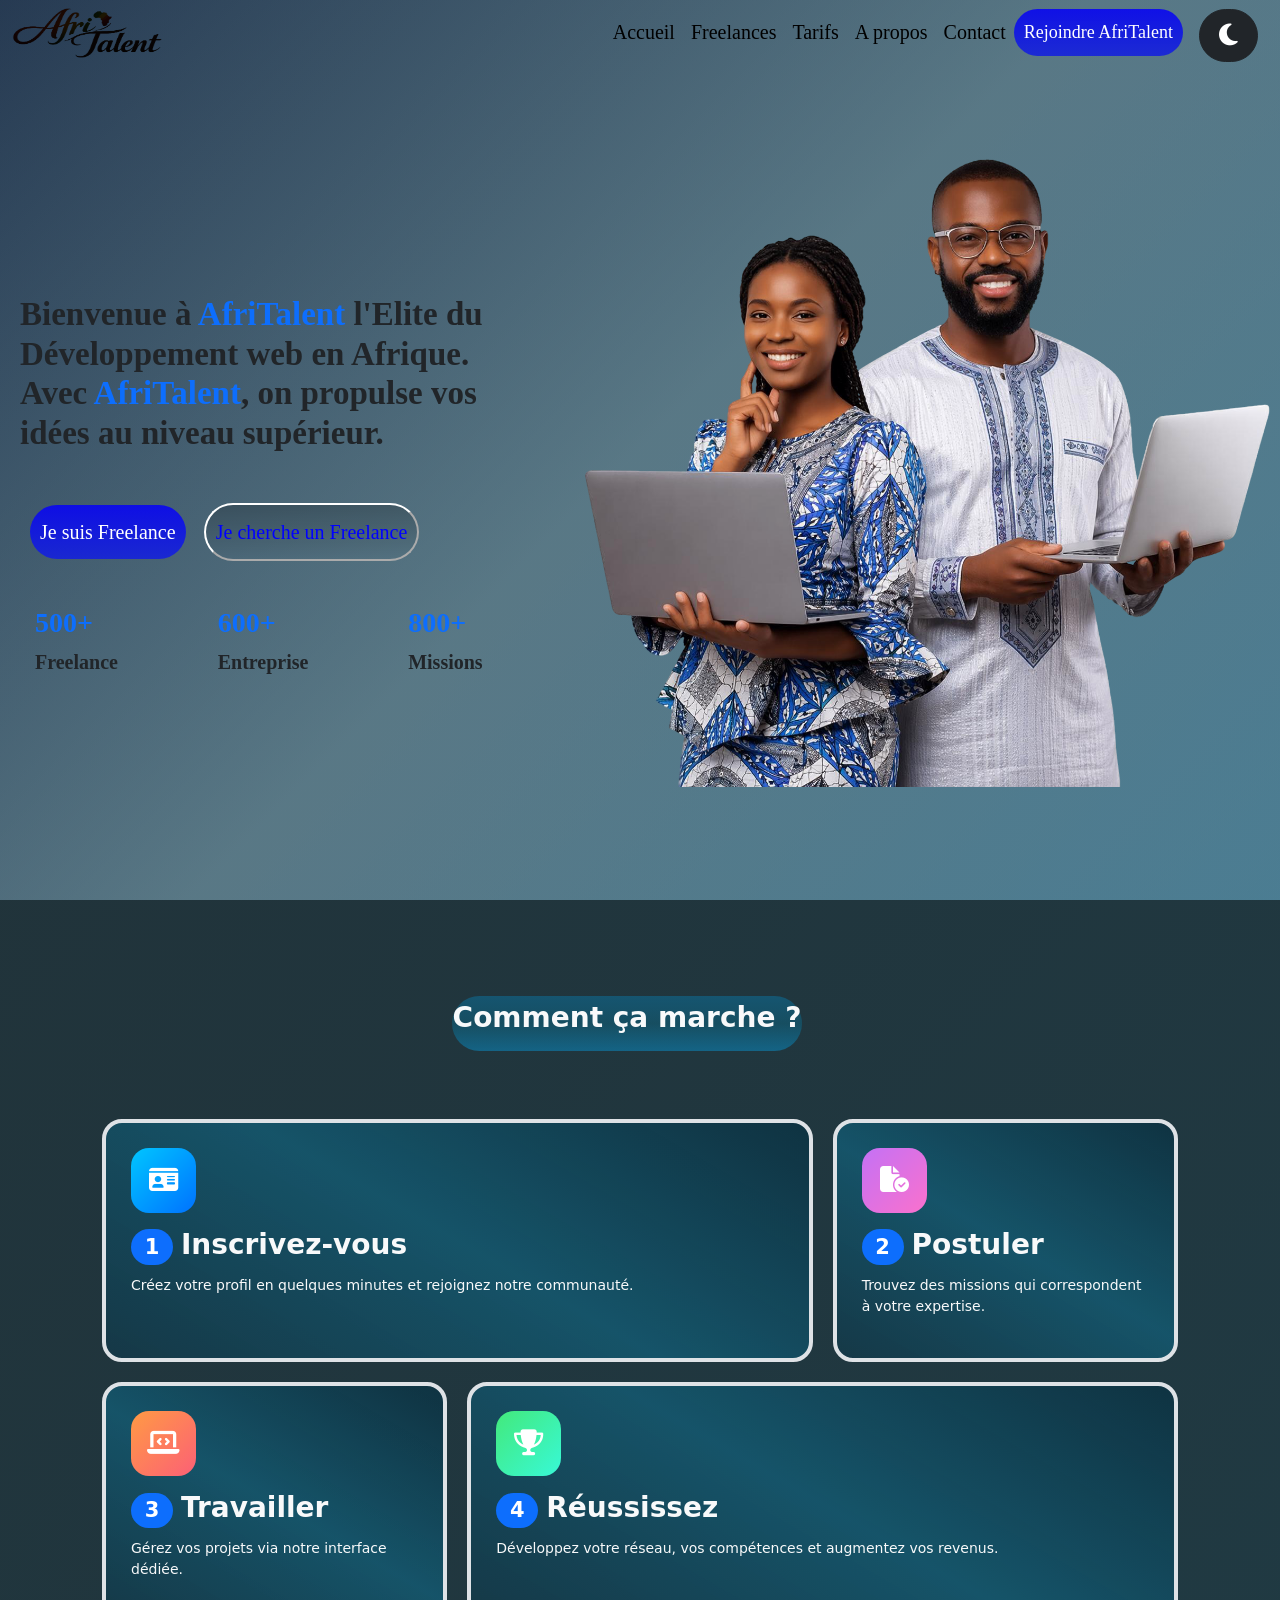
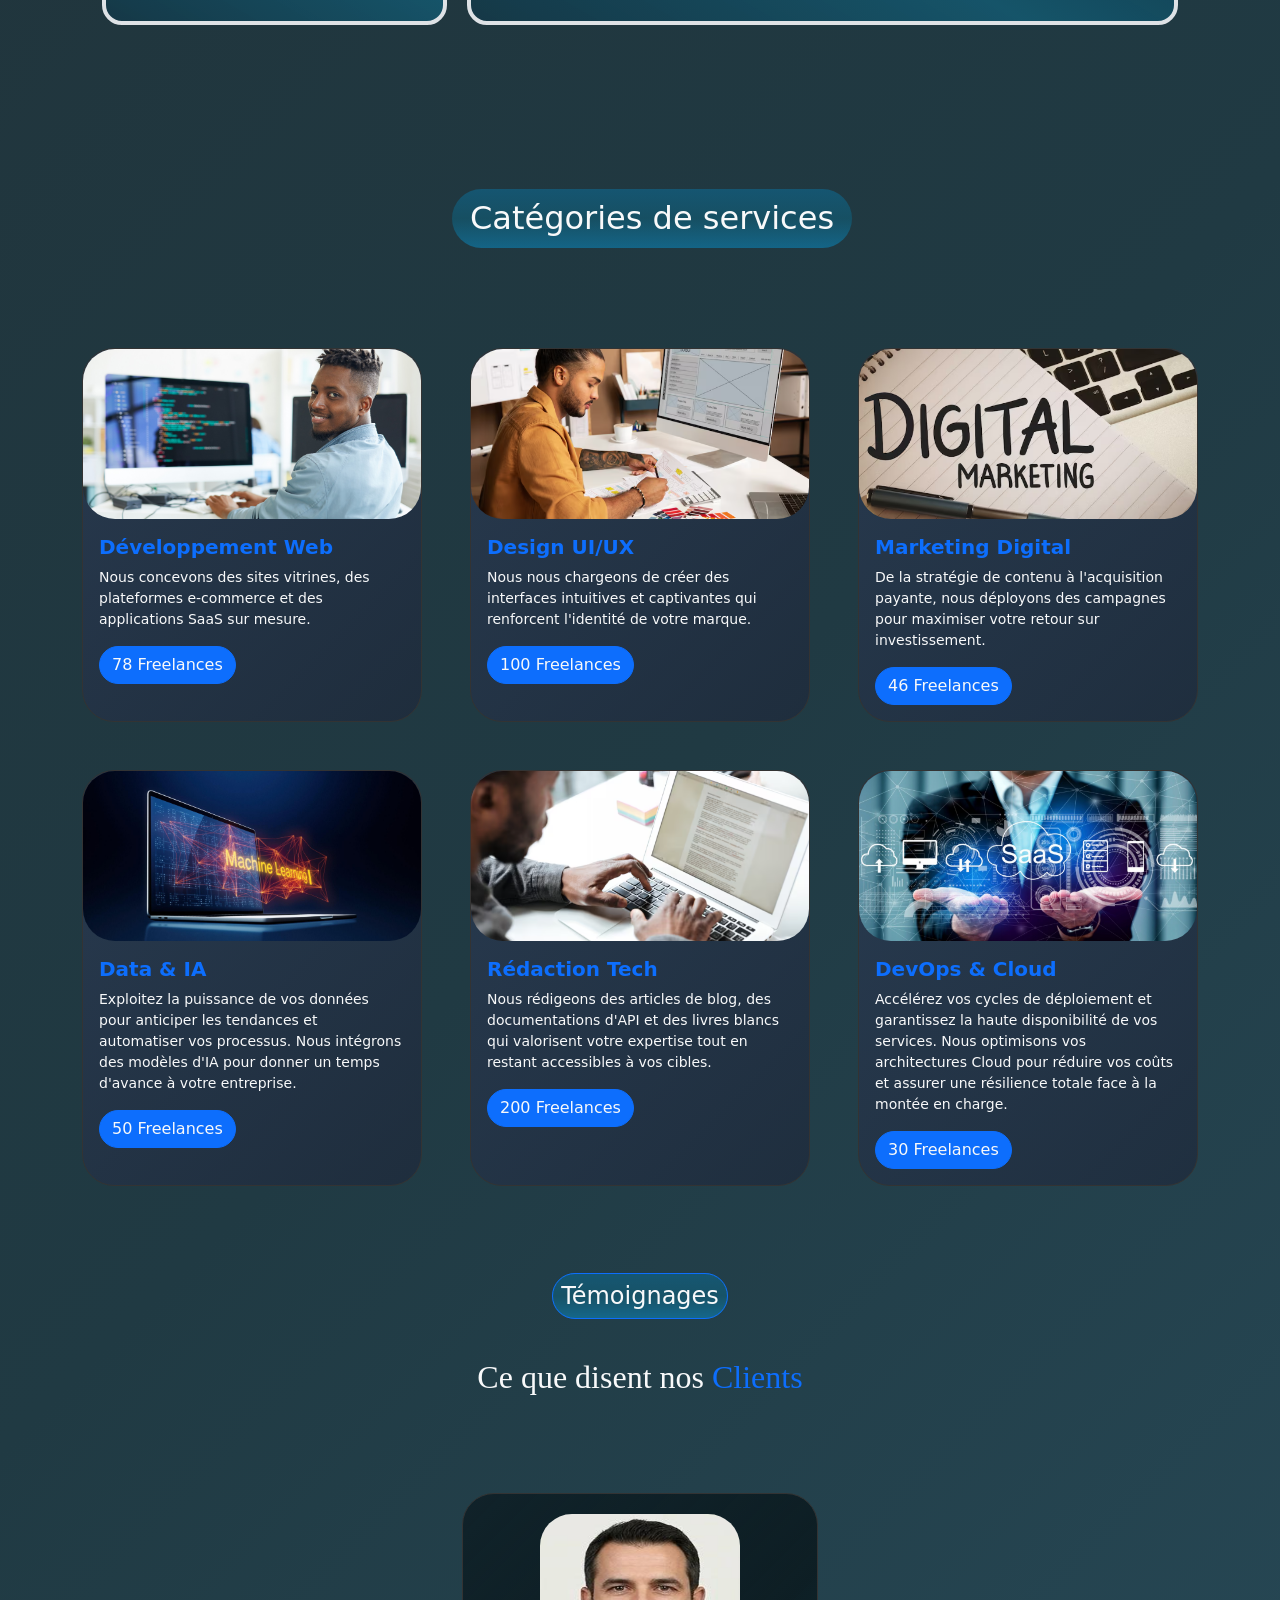
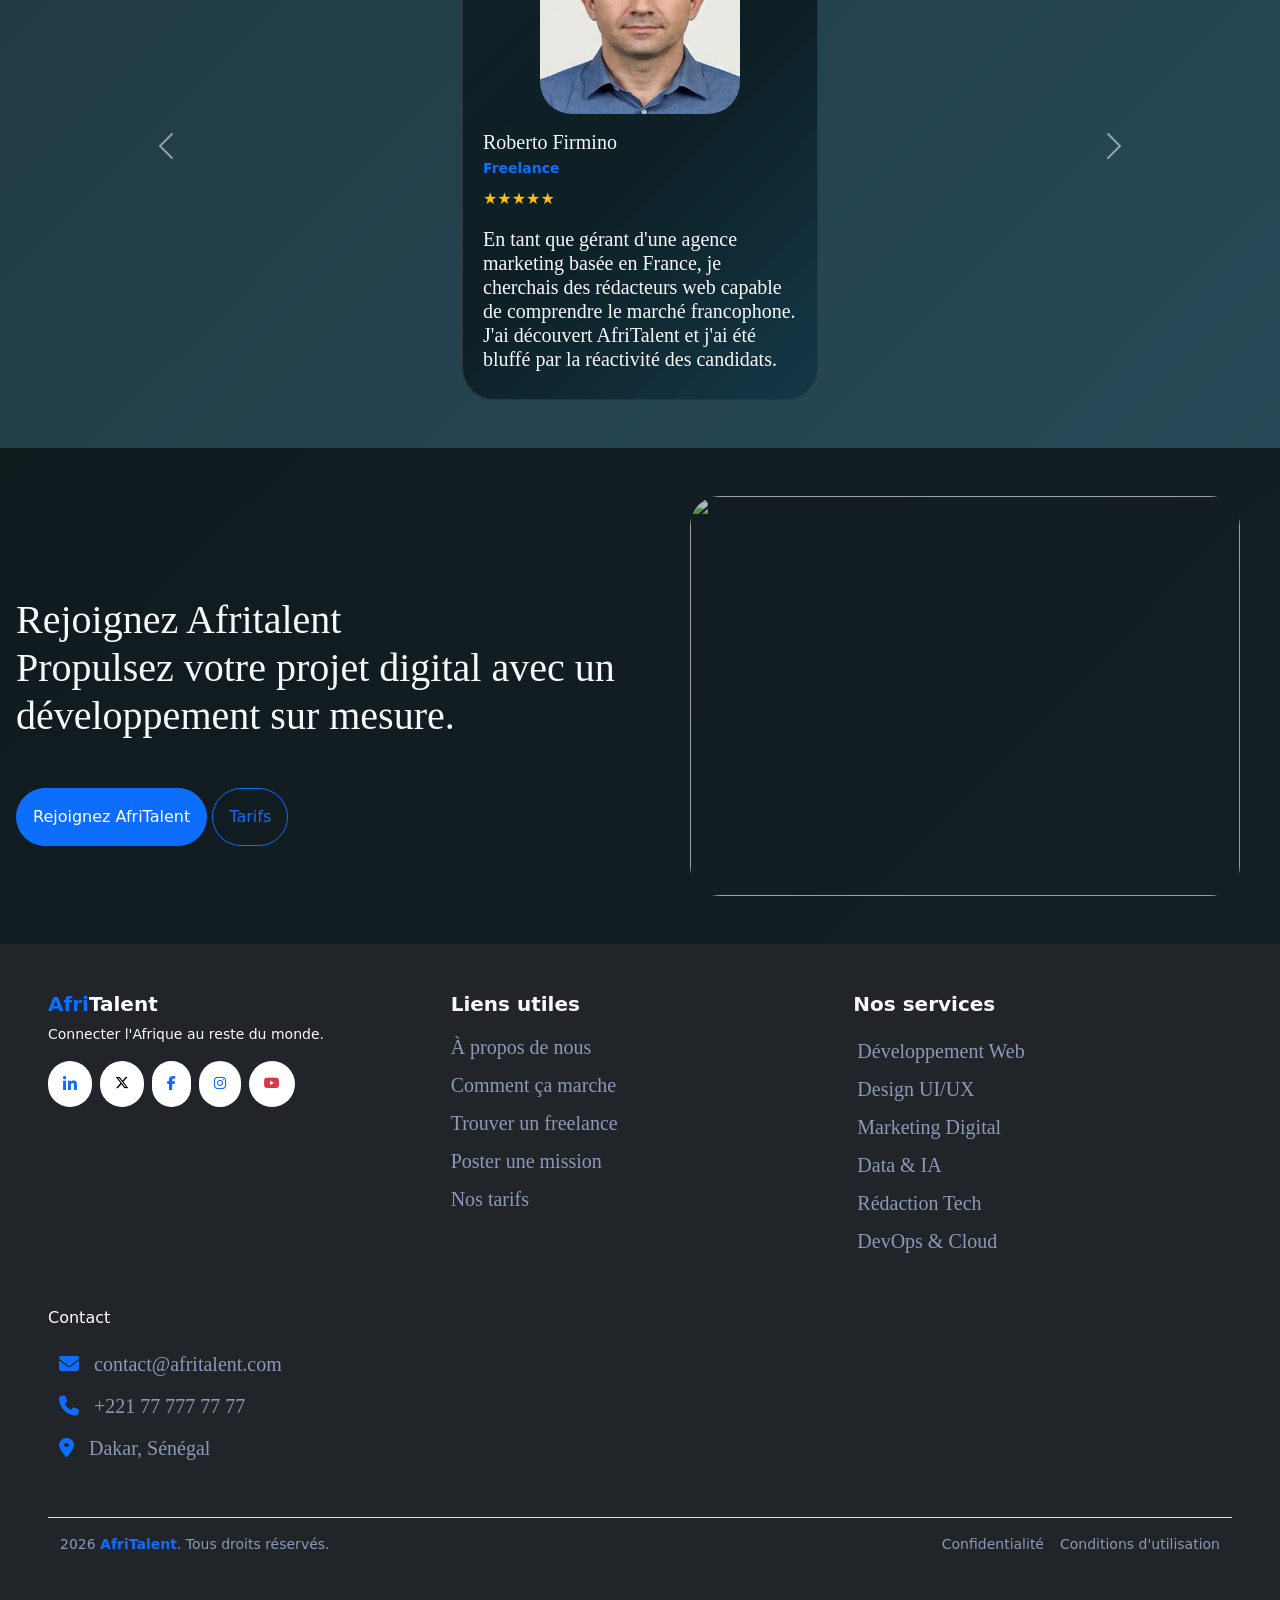
==== commit 57dec7ea: "JS : dark mode avec localStorage, navbar dynamique au scroll" ====
--- a/index.html
+++ b/index.html
@@ -29,20 +29,24 @@
                      <li><a class="nav-link" href="about.html">A propos</a></li>
                      <li><a class="nav-link" href="contact.html">Contact</a></li>
                      <li><a class="buttonR btn btn-primary" href="">Rejoindre AfriTalent</a></li>
+                     <li class="nav-item d-flex align-items-center btn btn-dark ms-3" id="noiretblanc">
+                        <i class="fa-solid fa-moon" id="NOIRBLANC" style="font-size: 25px;"></i>
+                     </li>
                   </ul>
-                  
+
                </div>
             </div>
          </nav>
       </header>
-
       <main>
+   <!-- Cette partie ci dessous indique la page d'acceuil de notre site pour les developpeur freelances AfriTalent -->
+         <button id="retourverslehaut">Retour en haut</button>   
          <section class="acceuil">
             <div class="backAcceuil">
-               <div class="display-6  fw-bold text-dark" id="texte">
-                  Bienvenue à <span class="afritalent"> AfriTalent</span> l'Elite du <br> Développement web en
+               <div class="display-6  fw-bold" id="texte">
+                  Bienvenue à <span class="text-primary"> AfriTalent</span> l'Elite du <br> Développement web en
                   Afrique. <br>
-                  Avec <span class="afritalent"> AfriTalent</span>, on propulse vos <br> idées au niveau supérieur.
+                  Avec <span class="text-primary"> AfriTalent</span>, on propulse vos <br> idées au niveau supérieur.
                   <div class="BUTTONACCEUIL">
                      <button class="button">Je suis Freelance</button>
                      <button class="button2">Je cherche un Freelance</button>
@@ -57,7 +61,7 @@
                         <p class="ppp fw-bold">Entreprise</p>
                      </div>
                      <div>
-                        <h3 class="text-primary fw-bold">100+</h3>
+                        <h3 class="text-primary fw-bold">800+</h3>
                         <p class="ppp fw-bold">Missions</p>
                      </div>
                   </div>
@@ -67,48 +71,48 @@
                </div>
             </div>
          </section>
-
       </main>
    </div>
-
+<!-- Dans cette section ci dessous nous avons la partie comment ça marche en bento grig afin de faciliter à l'utilisateur son inscription afin de lui montrer les etapes à suivre  -->
    <section class="py-5 mb-5">
-      <div class="container">
+      <div class="container" id="çamarche">
          <h3 class="text-center fw-bold mb-5 pb-3 mt-5 text-light" id="Titre">Comment ça marche ?</h3>
-         <div class="Commentçamarche">
-            <div class="card1" id="carte1">
+         <div class="Commentçamarche" >
+            <div class="card1 border border-4" id="carte1">
                <div class="lesicons " id="carte1C">
                   <i class="fa-solid fa-id-card"></i>
                </div>
-               <h3 class="text-light fw-bold">Inscrivez-vous</h3>
+               <h3 class="text-light fw-bold"><span class="badge bg-primary rounded-5 me-2">1</span>Inscrivez-vous</h3>
                <p class="text-light">Créez votre profil en quelques minutes et rejoignez notre communauté.</p>
             </div>
 
-            <div class="card1" id="carte2">
+            <div class="card1 border border-4" id="carte2">
                <div class="lesicons" id="carte2C">
                   <i class="fa-solid fa-file-circle-check"></i>
                </div>
-               <h3 class="text-light fw-bold">Postuler</h3>
+               <h3 class="text-light fw-bold"><span class="badge bg-primary rounded-5 me-2">2</span>Postuler</h3>
                <p class="text-light">Trouvez des missions qui correspondent à votre expertise.</p>
             </div>
 
-            <div class="card1" id="carte3">
+            <div class="card1 border border-4" id="carte3">
                <div class="lesicons" id="carte3C">
                   <i class="fa-solid fa-laptop-code"></i>
                </div>
-               <h3 class="text-light fw-bold">Travailler</h3>
+               <h3 class="text-light fw-bold"><span class="badge bg-primary rounded-5 me-2">3</span>Travailler</h3>
                <p class="text-light">Gérez vos projets via notre interface dédiée.</p>
             </div>
 
-            <div class="card1" id="carte4">
+            <div class="card1 border border-4" id="carte4">
                <div class="lesicons" id="carte4C">
                   <i class="fa-solid fa-trophy"></i>
                </div>
-               <h3 class="text-light fw-bold">Réussissez</h3>
+               <h3 class="text-light fw-bold"><span class="badge bg-primary rounded-5 me-2">4</span>Réussissez</h3>
                <p class="text-light">Développez votre réseau, vos compétences et augmentez vos revenus.</p>
             </div>
          </div>
       </div>
    </section>
+<!-- Dans cette partie nous avons les Catégories de services que proposent AfriTalent  -->
    <section class="py-5 " id="Catégories">
       <div class="container">
          <h2 class="text-center text-light" id="Titre1">Catégories de services</h2>
@@ -120,8 +124,7 @@
                      <h5 class="card-title text-primary fw-bold">Développement Web</h5>
                      <p class="card-text text-light">Nous concevons des sites vitrines, des plateformes e-commerce et
                         des applications SaaS sur mesure.</p>
-                     <button class="rounded-5 bg-primary p-2 border border-primary"><a href="" class="text-light">78
-                           Freelances</a></button>
+                     <a href="" class=" btn btn-primary rounded-5 text-light">78 Freelances</a>
                   </div>
                </div>
             </div>
@@ -134,8 +137,7 @@
                      <p class="card-text text-light small">Nous nous chargeons de créer des interfaces intuitives et
                         captivantes qui renforcent l'identité de
                         votre marque.</p>
-                     <button class="rounded-5 bg-primary p-2 border border-primary"><a href="" class="text-light">100
-                           Freelances</a></button>
+                     <a href="" class="btn btn-primary rounded-5  text-light">100 Freelances</a>
                   </div>
                </div>
             </div>
@@ -148,8 +150,7 @@
                      <p class="card-text text-light small">De la stratégie de contenu à l'acquisition payante, nous
                         déployons
                         des campagnes pour maximiser votre retour sur investissement.</p>
-                     <button class="rounded-5 bg-primary p-2 border border-primary"><a href="" class="text-light">46
-                           Freelances</a></button>
+                     <a href="" class="btn btn-primary rounded-5  text-light">46 Freelances</a>
                   </div>
                </div>
             </div>
@@ -162,8 +163,7 @@
                         tendances
                         et automatiser vos processus. Nous intégrons des modèles d'IA pour donner un temps
                         d'avance à votre entreprise.</p>
-                     <button class="rounded-5 bg-primary p-2 border border-primary"><a href="" class="text-light">50
-                           Freelances</a></button>
+                     <a href="" class="btn btn-primary rounded-5  text-light">50 Freelances</a>
                   </div>
                </div>
             </div>
@@ -175,8 +175,7 @@
                      <p class="card-text text-light"> Nous
                         rédigeons des articles de blog, des documentations d'API et des livres blancs qui valorisent
                         votre expertise tout en restant accessibles à vos cibles.</p>
-                     <button class="rounded-5 bg-primary p-2 border border-primary"><a href="" class="text-light">200
-                           Freelances</a></button>
+                     <a href="" class="btn btn-primary rounded-5  text-light">200 Freelances</a></button>
                   </div>
                </div>
             </div>
@@ -188,14 +187,13 @@
                      <p class="card-text text-light small">Accélérez vos cycles de déploiement et garantissez la haute
                         disponibilité de vos services. Nous optimisons vos architectures Cloud pour réduire vos coûts et
                         assurer une résilience totale face à la montée en charge.</p>
-                     <button class="rounded-5 bg-primary p-2 border border-primary"><a href="" class="text-light">30
-                           Freelances</a></button>
+                     <a href="" class="btn btn-primary rounded-5  text-light">30 Freelances</a></button>
                   </div>
                </div>
             </div>
          </div>
    </section>
-
+<!-- Dans cette section nous avons les avis de nos client en carousel(bootstrap) -->
    <section class="py-5 ">
       <div class="container">
          <h4 class="text-center mb-5 "><span class="border border-primary rounded-5 p-2 text-light" id="Titre2"
@@ -206,7 +204,7 @@
             <div class="carousel-inner">
                <div class="carousel-item active">
                   <div class="row justify-content-center">
-                     <div class="col-lg-6">
+                     <div class="col-12 col-md-6 col-lg-4">
                         <div class="card p-1 rounded-5 h-100">
                            <div class="d-flex justify-content-center mt-3 ">
                               <img src="Images/Avis1.jpeg" alt="" width="200px" height="200px" class="rounded-5">
@@ -227,7 +225,7 @@
                </div>
                <div class="carousel-item">
                   <div class="row justify-content-center">
-                     <div class="col-lg-6 ">
+                     <div class="col-12 col-md-6 col-lg-4">
                         <div class="card p-1 rounded-5 h-100">
                            <div class="d-flex justify-content-center mt-3">
                               <img src="Images/Avis2.jpeg" alt="" width="200px" height="200px" class="rounded-5">
@@ -249,7 +247,7 @@
                </div>
                <div class="carousel-item">
                   <div class="row justify-content-center">
-                     <div class="col-lg-6">
+                     <div class="col-12 col-md-6 col-lg-4">
                         <div class="card  rounded-5 h-100">
                            <div class="d-flex justify-content-center mt-3">
                               <img src="Images/Avis3.jpeg" alt="" width="200px" height="200px" class="rounded-5">
@@ -270,14 +268,14 @@
                   </div>
                </div>
             </div>
-            <button class="carousel-control-prev" type="button" data-bs-target="#carouselExampleControlsNoTouching"
+            <button class="carousel-control-prev " type="button" data-bs-target="#carouselExampleControlsNoTouching"
                data-bs-slide="prev">
                <span class="carousel-control-prev-icon" aria-hidden="true"></span>
                <span class="visually-hidden">Previous</span>
             </button>
             <button class="carousel-control-next" type="button" data-bs-target="#carouselExampleControlsNoTouching"
-               data-bs-slide="next">
-               <span class="carousel-control-next-icon" aria-hidden="true"></span>
+               data-bs-slide="next" >
+               <span class="carousel-control-next-icon" aria-hidden="true" ></span>
                <span class="visually-hidden">Next</span>
             </button>
          </div>
@@ -289,11 +287,11 @@
       <div class="AAA">
          <div>
             <h2 class="text-light ms-3" id="rejoignez">
-               Rejoignez Afritalent <br> Propulsez votre projet digital avec un développement sur mesure.
+               Rejoignez Afritalent <br>Propulsez votre projet digital avec un développement sur mesure.
             </h2>
             <div class="mt-5 ms-3 " id="ButtonRT">
-               <button class=" fw-bold text-light " id="bt1"><a href="">Rejoignez AfriTalent</a></button>
-               <button class="text-light fw-bold" id="bt2"><a href="tarifs.html">Tarifs</a></button>
+               <a href="" class="btn btn-primary rounded-5 p-3 ">Rejoignez AfriTalent</a>
+               <a href="tarifs.html" class="btn btn-outline-primary rounded-5 p-3 ">Tarifs</a>
             </div>
          </div>
          <div>
@@ -301,23 +299,78 @@
          </div>
       </div>
    </section>
-
-   <footer class=" bg-dark text-light pt-5 pb-3">
-      <div class="container">
-         <div class="row">
-            <div class="col-md-6 mb-4">
-               <h5>AfriTalent</h5>
-               <p>Connecter l'Afrique au reste du monde.</p>
-            </div>
-            <div class="col-md-6 mb-4">
-               <h6>Contact</h6>
-               <p>Email: www.Afritalent20@.com<br>Tel: +221 77 777 77 77</p>
-            </div>
-         </div>
-      </div>
-   </footer>
+<!-- Enfin nous avons le footer en bas de page qui permet egalement de faire une petite desciption du site et egalement faciliter la navigation de l'utilisateuren lui montrant les liens utiles ,les differents services ect-->
+<footer class="pt-5 bg-dark py-5">
+  <div class="container-fluid px-5">
+    <div class="row g-4 mb-4">
+      <div class="col-12 col-md-6 col-lg-4">
+        <h5 class="text-white mb-2 fs-5 fw-bold"><span class="text-primary">Afri</span>Talent</h5>
+        <p class="small text-light mb-3">Connecter l'Afrique au reste du monde.</p>
+        <div class="d-flex gap-2" id="reseau">
+          <a href="https://fr.linkedin.com/" class="btn bg-white"><i class="fab fa-linkedin-in text-primary"></i></a>
+          <a href="#" class="btn btn-sm bg-white"><i class="fab fa-x-twitter text-black"></i></a>
+          <a href="#" class="btn btn-sm bg-white"><i class="fab fa-facebook-f text-primary"></i></a>
+          <a href="#" class="btn btn-sm bg-white"><i class="fab fa-instagram text-primary"></i></a>
+          <a href="#" class="btn btn-sm bg-white"><i class="fab fa-youtube text-danger"></i></a>
+        </div>
+      </div>
+
+      <div class="col-12 col-md-6 col-lg-4">
+        <h6 class="text-light mb-3 fs-5 fw-bold">Liens utiles</h6>
+        <ul class="services" style="list-style:none; padding:0;">
+          <li class="mb-2"><a href="about.html">À propos de nous</a></li>
+          <li class="mb-2"><a href="#çamarche">Comment ça marche</a></li>
+          <li class="mb-2"><a href="freelances.html">Trouver un freelance</a></li>
+          <li class="mb-2"><a href="index.html">Poster une mission</a></li>
+          <li class="mb-2"><a href="tarifs.html">Nos tarifs</a></li>
+        </ul>
+      </div>
+
+      <div class="col-12 col-md-6 col-lg-4">
+        <h6 class="text-light mb-3 fs-5 fw-bold">Nos services</h6>
+        <ul class="services p-1" type="none">
+          <li class="mb-2">Développement Web</li>
+          <li class="mb-2">Design UI/UX</li>
+          <li class="mb-2">Marketing Digital</li>
+          <li class="mb-2">Data & IA</li>
+          <li class="mb-2">Rédaction Tech</li>
+          <li class="mb-2">DevOps & Cloud</li>
+        </ul>
+      </div>
+
+      <div class="col-12 col-md-6 col-lg-4">
+        <h6 class="text-white mb-3">Contact</h6>
+        <ul class="services p-1">
+          <li class="mb-2 d-flex align-items-center gap-2">
+            <i class="fa-solid fa-envelope text-primary"></i>
+            <span style="color:#8b9ab5;">contact@afritalent.com</span>
+          </li>
+          <li class="mb-2 d-flex align-items-center gap-2">
+            <i class="fa-solid fa-phone text-primary"></i>
+            <span style="color:#8b9ab5;">+221 77 777 77 77</span>
+          </li>
+          <li class="mb-2 d-flex align-items-center gap-2">
+            <i class="fa-solid fa-location-dot text-primary"></i>
+            <span style="color:#8b9ab5;">Dakar, Sénégal</span>
+          </li>
+        </ul>
+      </div>
+
+    </div>
+
+    <div class="container-fluid border-top  pt-3 d-flex justify-content-between flex-wrap">
+      <small>
+       <span>2026</span> <span class="text-primary fw-bold">AfriTalent</span>. Tous droits réservés.
+      </small>
+      <div class="d-flex gap-3" id="foot">
+        <p>Confidentialité</p>
+        <p>Conditions d'utilisation</p>
+      </div>
+    </div>
+
+  </div>
+</footer>
    <script src="https://cdn.jsdelivr.net/npm/bootstrap@5.3.0/dist/js/bootstrap.bundle.min.js"></script>
    <script src="Js/main.js"></script>
 </body>
-
 </html>
--- a/Css/style.css
+++ b/Css/style.css
@@ -15,17 +15,15 @@
 }
 
 .zzz {
-    background:linear-gradient(to bottom,rgba(92, 173, 240, 0.479),rgba(103, 245, 245, 0.418)),url(../../../../Downloads/img1.png);
-    height: 100vh;
+    background: linear-gradient(135deg, #446ee428, #b3e5fc62, #81d4fa71), url(../../../../Downloads/img14.png);
     background-size: cover;
-    background-position: center;
-
-
 }
 
 .LOGO {
     width: 150px;
     height: 50px;
+    /* background: linear-gradient(135deg, #f5f6f7be, #f2f5f7c0, #000d13d0) ;
+    border-radius: 30px; */
 }
 
 .nav-link {
@@ -35,10 +33,12 @@
 #texte {
     margin-top: 130px;
     margin-left: 20px;
+    color: solid black;
     font-family: 'Times New Roman', Times, serif;
     font-size: 40px;
 }
-.imageA{
+
+.imageA {
     width: 700px;
     height: 587px;
 }
@@ -138,14 +138,10 @@
     border-radius: 30px;
     font-size: 20px;
     font-family: 'Times New Roman';
-
-
 }
 
 a {
     text-decoration: none;
-
-
 }
 
 #bt2 {
@@ -168,10 +164,13 @@
     margin-top: 120px;
 
 }
-
-#Notre {
-    opacity: 0.8;
-}
+.pagefree{
+    background: linear-gradient(135deg, #446fe4bd, #446fe4d8, #446fe4b9);
+}
+.pagetarif{
+    background: linear-gradient(135deg, #225af7bd, #0431acb9, #0538c5b9);
+}
+
 
 .TARIFS {
     background: linear-gradient(rgba(46, 12, 236, 0.295), rgba(4, 29, 253, 0.562));
@@ -226,12 +225,17 @@
 #btnEnvoyer {
     width: 30%;
     padding: 10px;
-    background-color: #007bff;
+    background-color: blue;
     color: white;
     border: none;
     border-radius: 20px;
     font-size: 16px;
 
+}
+.afritalent{
+    font-size: 45px;
+    color: rgba(0, 0, 255, 0.87);
+    text-shadow: 0 0 10px #051efcde, 0 0 40px #2702f8da;
 }
 
 #btnAnnuler {
@@ -252,31 +256,51 @@
     color: black;
 }
 
-hr {
-    color: white;
-}
-
 .index {
     background: linear-gradient(135deg, #0f2027ec, #203a43, #2c5364);
 }
 
-#services {
-    opacity: 0.7;
-}
-
-#backcarte {
-    background-color: #e7e7ee41;
-}
-
 .carteVert {
     color: rgba(5, 250, 5, 0.959);
 }
 
 #pop {
-    border-radius: 40px;
-    padding: 10px 10px;
-}
-
+    padding: 13px;
+    font-size: 20px;
+    border-radius: 30px;
+    background: rgba(5, 238, 5, 0.788);
+    border: rgb(18, 221, 18);
+    box-shadow:  0 0 10px #00ff73, 0 0 20px #09ff00;
+}
+#pop:hover{
+    transform: scale(1.1);
+    transition: 1s;
+}
+#colorTarif{
+    font-family: 'Times New Roman';
+    color: white;
+    text-shadow: 0 0 10px #00ff73, 0 0 20px #09ff00;
+}
+#TarifBleu{
+    color: white;
+    text-shadow: 0 0 10px #00FFFF, 0 0 20px #0000FF;
+}
+#pop1{
+    font-size: 30px;
+    color: white;
+    text-shadow: 0 0 10px #00ff73, 0 0 20px #09ff00;
+}
+#buttonTarif{
+    padding: 15px;
+    border-radius: 30px;
+    background: #0000ffe0;
+    border: blue;
+    box-shadow: 0 0 10px #00FFFF, 0 0 20px #0000FF;
+}
+#buttonTarif:hover{
+    transform: scale(1.1);
+    transition: 1s;
+}
 #accordion {
     background: linear-gradient(135deg, #0f2027ec, #203a43, #2c5364);
 }
@@ -321,7 +345,6 @@
 
 .hhh {
     display: flex;
-
     gap: 50px;
     justify-content: space-between;
 }
@@ -334,9 +357,6 @@
     width: 177px;
 }
 
-/* .navbar{
-    background: #007bff4d;
-} */
 .BtEA {
     display: flex;
     gap: 10px;
@@ -388,17 +408,15 @@
 
 }
 
-.contact-form {
+.mescontact {
+    width: 55%;
+    margin-top: 60px;
     padding: 35px;
     padding-top: 5px;
     border: 1px solid white;
     border-radius: 10px;
 }
 
-.contact-form h2 {
-    margin-top: 0;
-
-}
 
 .group {
     margin-bottom: 10px;
@@ -410,16 +428,22 @@
 
 }
 
-input,select,textarea {
+input,
+select,
+textarea {
     width: 100%;
     padding: 7px;
     border: 1px solid #ddd;
     border-radius: 5px;
     font-size: 14px;
 }
-#Notre{
-    border-radius: 50%;
-}
+
+#Notre {
+    width: 50%;
+    height: 50%;
+    border-radius: 40px;
+}
+
 
 #Titre {
     border: 2px;
@@ -449,10 +473,12 @@
     padding: 10px 15px;
     background: linear-gradient(#135b7ad7, #096f916b, #0b86bb91);
 }
-html, body {
+
+html,
+body {
     overflow-x: hidden;
     width: 100%;
-    
+
 }
 
 .card {
@@ -487,12 +513,26 @@
     width: 100%;
 }
 
+.mescontact {
+    margin-top: 50px;
+}
+
+.coordonnées {
+    margin-top: 50px;
+}
+
+
 #backcarte:hover {
-    transform: translateY(-8px);
+    transform: scale(1.1);
     transition: 0.7s;
     cursor: pointer;
-    box-shadow: 0 10px 10px rgba(251, 251, 252, 0.897);
-    border-color: white;
+
+}
+#backcarte{
+    background:linear-gradient(135deg, #2a3a52cb 0%, #1e293bbe 100%);
+}
+hr{
+    color: white;
 }
 
 #TEM {
@@ -507,8 +547,38 @@
     padding: 20px;
 }
 
+@keyframes ttt {
+    from {
+        transform: translateX(400px);
+    }
+
+    to {
+        transform: translateX(0);
+    }
+
+}
+
+.imageA {
+    animation: ttt 2s;
+}
+
+@keyframes sss {
+    from {
+        transform: translateY(400px);
+    }
+
+    to {
+        transform: translateY(0);
+    }
+
+}
+
+.stat {
+    animation: sss 1s;
+}
+
 .card1 {
-    background: linear-gradient(145deg, #2a597ad0, #356f96d5);
+    background:linear-gradient(30deg, #143847ec, #135a72d0, #093142be);
     padding: 25px;
     border-radius: 20px;
 }
@@ -569,113 +639,9 @@
     font-size: 14px;
 }
 
-@media (min-width: 768px) and (max-width: 991px){
+@media (max-width: 375px) {
     .navbar-nav {
-        background-color: #ffffff;
-        width: 200px;
-        margin-left: auto;
-        padding: 10px;           
-        border-radius: 8px;     
-        margin-top: 15px; 
-        box-shadow: 0px 4px 10px rgba(0, 0, 0, 0.1); 
-    }
-    .Commentçamarche{
-        grid-template-columns: 1fr 1fr;
-    }
-    #carte1{
-        grid-row: auto;
-        grid-column: auto;
-    }
-    #carte2{
-        grid-row: auto;
-        grid-column: auto;
-    }
-    #carte3{
-        grid-row: auto;
-        grid-column: auto;
-    }
-    #carte4{
-        grid-row: auto;
-        grid-column: auto;
-    }
-    
-    .zzz{
-        height: 65vh;
-    }
-    #texte{
-        margin-left:5px;
-        font-size: 18px;
-        margin-top: 0;
-        padding-top: 80px;
-    }
-    .backAcceuil {
-        display: flex;
-        flex-direction:row;
-        justify-content: space-between;
-    }
-
-    .backAcceuil img {
-        width: 400px;
-        height: 416px;
-        margin-top:0;
-    }
-    .groupe{
-        width: 350px;
-        padding-right: 100px;
-        height: auto;
-    }
-    .stat {
-        display: flex;
-        justify-content:space-between;
-        flex-wrap: nowrap;
-        gap: 20px;
-        margin-bottom: 20px;
-     
-    }
-
-    #rejoignez{
-        font-size: 23px;
-        margin-bottom: 50px;
-        margin-top: 40px;
-   
-    }
-    #ButtonRT{
-        display: flex;
-        padding-left: 200px;
-        gap: 15px;
-    
-    }
-    #bt1{
-        padding: 5px 30px;
-        font-size: 20px;
-
-    }
-    #bt2{
-        padding: 5px 30px;
-        font-size: 20px;
-
-    }
-
-    .BUTTONACCEUIL{
-        display: flex;
-        justify-content: center;
-        gap: 10px;
-    }
-
-    .button, .button2 {
-        font-size: 16px;
-        padding: 10px 12px;
-        
-    }
-    #Titre, #Titre1, #Titre2 {
-        margin-left: auto;
-        margin-right: auto;
-        width: 90%;
-        max-width: 350px;
-    }
-
-    .navbar-nav {
-        background: linear-gradient(rgba(247,244,244,0.6), rgba(247,244,244,0.4));
+        background: linear-gradient(rgba(247, 244, 244, 0.6), rgba(247, 244, 244, 0.4));
         width: 200px;
         margin-left: auto;
         padding: 10px;
@@ -683,35 +649,15 @@
         margin-top: 15px;
     }
 
-    .nav-link{
-        font-size: 20px;
-    }
-    .Commentçamarche {
-        grid-template-columns: 1fr 1fr;
-    }
-
-    #Catégories .col {
-        width: 50%;
-    }
-}
-@media (max-width: 767px){
-    .navbar-nav {
-        background:linear-gradient(rgba(247,244,244,0.6), rgba(247,244,244,0.4));
-        width: 200px;
-        margin-left: auto;
-        padding: 10px;           
-        border-radius: 8px;     
-        margin-top: 15px; 
-    }
-
-    .zzz{
+    .zzz {
         min-height: 70vh;
     }
 
     .imageA {
         display: none;
     }
-    .groupe{
+
+    .groupe {
         display: none;
     }
 
@@ -720,24 +666,31 @@
         line-height: 1.2;
     }
 
-    .button, .button2 {
+    .button {
         width: 90%;
         margin-left: 5%;
         margin-top: 15px;
     }
 
+    .button2 {
+        width: 90%;
+        margin-left: 5%;
+        margin-top: 15px;
+    }
+
     .Commentçamarche {
         padding: 20px;
     }
 
-    .card1{
+    .card1 {
         padding: 20px;
     }
 
     .stat {
-        flex-wrap: wrap;
-    }
-    #Notre{
+        flex-wrap: nowrap;
+    }
+
+    #Notre {
         width: 200px;
         height: 200px;
         margin-left: 80px;
@@ -745,51 +698,516 @@
         border-radius: 50px;
     }
 
-    #Titre, #Titre1, #Titre2 {
+    #Titre {
         margin-left: auto;
         margin-right: auto;
         width: 90%;
         max-width: 350px;
     }
-    #notrehistoire{
+
+    #Titre1 {
+        margin-left: auto;
+        margin-right: auto;
+        width: 90%;
+        max-width: 350px;
+    }
+
+    #Titre2 {
+        margin-left: auto;
+        margin-right: auto;
+        width: 90%;
+        max-width: 350px;
+    }
+
+    #about {
+        margin-left: auto;
+        margin-right: auto;
+        width: 90%;
+        max-width: 350px;
+    }
+
+    #about1 {
+        margin-left: auto;
+        margin-right: auto;
+        width: 90%;
+        max-width: 350px;
+    }
+
+    #notrehistoire {
         display: flex;
         flex-direction: column;
     }
-    #histoire{
+
+    #histoire {
         width: 360px;
         height: 300px;
         margin-top: 70px;
-        opacity: 0.75;
-    }
+    }
+
     .Commentçamarche {
         grid-template-columns: 1fr;
         gap: 20px;
     }
 
-    #carte1,#carte2,#carte3,#carte4{
+    #carte1 {
         grid-column: 1 / 2;
         grid-row: auto;
     }
-    .stat{
+
+    #carte2 {
+        grid-column: 1 / 2;
+        grid-row: auto;
+    }
+
+    #carte3 {
+        grid-column: 1 / 2;
+        grid-row: auto;
+    }
+
+    #carte4 {
+        grid-column: 1 / 2;
+        grid-row: auto;
+    }
+
+    .stat {
         margin-right: 20px;
     }
 
-    .contact-form {
+    #stat1 {
+        grid-column:auto;
+        grid-row: auto;
+    }
+
+    #stat2 {
+        grid-column: auto;
+        grid-row: auto;
+    }
+
+    #stat3 {
+        grid-column:auto;
+        grid-row: auto;
+    }
+
+    #stat4 {
+        grid-column:auto;
+        grid-row: auto;
+    }
+
+
+    .mescontact {
+        width: 100%;
         padding: 15px;
     }
 
-    footer .row {
-        text-align: center;
-    }
-}
-@media (min-width: 992px) and (max-width:1200px){
-    .backAcceuil img{
-        width: 700px;
-        height: 690px;
-    }
-    #texte{
+    footer {
+        display: flex;
+        flex-direction: column;
+    }
+}
+
+@media (min-width: 768px) and (max-width: 999px) {
+    .navbar-nav {
+        background-color: #ffffff;
+        width: 200px;
+        margin-left: auto;
+        padding: 10px;
+        border-radius: 8px;
+        margin-top: 15px;
+        box-shadow: 0px 4px 10px rgba(0, 0, 0, 0.1);
+    }
+
+    .Commentçamarche {
+        grid-template-columns: 1fr 1fr;
+    }
+
+    #carte1 {
+        grid-row: auto;
+        grid-column: auto;
+    }
+
+    #carte2 {
+        grid-row: auto;
+        grid-column: auto;
+    }
+
+    #carte3 {
+        grid-row: auto;
+        grid-column: auto;
+    }
+
+    #carte4 {
+        grid-row: auto;
+        grid-column: auto;
+    }
+
+    .zzz {
+        height: 65vh;
+    }
+
+
+    #texte {
+        margin-left: 5px;
+        font-size:22px;
+        margin-top: 0;
+        padding-top: 80px;
+    }
+
+    .backAcceuil {
+        display: flex;
+        flex-direction: row;
+        justify-content: space-between;
+    }
+
+    .backAcceuil img {
+        width: 400px;
+        height: 416px;
+    }
+
+    .groupe {
+        width: 450px;
+        margin-right: 10px;
+        margin-left: 10px;
+        height: auto;
+    }
+
+    #notrehistoire {
+        display: flex;
+        flex-direction: row;
+    }
+
+    #histoire {
+        width: 350px;
+        height: 250px;
+    }
+
+    .coordonnées {
+        display: flex;
+        justify-content: space-between;
+        gap: 100px;
+        margin-top: 30px;
+    }
+
+    .mescontact {
+        width: 100%;
+        margin-top: 100px;
+    }
+
+    .stat {
+        display: flex;
+        justify-content: space-between;
+        flex-wrap: nowrap;
+        gap: 20px;
+        margin-bottom: 20px;
+    }
+
+    #rejoignez {
+        font-size: 23px;
+        margin-bottom: 50px;
+        margin-top: 40px;
+    }
+
+    #ButtonRT {
+        display: flex;
+        gap: 15px;
+    }
+
+    #bt1 {
+        padding: 5px 30px;
+        font-size: 20px;
+    }
+
+    #bt2 {
+        padding: 5px 30px;
+        font-size: 20px;
+    }
+
+    .BUTTONACCEUIL {
+        display: flex;
+        justify-content: center;
+        gap: 10px;
+    }
+
+    .button,
+    .button2 {
+        font-size: 16px;
+        padding: 10px 12px;
+    }
+
+    #Titre {
+        margin-left: auto;
+        margin-right: auto;
+        width: 90%;
+        max-width: 350px;
+    }
+
+    #Titre1 {
+        margin-left: auto;
+        margin-right: auto;
+        width: 90%;
+        max-width: 350px;
+    }
+
+    #Titre2 {
+        margin-left: auto;
+        margin-right: auto;
+        width: 90%;
+        max-width: 350px;
+    }
+
+    .navbar-nav {
+        background: linear-gradient(rgba(247, 244, 244, 0.6), rgba(247, 244, 244, 0.4));
+        width: 200px;
+        margin-left: auto;
+        padding: 10px;
+        border-radius: 8px;
+        margin-top: 15px;
+    }
+
+    .nav-link {
+        font-size: 20px;
+    }
+
+
+
+    #Catégories .col {
+        width: 50%;
+    }
+}
+
+@media (min-width: 1000px) and (max-width: 1300px) {
+    .backAcceuil img {
+        max-width: 700px;
+        height: 630px;
+        margin-top: 62px;
+    }
+
+    #texte {
         font-size: 33px;
         margin-top: 200px;
     }
-
-}
+    #contact1{
+        height: 100vh;
+    }
+}
+.themeclair {
+    background: #ffffff;
+    color: black;
+}
+
+.themeclair section {
+    background: #ffffff;
+    color: black;
+}
+
+.themeclair .index {
+    background: #ffffff;
+    color: black;
+}
+
+.themeclair main {
+    background: #ffffff;
+    color: black;
+}
+
+.themeclair header {
+    background: #ffffff;
+    color: black;
+}
+
+.themeclair .contacts {
+    background: #ffffff;
+    color: black;
+}
+
+.themeclair .navbar {
+    background: #ffffff;
+    box-shadow: 0 2px 8px rgba(0, 0, 0, 0.15);
+}
+
+.themeclair .card1 {
+    color: white;
+    border-color: black;
+}
+
+.themeclair .card {
+    color: white;
+    border-color: black;
+}
+
+.themeclair .tarif {
+    color: white;
+}
+
+.themeclair #backcarte {
+    background: linear-gradient(#080808de, #0a0a0ad8);
+    ;
+    color: white;
+    border-color: black;
+}
+
+.themeclair .accordion-item {
+    background: #ffffff;
+    color: #1a1a1a;
+    border-color: #1a1a1a;
+}
+
+.themeclair .accordion-button {
+    background: #ffffff;
+    color: #1a1a1a;
+    border-color: #1a1a1a;
+}
+
+.themeclair .accordion-body {
+    background: #ffffff;
+    color: #1a1a1a;
+    border-color: #1a1a1a;
+}
+
+.themeclair .navbar.navbar-scrolled .nav-link {
+    color: black;
+}
+
+.themeclair #accordion {
+    background: #ffffff;
+    color: #1a1a1a;
+    border-color: #1a1a1a;
+}
+
+
+.themeclair textarea {
+    background: #ffffff;
+    color: #1a1a1a;
+    border-color: #1a1a1a;
+}
+
+.themeclair select {
+    background: #ffffff;
+    color: #1a1a1a;
+    border-color: #1a1a1a;
+}
+
+.themeclair input {
+    background: #ffffff;
+    color: #1a1a1a;
+    border-color: #1a1a1a;
+}
+
+.themeclair label {
+    color: black;
+}
+
+.themeclair .mescontact {
+    border-color: #1a1a1a;
+}
+
+.navbar-scrolled {
+    background: rgba(10, 10, 10, 0.795);
+}
+
+.navbar.navbar-scrolled .nav-link {
+    color: white;
+
+}
+
+#retourverslehaut {
+    position: fixed;
+    bottom: 100px;
+    padding: 10px 10px;
+    right: 30px;
+    width: 150px;
+    background: blue;
+    color: white;
+    border: blue;
+    border-radius: 30px;
+    font-size: 17px;
+    z-index: 1000;
+    display: none;
+}
+
+#noiretblanc {
+    border-radius: 30px;
+    margin-right: 10px;
+}
+
+
+.services li,
+a {
+    color: #8b9ab5;
+}
+
+#reseau a,
+i {
+    border-radius: 30px;
+    padding: 7px 7px;
+}
+
+#reseau a {
+    transition: transform 0.3s;
+}
+
+#reseau a:hover {
+    transform: scale(1.2);
+}
+
+#reseau a:hover i {
+    color: white;
+    transition: 0.3s;
+}
+
+#foot p {
+    color: #8b9ab5;
+}
+
+#reseau a:hover {
+    background-color: #0d4eda;
+    transform: scale(1.15);
+    border-color: #0d4eda;
+}
+
+small {
+    color: #8b9ab5;
+}
+
+#reseauequipe a :hover {
+    transform: scale(2.2);
+}
+
+#stat1 {
+    grid-column: 1 / 3;
+    grid-row: 1 / 2;
+}
+
+#stat2 {
+    grid-column: 3 / 4;
+    grid-row: 1 / 2;
+}
+
+#stat3 {
+    grid-column: 1 / 2;
+    grid-row: 2 / 3;
+}
+
+#stat4 {
+    grid-column: 2 / 4;
+    grid-row: 2 / 3;
+}
+
+#about {
+    margin-left: auto;
+    margin-right: auto;
+    width: 400px;
+    border-radius: 20px;
+    padding: 10px;
+    text-align: center;
+    background: linear-gradient(#135b7ad7, #096f916b, #0b86bb91);
+}
+
+#about1 {
+    margin-left: auto;
+    margin-right: auto;
+    width: 400px;
+    padding: 10px;
+    border-radius: 20px;
+    text-align: center;
+    background: linear-gradient(#135b7ad7, #096f916b, #0b86bb91);
+}
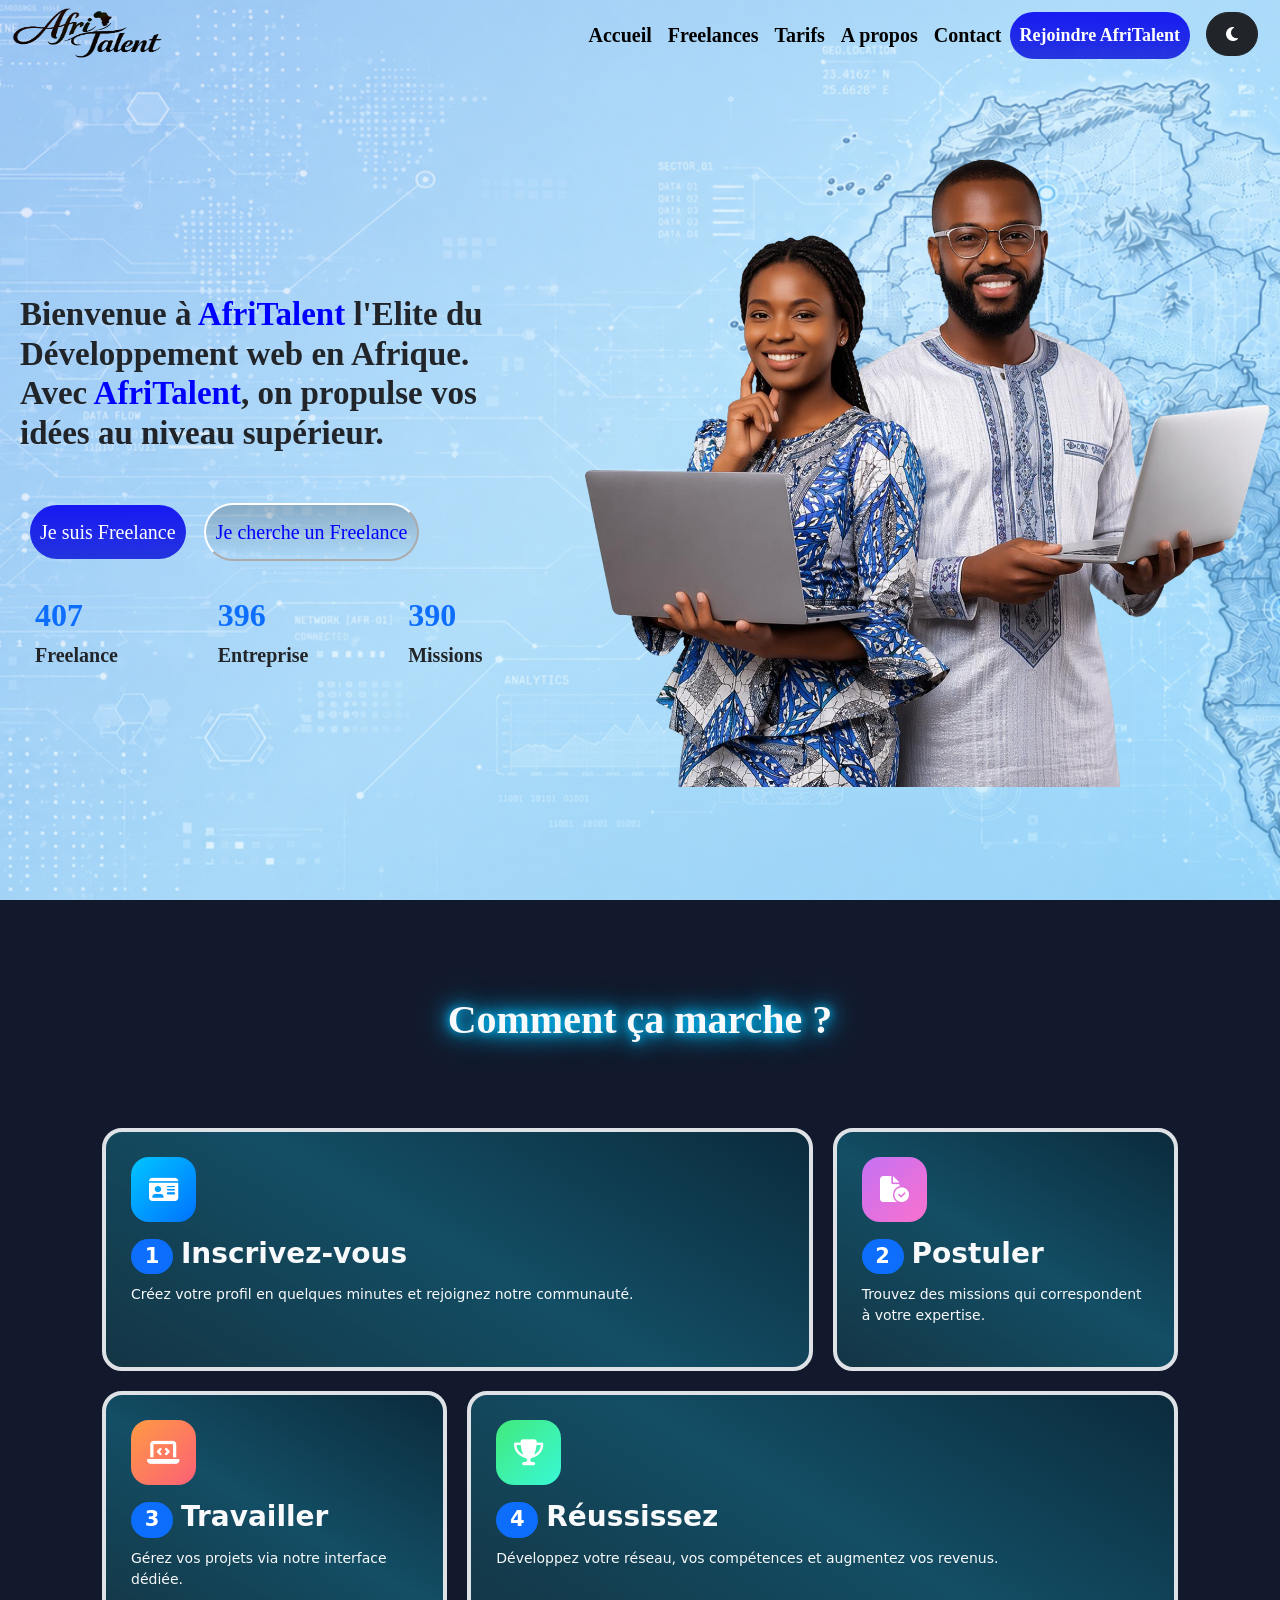
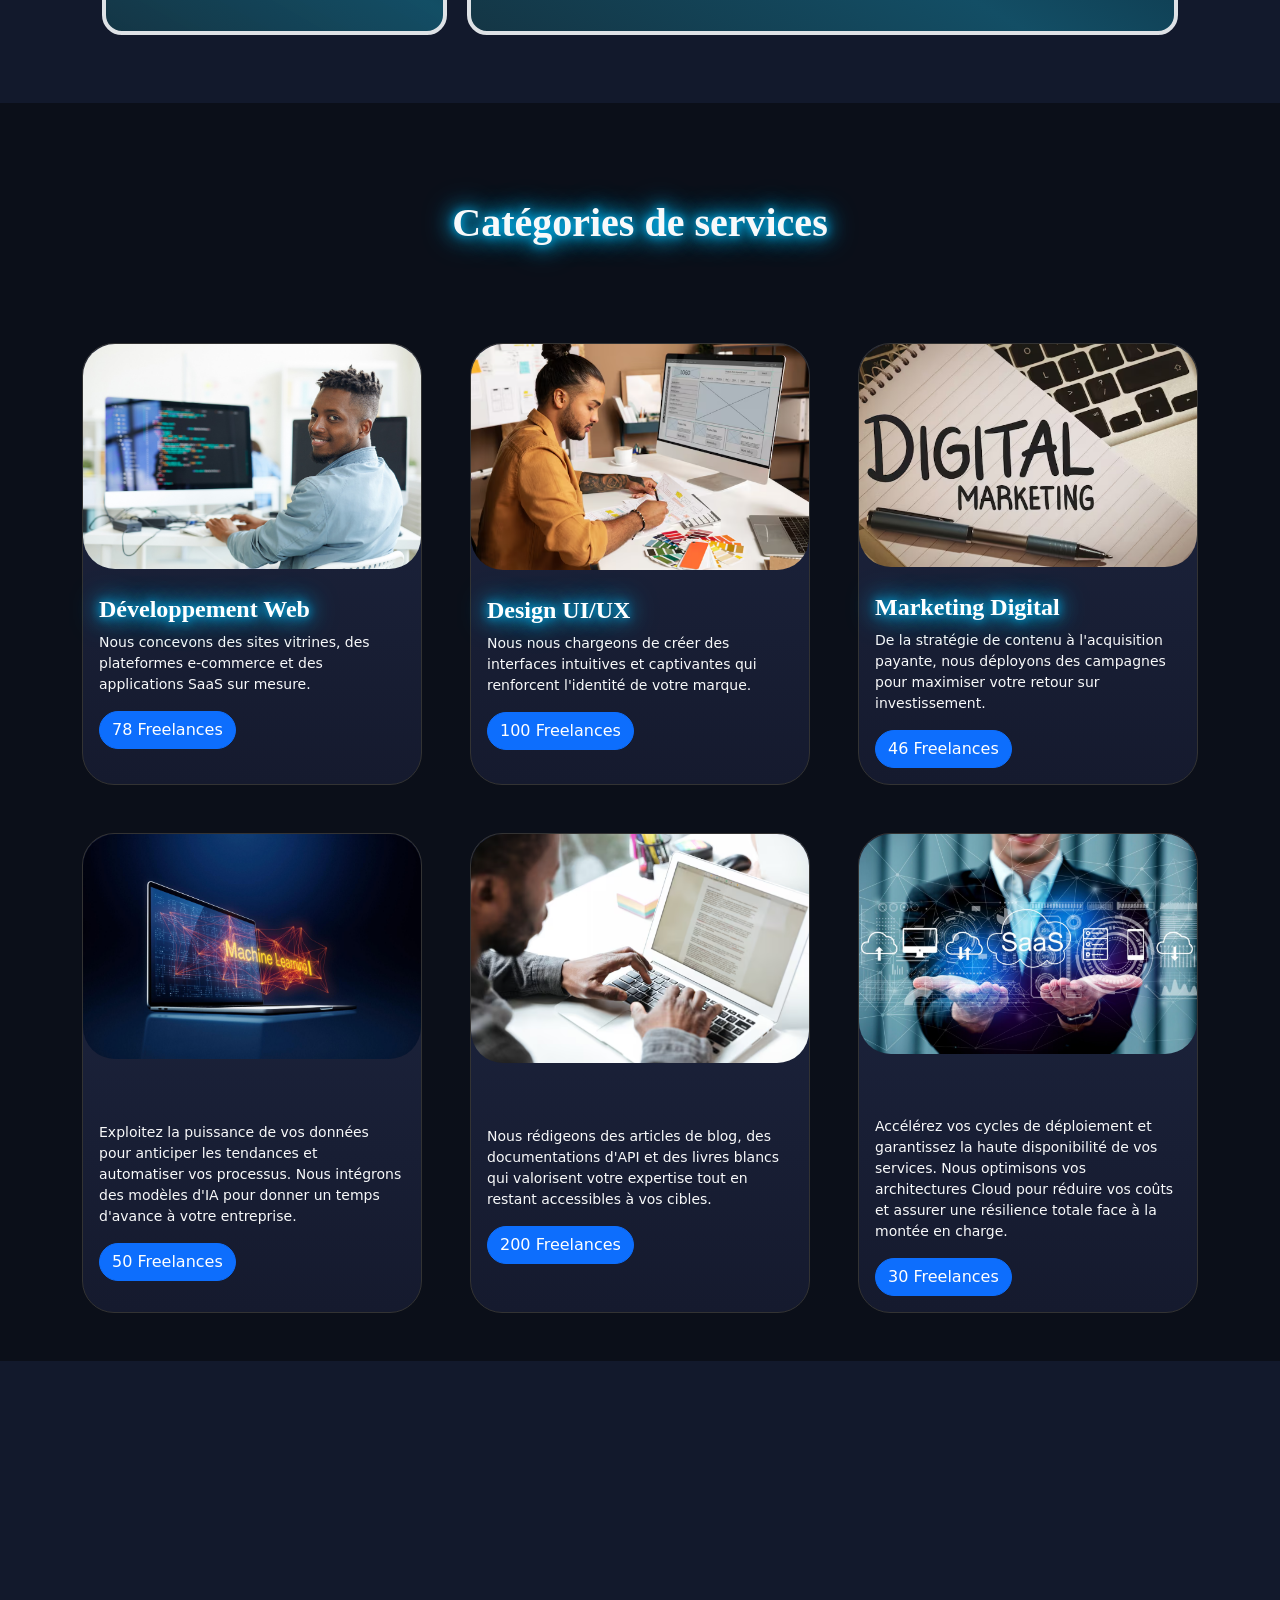
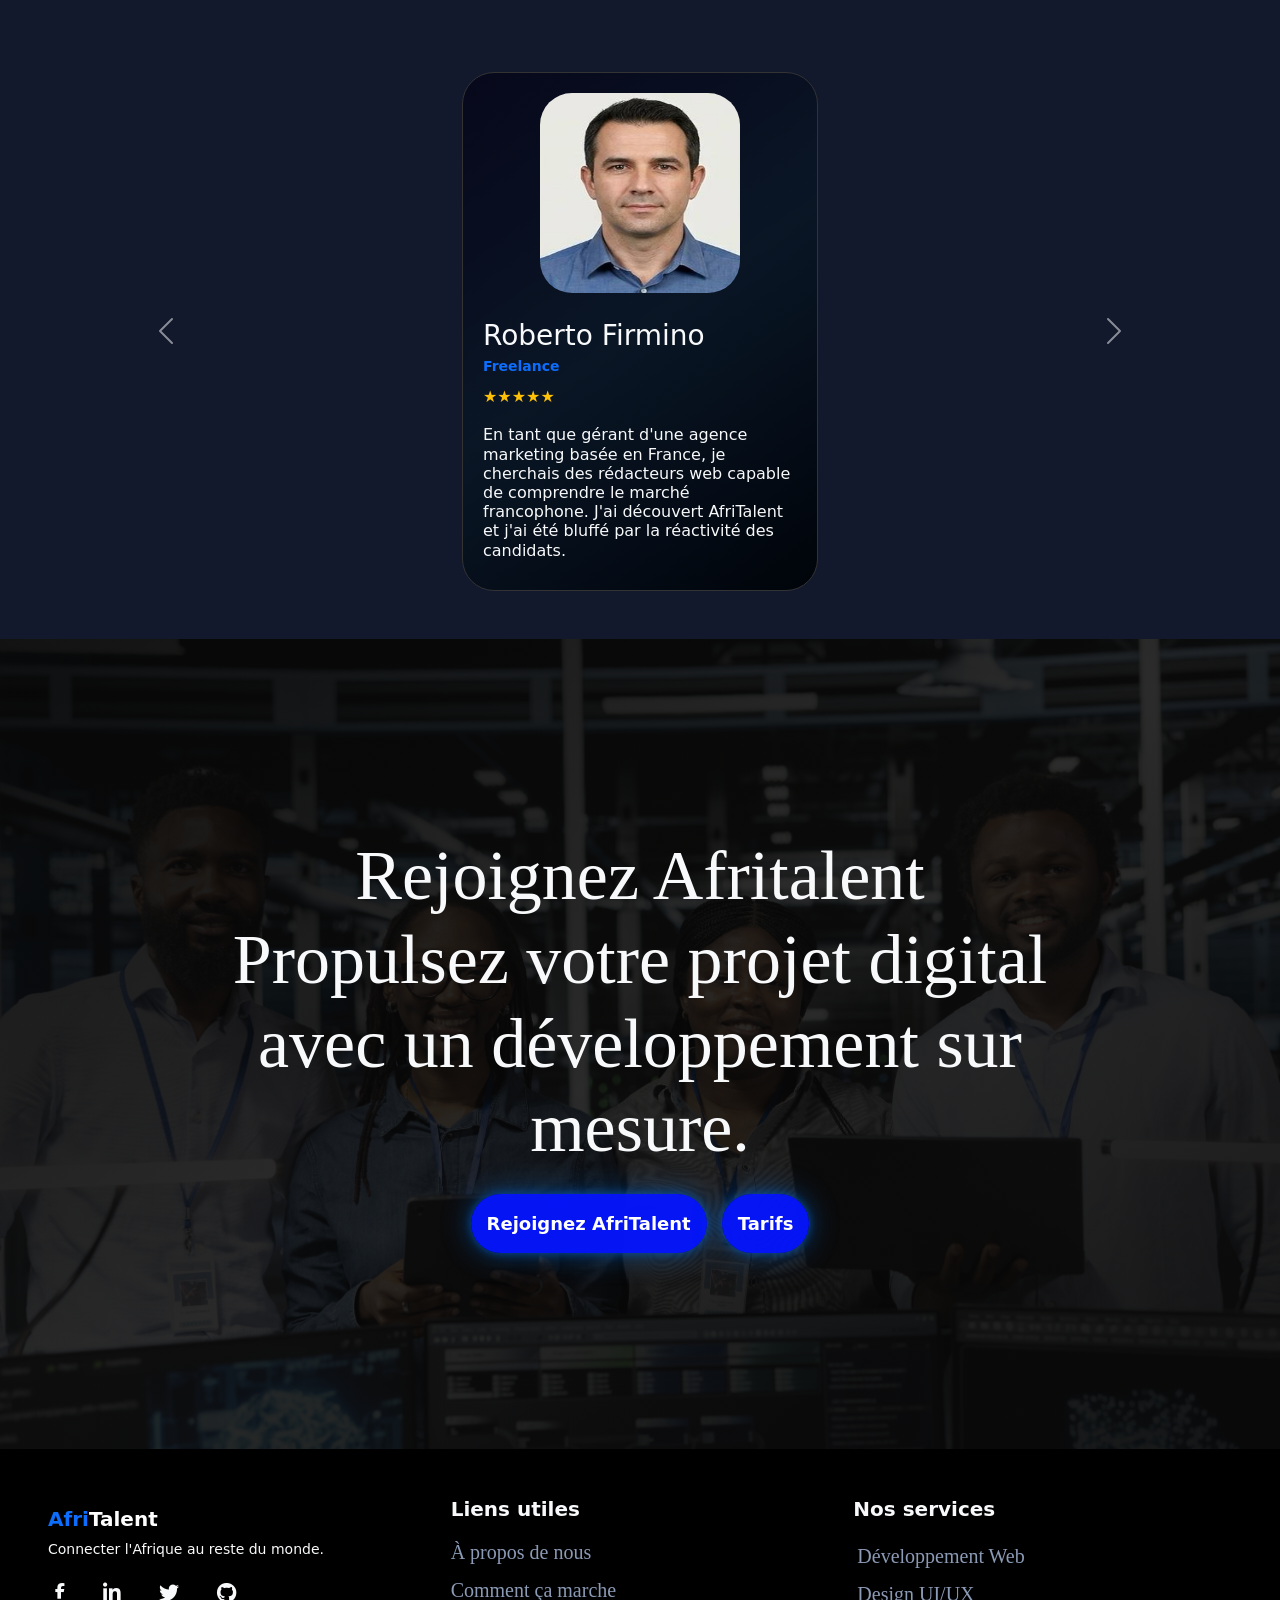
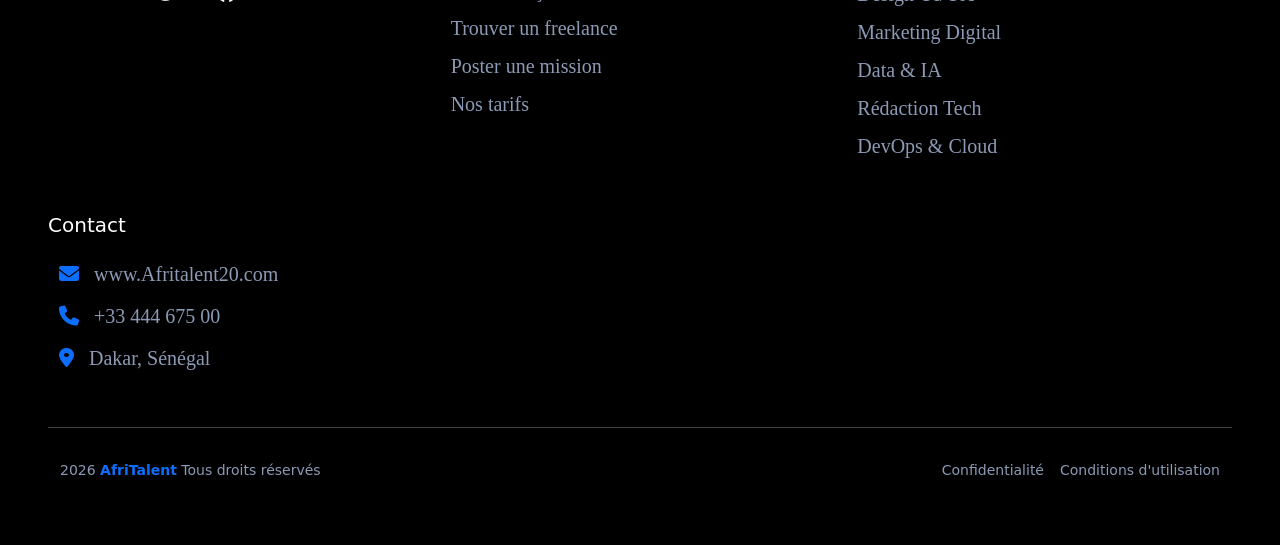
==== commit 43ac90d3: "Finalisation : corrections responsive, optimisation du code et commentaires" ====
--- a/index.html
+++ b/index.html
@@ -1,5 +1,5 @@
 <!DOCTYPE html>
-<html lang="en">
+<html lang="fr">
 
 <head>
    <meta charset="UTF-8">
@@ -10,7 +10,7 @@
    <link rel="stylesheet" href="Css/style.css">
 </head>
 
-<body class="index">
+<body>
    <div class="zzz">
       <header>
          <nav class="navbar navbar-expand-lg  fixed-top mb-1">
@@ -23,62 +23,64 @@
                </button>
                <div class="collapse navbar-collapse" id="navbarNav">
                   <ul class="navbar-nav ms-auto text-end">
-                     <li><a class="nav-link " href="index.html">Accueil</a></li>
-                     <li><a class="nav-link" href="freelances.html">Freelances</a></li>
-                     <li><a class="nav-link" href="tarifs.html">Tarifs</a></li>
-                     <li><a class="nav-link" href="about.html">A propos</a></li>
-                     <li><a class="nav-link" href="contact.html">Contact</a></li>
-                     <li><a class="buttonR btn btn-primary" href="">Rejoindre AfriTalent</a></li>
-                     <li class="nav-item d-flex align-items-center btn btn-dark ms-3" id="noiretblanc">
-                        <i class="fa-solid fa-moon" id="NOIRBLANC" style="font-size: 25px;"></i>
+                     <li><a class="nav-link fw-bold " href="index.html">Accueil</a></li>
+                     <li><a class="nav-link fw-bold" href="freelances.html">Freelances</a></li>
+                     <li><a class="nav-link fw-bold" href="tarifs.html">Tarifs</a></li>
+                     <li><a class="nav-link fw-bold" href="about.html">A propos</a></li>
+                     <li><a class="nav-link fw-bold" href="contact.html">Contact</a></li>
+                     <li><a class="buttonR btn btn-primary fw-bold" href="">Rejoindre AfriTalent</a></li>
+                     <li>
+                        <button class="btn btn-dark rounded-5 ms-3" id="noiretblanc">
+                           <i class="fa-solid fa-moon" id="NOIRBLANC"></i>
+                        </button>
                      </li>
                   </ul>
-
                </div>
             </div>
          </nav>
       </header>
       <main>
-   <!-- Cette partie ci dessous indique la page d'acceuil de notre site pour les developpeur freelances AfriTalent -->
-         <button id="retourverslehaut">Retour en haut</button>   
+         <!-- Cette partie ci dessous indique la page d'acceuil de notre site pour les developpeur freelances AfriTalent -->
+         <button id="retourverslehaut">Retour en haut</button>
          <section class="acceuil">
             <div class="backAcceuil">
+               <h1 class="visually-hidden">AfriTalent — Plateforme de freelances en Afrique</h1>
+               <h2 class="visually-hidden">Présentation</h2>
                <div class="display-6  fw-bold" id="texte">
-                  Bienvenue à <span class="text-primary"> AfriTalent</span> l'Elite du <br> Développement web en
-                  Afrique. <br>
-                  Avec <span class="text-primary"> AfriTalent</span>, on propulse vos <br> idées au niveau supérieur.
+                  Bienvenue à <span class="couleurAfri"> AfriTalent</span> l'Elite du <br> Développement web en
+                  Afrique. <br> Avec <span class="couleurAfri"> AfriTalent</span>, on propulse vos <br> idées au niveau supérieur.
                   <div class="BUTTONACCEUIL">
                      <button class="button">Je suis Freelance</button>
                      <button class="button2">Je cherche un Freelance</button>
                   </div>
                   <div class="stat">
                      <div>
-                        <h3 class="text-primary fw-bold">500+</h3>
+                        <h2 class="text-primary fw-bold">500+</h2>
                         <p class="ppp fw-bold">Freelance</p>
                      </div>
                      <div>
-                        <h3 class="text-primary fw-bold">600+</h3>
+                        <h2 class="text-primary fw-bold">600+</h2>
                         <p class="ppp fw-bold">Entreprise</p>
                      </div>
                      <div>
-                        <h3 class="text-primary fw-bold">800+</h3>
+                        <h2 class="text-primary fw-bold">800+</h2>
                         <p class="ppp fw-bold">Missions</p>
                      </div>
                   </div>
                </div>
                <div>
-                  <img src="Images/AAT1.png" alt="" class="imageA">
+                  <img src="Images/AAT1.png" alt="photo Acceuil" class="imageA">
                </div>
             </div>
          </section>
       </main>
    </div>
-<!-- Dans cette section ci dessous nous avons la partie comment ça marche en bento grig afin de faciliter à l'utilisateur son inscription afin de lui montrer les etapes à suivre  -->
-   <section class="py-5 mb-5">
+   <!-- Dans cette section ci dessous nous avons la partie comment ça marche en bento grig afin de faciliter à l'utilisateur son inscription afin de lui montrer les etapes à suivre  -->
+   <section class="py-5 BCM index1">
       <div class="container" id="çamarche">
-         <h3 class="text-center fw-bold mb-5 pb-3 mt-5 text-light" id="Titre">Comment ça marche ?</h3>
-         <div class="Commentçamarche" >
-            <div class="card1 border border-4" id="carte1">
+         <h3 class="text-center fw-bold mb-5 pb-3 mt-5 text-light fs-1 Gratuit">Comment ça marche ?</h3>
+         <div class="Commentçamarche">
+            <div class="card1 border border-4 backCçM" id="carte1">
                <div class="lesicons " id="carte1C">
                   <i class="fa-solid fa-id-card"></i>
                </div>
@@ -86,7 +88,7 @@
                <p class="text-light">Créez votre profil en quelques minutes et rejoignez notre communauté.</p>
             </div>
 
-            <div class="card1 border border-4" id="carte2">
+            <div class="card1 border border-4 backCçM" id="carte2">
                <div class="lesicons" id="carte2C">
                   <i class="fa-solid fa-file-circle-check"></i>
                </div>
@@ -94,7 +96,7 @@
                <p class="text-light">Trouvez des missions qui correspondent à votre expertise.</p>
             </div>
 
-            <div class="card1 border border-4" id="carte3">
+            <div class="card1 border border-4 backCçM" id="carte3">
                <div class="lesicons" id="carte3C">
                   <i class="fa-solid fa-laptop-code"></i>
                </div>
@@ -102,7 +104,7 @@
                <p class="text-light">Gérez vos projets via notre interface dédiée.</p>
             </div>
 
-            <div class="card1 border border-4" id="carte4">
+            <div class="card1 border border-4 backCçM" id="carte4">
                <div class="lesicons" id="carte4C">
                   <i class="fa-solid fa-trophy"></i>
                </div>
@@ -112,112 +114,113 @@
          </div>
       </div>
    </section>
-<!-- Dans cette partie nous avons les Catégories de services que proposent AfriTalent  -->
+   <!-- Dans cette partie nous avons les Catégorie de services que proposent AfriTalent  -->
    <section class="py-5 " id="Catégories">
       <div class="container">
-         <h2 class="text-center text-light" id="Titre1">Catégories de services</h2>
+         <h2 class="text-center text-light mb-5 pb-5 mt-5 Gratuit fs-1 fw-bold">Catégories de services</h2>
          <div class="row g-5">
             <div class="col-12 col-md-6 col-lg-4">
-               <div class="card h-100 rounded-5" id="backcarte">
-                  <img src="Images/imageAcceuil.jpg" alt="" class="rounded-5" id="services">
-                  <div class="card-body">
-                     <h5 class="card-title text-primary fw-bold">Développement Web</h5>
+               <div class="card h-100 rounded-5 backcarteS">
+                  <img src="Images/imageAcceuil.jpg" alt="developpeur web" class="rounded-5">
+                  <div class="card-body">
+                     <h3 class="card-title fw-bold Gratuit fs-4">Développement Web</h3>
                      <p class="card-text text-light">Nous concevons des sites vitrines, des plateformes e-commerce et
                         des applications SaaS sur mesure.</p>
-                     <a href="" class=" btn btn-primary rounded-5 text-light">78 Freelances</a>
-                  </div>
-               </div>
-            </div>
-
-            <div class="col-12 col-md-6 col-lg-4">
-               <div class="card h-100 rounded-5" id="backcarte">
-                  <img src="Images/Capture d'écran 2026-04-11 135808.png" alt="..." class="rounded-5" id="services">
-                  <div class="card-body">
-                     <h5 class="card-title text-primary fw-bold">Design UI/UX</h5>
+                     <a href="#" class=" btn btn-primary rounded-5 ">78 Freelances</a>
+                  </div>
+               </div>
+            </div>
+
+            <div class="col-12 col-md-6 col-lg-4">
+               <div class="card h-100 rounded-5 backcarteS">
+                  <img src="Images/design.png" alt="photo service design" class="rounded-5">
+                  <div class="card-body">
+                     <h3 class="card-title fw-bold Gratuit fs-4">Design UI/UX</h3>
                      <p class="card-text text-light small">Nous nous chargeons de créer des interfaces intuitives et
                         captivantes qui renforcent l'identité de
                         votre marque.</p>
-                     <a href="" class="btn btn-primary rounded-5  text-light">100 Freelances</a>
-                  </div>
-               </div>
-            </div>
-
-            <div class="col-12 col-md-6 col-lg-4">
-               <div class="card h-100 rounded-5" id="backcarte">
-                  <img src="Images/digitale.png" alt="" class="rounded-5" id="services">
-                  <div class="card-body">
-                     <h5 class="card-title text-primary fw-bold"> Marketing Digital</h5>
+                     <a href="#" class="btn btn-primary rounded-5">100 Freelances</a>
+                  </div>
+               </div>
+            </div>
+
+            <div class="col-12 col-md-6 col-lg-4">
+               <div class="card h-100 rounded-5 backcarteS">
+                  <img src="Images/digitale.png" alt="marketing" class="rounded-5">
+                  <div class="card-body">
+                     <h3 class="card-title fw-bold Gratuit fs-4"> Marketing Digital</h3>
                      <p class="card-text text-light small">De la stratégie de contenu à l'acquisition payante, nous
                         déployons
                         des campagnes pour maximiser votre retour sur investissement.</p>
-                     <a href="" class="btn btn-primary rounded-5  text-light">46 Freelances</a>
-                  </div>
-               </div>
-            </div>
-            <div class="col-12 col-md-6 col-lg-4">
-               <div class="card h-100 rounded-5" id="backcarte">
-                  <img src="Images/data_ia.jpg" alt="" class="rounded-5" id="services">
-                  <div class="card-body">
-                     <h5 class="card-title text-primary fw-bold">Data & IA</h5>
+                     <a href="#" class="btn btn-primary rounded-5 ">46 Freelances</a>
+                  </div>
+               </div>
+            </div>
+            <div class="col-12 col-md-6 col-lg-4">
+               <div class="card h-100 rounded-5 backcarteS">
+                  <img src="Images/data_ia.jpg" alt="data et IA" class="rounded-5">
+                  <div class="card-body">
+                     <h3 class="card-title fw-bold Gratuit fs-4">Data & IA</h3>
                      <p class="card-text text-light small">Exploitez la puissance de vos données pour anticiper les
                         tendances
                         et automatiser vos processus. Nous intégrons des modèles d'IA pour donner un temps
                         d'avance à votre entreprise.</p>
-                     <a href="" class="btn btn-primary rounded-5  text-light">50 Freelances</a>
-                  </div>
-               </div>
-            </div>
-            <div class="col-12 col-md-6 col-lg-4">
-               <div class="card h-100 rounded-5" id="backcarte">
-                  <img src="Images/redact.png" alt="" class="rounded-5" id="services">
-                  <div class="card-body">
-                     <h5 class="card-title text-primary fw-bold">Rédaction Tech</h5>
+                     <a href="#" class="btn btn-primary rounded-5">50 Freelances</a>
+                  </div>
+               </div>
+            </div>
+            <div class="col-12 col-md-6 col-lg-4">
+               <div class="card h-100 rounded-5 backcarteS">
+                  <img src="Images/redact.png" alt="redaction tech" class="rounded-5">
+                  <div class="card-body">
+                     <h3 class="card-title fw-bold Gratuit fs-4">Rédaction Tech</h3>
                      <p class="card-text text-light"> Nous
                         rédigeons des articles de blog, des documentations d'API et des livres blancs qui valorisent
                         votre expertise tout en restant accessibles à vos cibles.</p>
-                     <a href="" class="btn btn-primary rounded-5  text-light">200 Freelances</a></button>
-                  </div>
-               </div>
-            </div>
-            <div class="col-12 col-md-6 col-lg-4">
-               <div class="card h-100 rounded-5" id="backcarte">
-                  <img src="Images/devops.png" alt="" class="rounded-5" id="services">
-                  <div class="card-body">
-                     <h5 class="card-title text-primary fw-bold">DevOps & Cloud</h5>
+                     <a href="#" class="btn btn-primary rounded-5 ">200 Freelances</a>
+                  </div>
+               </div>
+            </div>
+            <div class="col-12 col-md-6 col-lg-4">
+               <div class="card h-100 rounded-5 backcarteS">
+                  <img src="Images/devops.png" alt="devops et cloud" class="rounded-5">
+                  <div class="card-body">
+                     <h3 class="card-title fw-bold Gratuit fs-4">Devops & Cloud</h3>
                      <p class="card-text text-light small">Accélérez vos cycles de déploiement et garantissez la haute
                         disponibilité de vos services. Nous optimisons vos architectures Cloud pour réduire vos coûts et
                         assurer une résilience totale face à la montée en charge.</p>
-                     <a href="" class="btn btn-primary rounded-5  text-light">30 Freelances</a></button>
-                  </div>
-               </div>
-            </div>
-         </div>
+                     <a href="#" class="btn btn-primary rounded-5">30 Freelances</a>
+                  </div>
+               </div>
+            </div>
+         </div>
+      </div>
    </section>
-<!-- Dans cette section nous avons les avis de nos client en carousel(bootstrap) -->
-   <section class="py-5 ">
+   <!-- Dans cette section nous avons les avis de nos client en carousel(bootstrap) -->
+   <section class="py-5 backT ">
       <div class="container">
-         <h4 class="text-center mb-5 "><span class="border border-primary rounded-5 p-2 text-light" id="Titre2"
-               id="TEM">Témoignages</span></h4>
-         <h2 class="text-center pb-3 text-light mb-5 pb-5" id="TEM">Ce que disent nos <span
-               class="text-primary">Clients</span></h2>
+         <h2 class="text-center text-light mb-3 pb-3 mt-5 Gratuit fs-1 fw-bold">Témoignages</h2>
+         <h2 class="text-center pb-3 text-light mb-5 pb-5">Ce que disent nos <span class="text-primary">Clients</span>
+         </h2>
          <div id="carouselExampleControlsNoTouching" class="carousel slide" data-bs-touch="false">
             <div class="carousel-inner">
                <div class="carousel-item active">
                   <div class="row justify-content-center">
-                     <div class="col-12 col-md-6 col-lg-4">
-                        <div class="card p-1 rounded-5 h-100">
+                     <div class="col-12 col-md-6 col-lg-4 ">
+                        <div class="card p-1 rounded-5 h-100 backTEM">
                            <div class="d-flex justify-content-center mt-3 ">
-                              <img src="Images/Avis1.jpeg" alt="" width="200px" height="200px" class="rounded-5">
+                              <img src="Images/Avis1.jpeg" alt="Roberto Firmino" width="200" height="200"
+                                 class="rounded-5">
                            </div>
                            <div class="card-body">
-                              <h5 class="mb-1 text-light" id="TEM">Roberto Firmino</h5>
+                              <h3 class="mb-1 text-light">Roberto Firmino</h3>
                               <p class=" mb-2 text-primary fw-bold">Freelance</p>
                               <div class="mb-3 text-warning">
                                  <span>★</span><span>★</span><span>★</span><span>★</span><span>★</span>
                               </div>
-                              <h5 class="text-light" id="TEM">En tant que gérant d'une agence marketing basée en France,
+                              <h3 class="text-light fs-6">En tant que gérant d'une agence marketing basée en France,
                                  je cherchais des rédacteurs web capable de comprendre le marché francophone. J'ai
-                                 découvert AfriTalent et j'ai été bluffé par la réactivité des candidats.</h5>
+                                 découvert AfriTalent et j'ai été bluffé par la réactivité des candidats.</h3>
                            </div>
                         </div>
                      </div>
@@ -226,20 +229,21 @@
                <div class="carousel-item">
                   <div class="row justify-content-center">
                      <div class="col-12 col-md-6 col-lg-4">
-                        <div class="card p-1 rounded-5 h-100">
+                        <div class="card p-1 rounded-5 h-100 backTEM">
                            <div class="d-flex justify-content-center mt-3">
-                              <img src="Images/Avis2.jpeg" alt="" width="200px" height="200px" class="rounded-5">
+                              <img src="Images/Avis2.jpeg" alt="Emile François Gomis" width="200" height="200"
+                                 class="rounded-5">
                            </div>
                            <div class="card-body">
-                              <h5 class=" text-light" id="TEM">Emile François Gomis</h5>
+                              <h3 class=" text-light">Emile François Gomis</h3>
                               <p class=" mb-2 text-primary fw-bold">Freelance</p>
                               <div class=" mb-3 text-warning">
                                  <span>★</span><span>★</span><span>★</span><span>★</span><span>★</span>
                               </div>
-                              <h5 class=" text-light pb-3 " id="TEM">Je suis développeur junior vivant à Dakar et
+                              <h4 class=" text-light pb-3 fs-6">Je suis développeur junior vivant à Dakar et
                                  j'avais du mal à me faire une place sur les grosses plateformes internationales comme
                                  Upwork. Sur AfriTalent, j'ai l'impression que mon profil est vraiment mis en
-                                 valeur.Vraiment c'est Top </h5>
+                                 valeur.Vraiment c'est Top </h4>
                            </div>
                         </div>
                      </div>
@@ -248,20 +252,21 @@
                <div class="carousel-item">
                   <div class="row justify-content-center">
                      <div class="col-12 col-md-6 col-lg-4">
-                        <div class="card  rounded-5 h-100">
+                        <div class="card  rounded-5 h-100 backTEM">
                            <div class="d-flex justify-content-center mt-3">
-                              <img src="Images/Avis3.jpeg" alt="" width="200px" height="200px" class="rounded-5">
+                              <img src="Images/Avis3.jpeg" alt="Marie Ndiago" width="200" height="200"
+                                 class="rounded-5">
                            </div>
                            <div class="card-body">
-                              <h5 class=" mb-1 text-light" id="TEM">Marie Ndiago</h5>
+                              <h3 class=" mb-1 text-light">Marie Ndiago</h3>
                               <p class=" mb-2 text-primary fw-bold">Consultante RH</p>
                               <div class="mb-3 text-warning">
                                  <span>★</span><span>★</span><span>★</span><span>★</span><span>★</span>
                               </div>
-                              <h5 class=" text-light mb-2 " id="TEM">Consultante RH depuis 5 ans . Ce que j'apprécie,
+                              <h4 class=" text-light mb-2 fs-6">Consultante RH depuis 5 ans . Ce que j'apprécie,
                                  c'est le sérieux : on sent que les clients qui viennent ici cherchent de la vraie
                                  compétence et pas juste un prix bas. La plateforme est moderne, les virements sont
-                                 ponctuels.</h5>
+                                 ponctuels.</h4>
                            </div>
                         </div>
                      </div>
@@ -274,103 +279,99 @@
                <span class="visually-hidden">Previous</span>
             </button>
             <button class="carousel-control-next" type="button" data-bs-target="#carouselExampleControlsNoTouching"
-               data-bs-slide="next" >
-               <span class="carousel-control-next-icon" aria-hidden="true" ></span>
+               data-bs-slide="next">
+               <span class="carousel-control-next-icon" aria-hidden="true"></span>
                <span class="visually-hidden">Next</span>
             </button>
          </div>
       </div>
    </section>
-   </main>
-
-   <section class="py-5 pt-5" id="bbb">
-      <div class="AAA">
-         <div>
-            <h2 class="text-light ms-3" id="rejoignez">
-               Rejoignez Afritalent <br>Propulsez votre projet digital avec un développement sur mesure.
-            </h2>
-            <div class="mt-5 ms-3 " id="ButtonRT">
-               <a href="" class="btn btn-primary rounded-5 p-3 ">Rejoignez AfriTalent</a>
-               <a href="tarifs.html" class="btn btn-outline-primary rounded-5 p-3 ">Tarifs</a>
-            </div>
-         </div>
-         <div>
-            <img src="Images/GroupeAfriTalent.jpg" alt="" width="550px" height="400px" class="groupe">
+
+   <section class="GROUPE">
+      <div class="text-center">
+         <h2 class="text-light rejoignezAT">
+            Rejoignez Afritalent <br>Propulsez votre projet digital <br> avec un développement sur <br> mesure.
+         </h2>
+         <div class="mt-4" id="ButtonRT">
+            <a href="index.html" class=" rounded-5 p-3 fw-bold BRA">Rejoignez AfriTalent</a>
+            <a href="tarifs.html" class=" rounded-5 p-3 fw-bold BRA ps-3 px-3">Tarifs</a>
          </div>
       </div>
    </section>
-<!-- Enfin nous avons le footer en bas de page qui permet egalement de faire une petite desciption du site et egalement faciliter la navigation de l'utilisateuren lui montrant les liens utiles ,les differents services ect-->
-<footer class="pt-5 bg-dark py-5">
-  <div class="container-fluid px-5">
-    <div class="row g-4 mb-4">
-      <div class="col-12 col-md-6 col-lg-4">
-        <h5 class="text-white mb-2 fs-5 fw-bold"><span class="text-primary">Afri</span>Talent</h5>
-        <p class="small text-light mb-3">Connecter l'Afrique au reste du monde.</p>
-        <div class="d-flex gap-2" id="reseau">
-          <a href="https://fr.linkedin.com/" class="btn bg-white"><i class="fab fa-linkedin-in text-primary"></i></a>
-          <a href="#" class="btn btn-sm bg-white"><i class="fab fa-x-twitter text-black"></i></a>
-          <a href="#" class="btn btn-sm bg-white"><i class="fab fa-facebook-f text-primary"></i></a>
-          <a href="#" class="btn btn-sm bg-white"><i class="fab fa-instagram text-primary"></i></a>
-          <a href="#" class="btn btn-sm bg-white"><i class="fab fa-youtube text-danger"></i></a>
-        </div>
-      </div>
-
-      <div class="col-12 col-md-6 col-lg-4">
-        <h6 class="text-light mb-3 fs-5 fw-bold">Liens utiles</h6>
-        <ul class="services" style="list-style:none; padding:0;">
-          <li class="mb-2"><a href="about.html">À propos de nous</a></li>
-          <li class="mb-2"><a href="#çamarche">Comment ça marche</a></li>
-          <li class="mb-2"><a href="freelances.html">Trouver un freelance</a></li>
-          <li class="mb-2"><a href="index.html">Poster une mission</a></li>
-          <li class="mb-2"><a href="tarifs.html">Nos tarifs</a></li>
-        </ul>
-      </div>
-
-      <div class="col-12 col-md-6 col-lg-4">
-        <h6 class="text-light mb-3 fs-5 fw-bold">Nos services</h6>
-        <ul class="services p-1" type="none">
-          <li class="mb-2">Développement Web</li>
-          <li class="mb-2">Design UI/UX</li>
-          <li class="mb-2">Marketing Digital</li>
-          <li class="mb-2">Data & IA</li>
-          <li class="mb-2">Rédaction Tech</li>
-          <li class="mb-2">DevOps & Cloud</li>
-        </ul>
-      </div>
-
-      <div class="col-12 col-md-6 col-lg-4">
-        <h6 class="text-white mb-3">Contact</h6>
-        <ul class="services p-1">
-          <li class="mb-2 d-flex align-items-center gap-2">
-            <i class="fa-solid fa-envelope text-primary"></i>
-            <span style="color:#8b9ab5;">contact@afritalent.com</span>
-          </li>
-          <li class="mb-2 d-flex align-items-center gap-2">
-            <i class="fa-solid fa-phone text-primary"></i>
-            <span style="color:#8b9ab5;">+221 77 777 77 77</span>
-          </li>
-          <li class="mb-2 d-flex align-items-center gap-2">
-            <i class="fa-solid fa-location-dot text-primary"></i>
-            <span style="color:#8b9ab5;">Dakar, Sénégal</span>
-          </li>
-        </ul>
-      </div>
-
-    </div>
-
-    <div class="container-fluid border-top  pt-3 d-flex justify-content-between flex-wrap">
-      <small>
-       <span>2026</span> <span class="text-primary fw-bold">AfriTalent</span>. Tous droits réservés.
-      </small>
-      <div class="d-flex gap-3" id="foot">
-        <p>Confidentialité</p>
-        <p>Conditions d'utilisation</p>
-      </div>
-    </div>
-
-  </div>
-</footer>
+   <!-- Enfin nous avons le footer en bas de page qui permet egalement de faire une petite desciption du site et egalement faciliter la navigation de l'utilisateuren lui montrant les liens utiles ,les differents services ect-->
+   <footer class="pt-5 py-5">
+      <div class="container-fluid px-5 backfoot">
+         <div class="row g-4 mb-4">
+            <div class="col-12 col-md-6 col-lg-4">
+               <h3 class="text-white mb-2 fs-5 fw-bold"><span class="text-primary">Afri</span>Talent</h3>
+               <p class="small text-light mb-3">Connecter l'Afrique au reste du monde.</p>
+               <div class="d-flex gap-2">
+                  <a href="https://www.facebook.com/?locale=fr_FR" class="text-light me-3"><i
+                        class="fab fa-facebook-f "></i></a>
+                  <a href="https://fr.linkedin.com/" class="text-light me-3"><i class="fa-brands fa-linkedin-in"
+                        style="font-size: 20px;"></i></a>
+                  <a href="https://x.com/?lang=fr" class="text-light me-3"><i class="fa-brands fa-twitter"
+                        style="font-size: 20px;"></i></a>
+                  <a href="https://github.com" class="text-light me-3"><i class="fa-brands fa-github"
+                        style="font-size: 20px;"></i></a>
+               </div>
+            </div>
+
+            <div class="col-12 col-md-6 col-lg-4">
+               <h4 class="text-light mb-3 fs-5 fw-bold">Liens utiles</h4>
+               <ul class="services" style="list-style:none; padding:0;">
+                  <li class="mb-2"><a href="about.html">À propos de nous</a></li>
+                  <li class="mb-2"><a href="#çamarche">Comment ça marche</a></li>
+                  <li class="mb-2"><a href="freelances.html">Trouver un freelance</a></li>
+                  <li class="mb-2"><a href="index.html">Poster une mission</a></li>
+                  <li class="mb-2"><a href="tarifs.html">Nos tarifs</a></li>
+               </ul>
+            </div>
+
+            <div class="col-12 col-md-6 col-lg-4">
+               <h4 class="text-light mb-3 fs-5 fw-bold">Nos services</h4>
+               <ul class="services p-1">
+                  <li class="mb-2">Développement Web</li>
+                  <li class="mb-2">Design UI/UX</li>
+                  <li class="mb-2">Marketing Digital</li>
+                  <li class="mb-2">Data & IA</li>
+                  <li class="mb-2">Rédaction Tech</li>
+                  <li class="mb-2">DevOps & Cloud</li>
+               </ul>
+            </div>
+
+            <div class="col-12 col-md-6 col-lg-4">
+               <h5 class="text-white mb-3">Contact</h5>
+               <ul class="services p-1">
+                  <li class="mb-2 d-flex align-items-center gap-2">
+                     <i class="fa-solid fa-envelope text-primary"></i>
+                     <span style="color:#8b9ab5;">www.Afritalent20.com</span>
+                  </li>
+                  <li class="mb-2 d-flex align-items-center gap-2">
+                     <i class="fa-solid fa-phone text-primary"></i>
+                     <span style="color:#8b9ab5;">+33 444 675 00 </span>
+                  </li>
+                  <li class="mb-2 d-flex align-items-center gap-2">
+                     <i class="fa-solid fa-location-dot text-primary"></i>
+                     <span style="color:#8b9ab5;">Dakar, Sénégal</span>
+                  </li>
+               </ul>
+            </div>
+         </div>
+         <hr>
+         <div class="container-fluid  pt-3 d-flex justify-content-between flex-wrap">
+            <small>
+               <span>2026</span> <span class="text-primary fw-bold">AfriTalent</span> Tous droits réservés
+            </small>
+            <div class="d-flex gap-3" id="foot">
+               <p>Confidentialité</p>
+               <p>Conditions d'utilisation</p>
+            </div>
+         </div>
+      </div>
+   </footer>
    <script src="https://cdn.jsdelivr.net/npm/bootstrap@5.3.0/dist/js/bootstrap.bundle.min.js"></script>
    <script src="Js/main.js"></script>
 </body>
+
 </html>
--- a/Css/style.css
+++ b/Css/style.css
@@ -15,7 +15,7 @@
 }
 
 .zzz {
-    background: linear-gradient(135deg, #446ee428, #b3e5fc62, #81d4fa71), url(../../../../Downloads/img14.png);
+    background: linear-gradient(135deg, #446ee428, #b3e5fc62, #81d4fa71), url(../Images/img14.png);
     background-size: cover;
 }
 
@@ -164,10 +164,12 @@
     margin-top: 120px;
 
 }
-.pagefree{
+
+.pagefree {
     background: linear-gradient(135deg, #446fe4bd, #446fe4d8, #446fe4b9);
 }
-.pagetarif{
+
+.pagetarif {
     background: linear-gradient(135deg, #225af7bd, #0431acb9, #0538c5b9);
 }
 
@@ -232,7 +234,8 @@
     font-size: 16px;
 
 }
-.afritalent{
+
+.afritalent {
     font-size: 45px;
     color: rgba(0, 0, 255, 0.87);
     text-shadow: 0 0 10px #051efcde, 0 0 40px #2702f8da;
@@ -245,7 +248,6 @@
     color: black;
     border-radius: 20px;
     font-size: 16px;
-
 }
 
 label {
@@ -257,7 +259,13 @@
 }
 
 .index {
-    background: linear-gradient(135deg, #0f2027ec, #203a43, #2c5364);
+    background: linear-gradient(145deg, #176dddf6, #1c58a1f1, #286ed8);;
+}
+.BCM {
+    background: #12192c;
+}
+.index1{
+    background: #12192c;
 }
 
 .carteVert {
@@ -270,38 +278,45 @@
     border-radius: 30px;
     background: rgba(5, 238, 5, 0.788);
     border: rgb(18, 221, 18);
-    box-shadow:  0 0 10px #00ff73, 0 0 20px #09ff00;
-}
-#pop:hover{
+    box-shadow: 0 0 10px #00ff73, 0 0 20px #09ff00;
+}
+
+#pop:hover {
     transform: scale(1.1);
     transition: 1s;
 }
-#colorTarif{
+
+#colorTarif {
     font-family: 'Times New Roman';
     color: white;
     text-shadow: 0 0 10px #00ff73, 0 0 20px #09ff00;
 }
-#TarifBleu{
+
+#TarifBleu {
     color: white;
     text-shadow: 0 0 10px #00FFFF, 0 0 20px #0000FF;
 }
-#pop1{
+
+#pop1 {
     font-size: 30px;
     color: white;
     text-shadow: 0 0 10px #00ff73, 0 0 20px #09ff00;
 }
-#buttonTarif{
+
+#buttonTarif {
     padding: 15px;
     border-radius: 30px;
     background: #0000ffe0;
     border: blue;
     box-shadow: 0 0 10px #00FFFF, 0 0 20px #0000FF;
 }
-#buttonTarif:hover{
+
+#buttonTarif:hover {
     transform: scale(1.1);
     transition: 1s;
 }
-#accordion {
+
+.accordion {
     background: linear-gradient(135deg, #0f2027ec, #203a43, #2c5364);
 }
 
@@ -398,18 +413,14 @@
 }
 
 .contacts {
-    background: var(--bg-light);
-    max-width: 1000px;
     gap: 150px;
     width: 100%;
     display: flex;
-    flex-wrap: wrap;
-    background: linear-gradient(#0f202710, #203a4318, #2c53640c);
-
+    flex-wrap: nowrap;
 }
 
 .mescontact {
-    width: 55%;
+    width: 50%;
     margin-top: 60px;
     padding: 35px;
     padding-top: 5px;
@@ -438,12 +449,11 @@
     font-size: 14px;
 }
 
-#Notre {
+.Notre {
     width: 50%;
     height: 50%;
     border-radius: 40px;
 }
-
 
 #Titre {
     border: 2px;
@@ -528,10 +538,15 @@
     cursor: pointer;
 
 }
-#backcarte{
-    background:linear-gradient(135deg, #2a3a52cb 0%, #1e293bbe 100%);
-}
-hr{
+
+#backcarte {
+    background: linear-gradient(135deg, #2a3a52cb 0%, #1e293bbe 100%);
+}
+#backcarteA {
+    background: linear-gradient(180deg, #0f1013 0%, #0c0f1b 100%);
+}
+
+hr {
     color: white;
 }
 
@@ -578,7 +593,7 @@
 }
 
 .card1 {
-    background:linear-gradient(30deg, #143847ec, #135a72d0, #093142be);
+    background: linear-gradient(30deg, #143847ec, #135a72d0, #093142be);
     padding: 25px;
     border-radius: 20px;
 }
@@ -641,7 +656,8 @@
 
 @media (max-width: 375px) {
     .navbar-nav {
-        background: linear-gradient(rgba(247, 244, 244, 0.6), rgba(247, 244, 244, 0.4));
+        background: linear-gradient(rgba(95, 92, 92, 0.6), rgba(19, 18, 18, 0.479));
+        backdrop-filter: blur(12px);
         width: 200px;
         margin-left: auto;
         padding: 10px;
@@ -688,6 +704,7 @@
 
     .stat {
         flex-wrap: nowrap;
+        margin-right: 10px;
     }
 
     #Notre {
@@ -738,6 +755,28 @@
         flex-direction: column;
     }
 
+    .dContact {
+        flex-direction: column;
+        padding: 20px;
+        margin-top: 100px;
+    }
+
+    .contacts {
+        display: flex;
+        flex-direction: column;
+        gap: 40px;
+
+    }
+
+    iframe {
+        width: 100%;
+    }
+
+    .mescontact {
+        width: 100%;
+        margin-top: 20px;
+    }
+
     #histoire {
         width: 360px;
         height: 300px;
@@ -769,30 +808,40 @@
         grid-row: auto;
     }
 
-    .stat {
-        margin-right: 20px;
+    .statistique {
+        display: grid;
+        grid-template-columns: 1fr;
+        gap: 20px;
+    }
+
+    .rejoignezAT {
+        font-size: 10px;
     }
 
     #stat1 {
-        grid-column:auto;
+        grid-column: 1 / 2;
         grid-row: auto;
     }
 
+    .GROUPE .rejoignezAT {
+        font-size: 30px;
+    }
+
     #stat2 {
-        grid-column: auto;
+        grid-column: 1 / 2;
         grid-row: auto;
     }
 
     #stat3 {
-        grid-column:auto;
+        grid-column: 1 / 2;
         grid-row: auto;
     }
 
+
     #stat4 {
-        grid-column:auto;
+        grid-column: 1 / 2;
         grid-row: auto;
     }
-
 
     .mescontact {
         width: 100%;
@@ -807,13 +856,16 @@
 
 @media (min-width: 768px) and (max-width: 999px) {
     .navbar-nav {
-        background-color: #ffffff;
+        background: linear-gradient(rgba(95, 92, 92, 0.6), rgba(19, 18, 18, 0.479));
+        backdrop-filter: blur(12px);
         width: 200px;
         margin-left: auto;
         padding: 10px;
         border-radius: 8px;
         margin-top: 15px;
-        box-shadow: 0px 4px 10px rgba(0, 0, 0, 0.1);
+    }
+    .navbar-nav .nav-link {
+        color: black;
     }
 
     .Commentçamarche {
@@ -844,10 +896,18 @@
         height: 65vh;
     }
 
+    .GROUPE .rejoignezAT {
+        font-size: 50px;
+    }
+    .statistique {
+        display: grid;
+        grid-template-columns: repeat(2, 1fr);
+        gap: 20px;
+    }
 
     #texte {
         margin-left: 5px;
-        font-size:22px;
+        font-size: 22px;
         margin-top: 0;
         padding-top: 80px;
     }
@@ -870,15 +930,18 @@
         height: auto;
     }
 
+
     #notrehistoire {
         display: flex;
         flex-direction: row;
     }
 
     #histoire {
+        margin-top: 50px;
         width: 350px;
         height: 250px;
     }
+
 
     .coordonnées {
         display: flex;
@@ -887,9 +950,31 @@
         margin-top: 30px;
     }
 
+    .dContact {
+        flex-direction: column;
+        padding: 20px;
+        margin-top: 100px;
+    }
+
+    .contacts {
+        display: flex;
+        flex-direction: column;
+        gap: 40px;
+
+    }
+
+    iframe {
+        width: 50%;
+    }
+
     .mescontact {
         width: 100%;
-        margin-top: 100px;
+        margin-top: 20px;
+    }
+
+    .coordonnées {
+        flex-direction: column;
+        gap: 20px;
     }
 
     .stat {
@@ -966,9 +1051,6 @@
     .nav-link {
         font-size: 20px;
     }
-
-
-
     #Catégories .col {
         width: 50%;
     }
@@ -985,10 +1067,12 @@
         font-size: 33px;
         margin-top: 200px;
     }
-    #contact1{
+
+    .dContact {
         height: 100vh;
     }
 }
+
 .themeclair {
     background: #ffffff;
     color: black;
@@ -1038,10 +1122,27 @@
     color: white;
 }
 
-.themeclair #backcarte {
-    background: linear-gradient(#080808de, #0a0a0ad8);
-    ;
-    color: white;
+.themeclair .backcarte {
+    background: linear-gradient(#ffff, #ffff);
+    color: black;
+    border-color: black;
+}
+
+body.themeclair {
+    background: white;
+}
+
+.themeclair .Gratuit {
+    color: black;
+}
+
+.themeclair .populaire {
+    color: black;
+}
+
+.themeclair .backcarteS {
+    background: linear-gradient(#ffff, #ffff);
+    color: black;
     border-color: black;
 }
 
@@ -1063,7 +1164,7 @@
     border-color: #1a1a1a;
 }
 
-.themeclair .navbar.navbar-scrolled .nav-link {
+.themeclair .navbar.navbarauscroll .nav-link {
     color: black;
 }
 
@@ -1073,7 +1174,6 @@
     border-color: #1a1a1a;
 }
 
-
 .themeclair textarea {
     background: #ffffff;
     color: #1a1a1a;
@@ -1086,12 +1186,54 @@
     border-color: #1a1a1a;
 }
 
+.themeclair .backCçM {
+    background: white;
+    color: black;
+}
+
+.themeclair .stat2 {
+    background: white;
+    color: black;
+}
+.themeclair .backcarteA{
+    background: white;
+    color: black;
+}
+
 .themeclair input {
     background: #ffffff;
     color: #1a1a1a;
     border-color: #1a1a1a;
 }
 
+.themeclair .backTEM {
+    background: white;
+    color: black;
+}
+
+.themeclair #bbb {
+    background: white;
+    color: black;
+}
+
+.themeclair #Catégories {
+    background: white;
+}
+
+.themeclair footer {
+    background: white;
+    color: black;
+}
+
+body.themeclair footer.bg-dark {
+    background-color: white;
+    color: black;
+}
+
+.themeclair body .backTarif {
+    background: white;
+}
+
 .themeclair label {
     color: black;
 }
@@ -1100,13 +1242,18 @@
     border-color: #1a1a1a;
 }
 
-.navbar-scrolled {
-    background: rgba(10, 10, 10, 0.795);
-}
-
-.navbar.navbar-scrolled .nav-link {
-    color: white;
-
+.navbarauscroll {
+    background:rgba(0, 0, 255, 0.425);
+    backdrop-filter: blur(12px);
+}
+
+.navbar.navbarauscroll .nav-link {
+    color: white;
+
+}
+
+footer {
+    background-color: black;
 }
 
 #retourverslehaut {
@@ -1168,28 +1315,8 @@
     color: #8b9ab5;
 }
 
-#reseauequipe a :hover {
+.reseauequipe a :hover {
     transform: scale(2.2);
-}
-
-#stat1 {
-    grid-column: 1 / 3;
-    grid-row: 1 / 2;
-}
-
-#stat2 {
-    grid-column: 3 / 4;
-    grid-row: 1 / 2;
-}
-
-#stat3 {
-    grid-column: 1 / 2;
-    grid-row: 2 / 3;
-}
-
-#stat4 {
-    grid-column: 2 / 4;
-    grid-row: 2 / 3;
 }
 
 #about {
@@ -1206,8 +1333,193 @@
     margin-left: auto;
     margin-right: auto;
     width: 400px;
-    padding: 10px;
-    border-radius: 20px;
+    padding: 10px 5px;
+    border-radius: 50px;
     text-align: center;
     background: linear-gradient(#135b7ad7, #096f916b, #0b86bb91);
-}+}
+
+.fondu {
+    opacity: 0;
+    transform: translateY(30px);
+    transition: 0.7s;
+}
+
+.fondre {
+    opacity: 1;
+    transform: translateY(0);
+}
+
+.backcarte {
+    background: linear-gradient(145deg, #0F172A, #1E293B, #334155)
+}
+
+.backcarte:hover {
+    transform: scale(1.1);
+    transition: 1.5s;
+}
+
+.backFree {
+    background: linear-gradient(135deg, #7F8CFF 0%, #6FA8FF 35%, #89C2FF 70%, #B8D8FF 100%);
+}
+
+.couleurAfri {
+    color: blue;
+}
+
+.Gratuit {
+    color: white;
+    text-shadow: 0 0 10px #00bfff, 0 0 20px #00bfff, 0 0 30px #00bfff;
+    font-family: var(--font-titles);
+}
+
+.GratuitA {
+    color: blue;
+}
+
+.populaire {
+    color: white;
+    text-shadow: 0 0 10px #15ff00, 0 0 20px #09ff00, 0 0 30px #1eff00;
+    font-size: 50px;
+    font-family: var(--font-titles);
+}
+
+.backTarif {
+    background: linear-gradient(135deg, #1c31ebc9, #1c31ebaf, #1c31ebc9)
+}
+
+.bouttonGratuit {
+    background-color: #055af8a1;
+    color: #ffffff;
+    border: blue;
+    padding: 12px 24px;
+    font-size: 18px;
+    border-radius: 30px;
+    box-shadow: 0 0 10px #0057b3c5, 0 0 30px #007bff70;
+}
+
+.bouttonPro {
+    background-color: #17f104;
+    color: #ffffff;
+    border: green;
+    padding: 12px 24px;
+    font-size: 18px;
+    border-radius: 30px;
+    box-shadow: 0 0 10px #2eec15c5, 0 0 30px #1eee2870;
+}
+
+.bouttonGratuit:hover {
+    transform: scale(1.1);
+    transition: 1.5s;
+
+}
+
+.bouttonPro:hover {
+    transform: scale(1.1);
+    transition: 1.5s;
+}
+
+.nostarif {
+    color: rgba(0, 0, 255, 0.726);
+    text-shadow: 0 0 10px #00bfff, 0 0 20px #00bfff, 0 0 30px #00bfff;
+}
+
+.statistique {
+    display: grid;
+    grid-template-columns: repeat(2, 1fr);
+    gap: 20px;
+    padding: 20px;
+}
+
+#stat1 {
+    grid-column: auto;
+    grid-row: auto;
+}
+
+#stat2 {
+    grid-column: auto;
+    grid-row: auto;
+}
+
+#stat3 {
+    grid-column: auto;
+    grid-row: auto;
+}
+
+#stat4 {
+    grid-column: auto;
+    grid-row: auto;
+}
+
+.backcarteS {
+    background: linear-gradient(180deg, #1e2640 0%, #151a2e 100%);
+}
+
+.backTEM {
+    background: linear-gradient(145deg, #07081b, #0a1625f1, #00040a);
+}
+
+.GROUPE {
+    background: linear-gradient(145deg, #070707f3, #080808d8, #080808ef), url(../Images/GAT1.jpg);
+    background-size: cover;
+    height: 90vh;
+    background-position: center;
+    display: flex;
+    align-items: center;
+    justify-content: center;
+}
+
+.rejoignezAT {
+    font-size: 70px;
+    font-family: var(--font-titles);
+}
+
+.BRA {
+    background-color: #0515f8fa;
+    color: #ffffff;
+    border: blue;
+    padding: 12px 24px;
+    font-size: 18px;
+    border-radius: 30px;
+    box-shadow: 0 0 10px #0057b3c5, 0 0 30px #007bff70;
+    transition: 1s;
+}
+#ButtonRT{
+    display: flex;
+    justify-content: center;
+    gap: 15px;
+    align-items: center;
+}
+.BRA:hover{
+    transform: scale(1.1);
+}
+
+#Catégories {
+    background-color: #0b0f19;
+
+}
+.backT{
+    background: #12192c;
+}
+.backvaleur{
+    background: #12192c;
+    height: 90vh;
+    
+}
+ul{
+    list-style:none;
+}
+@keyframes zoom {
+    from {
+        transform: scale(1);
+    }
+    to {
+        transform: scale(1.05);
+    }
+}
+#histoire {
+    animation: zoom 3s infinite;
+}
+#histoire {
+    margin-top: 100px;
+}
